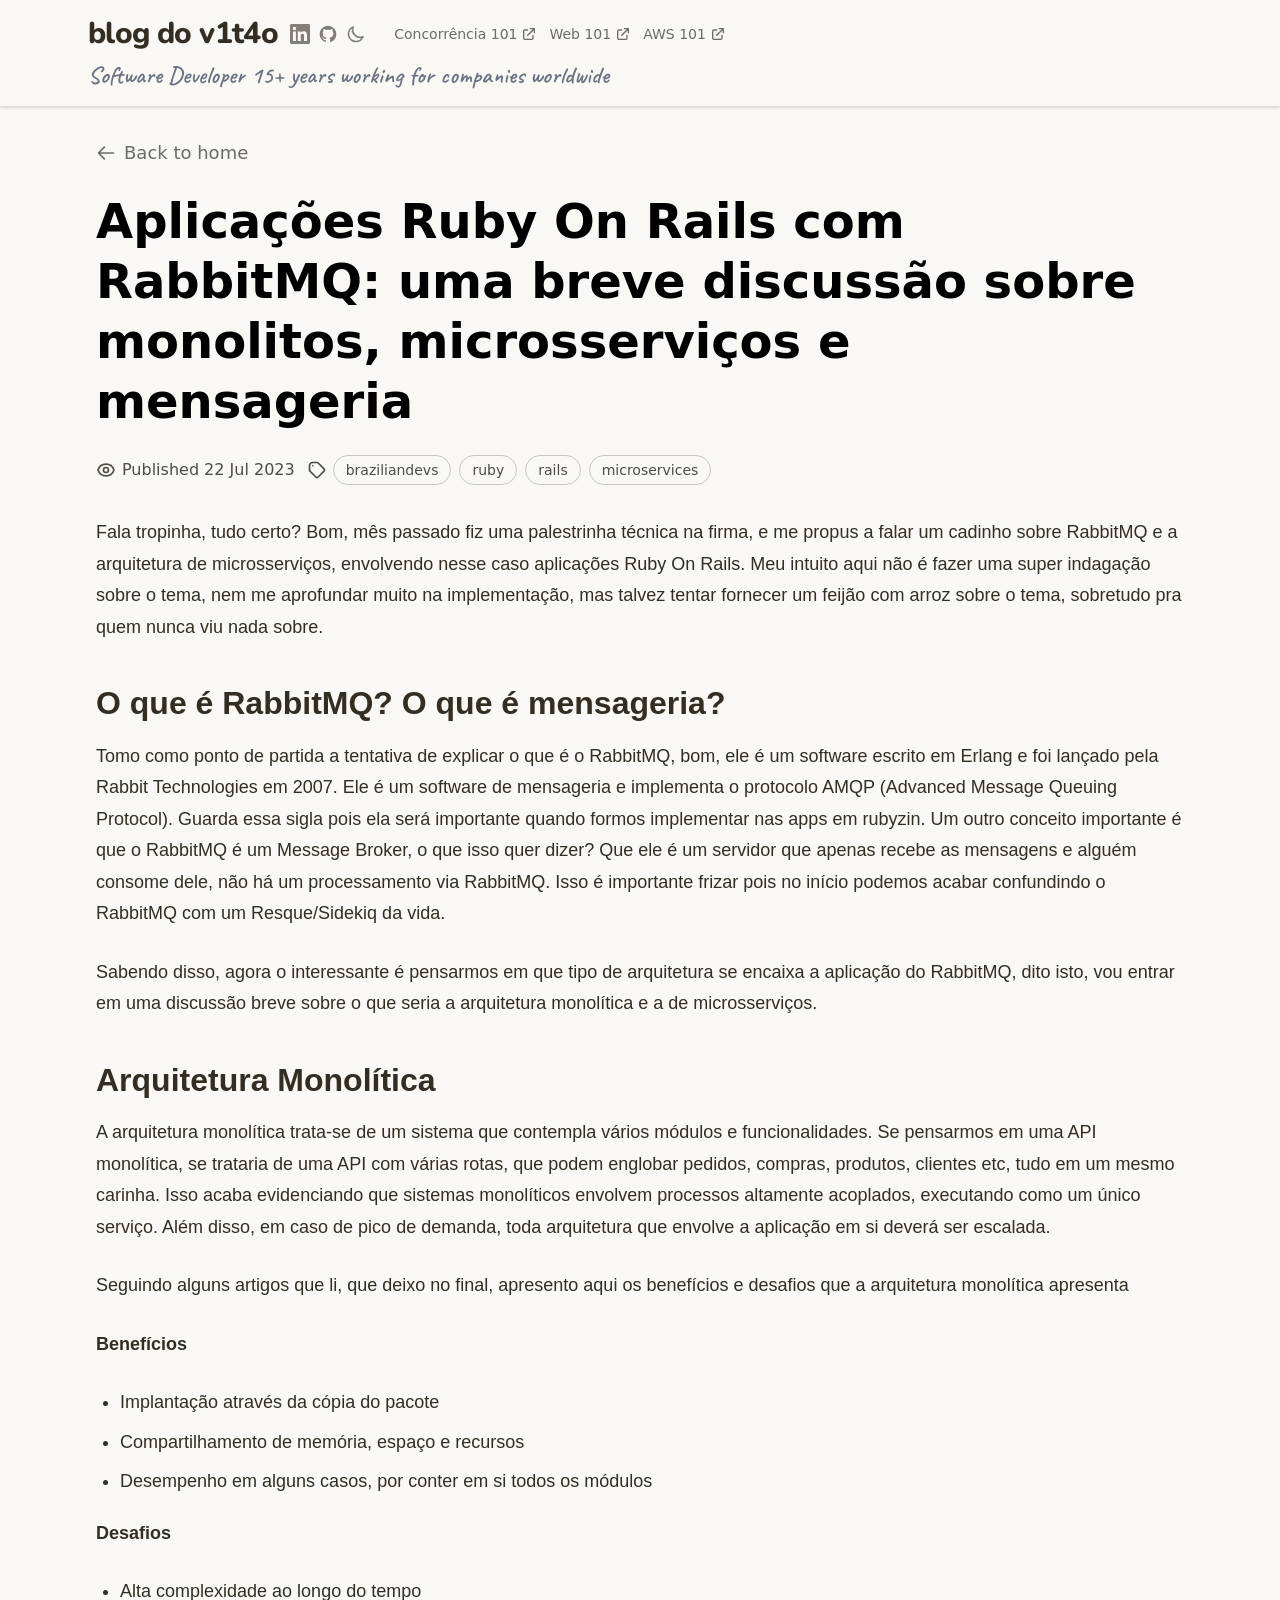
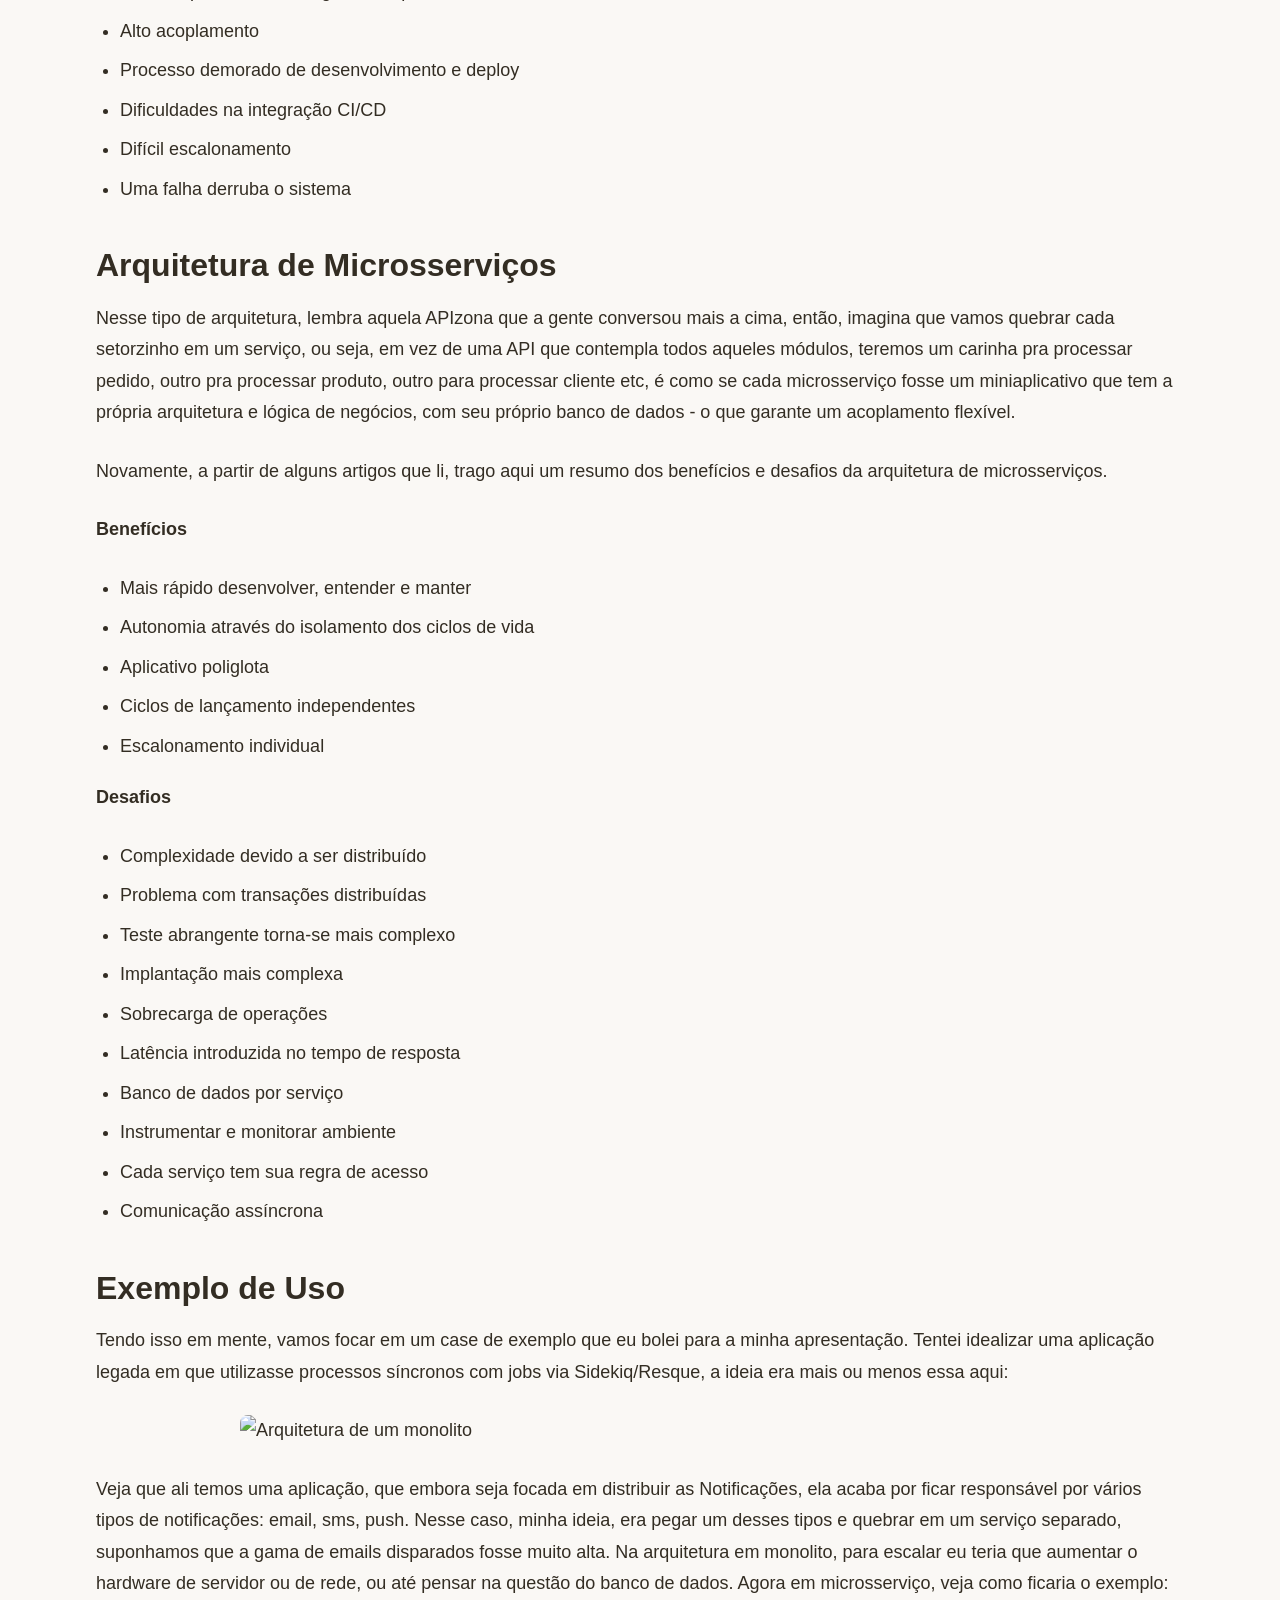
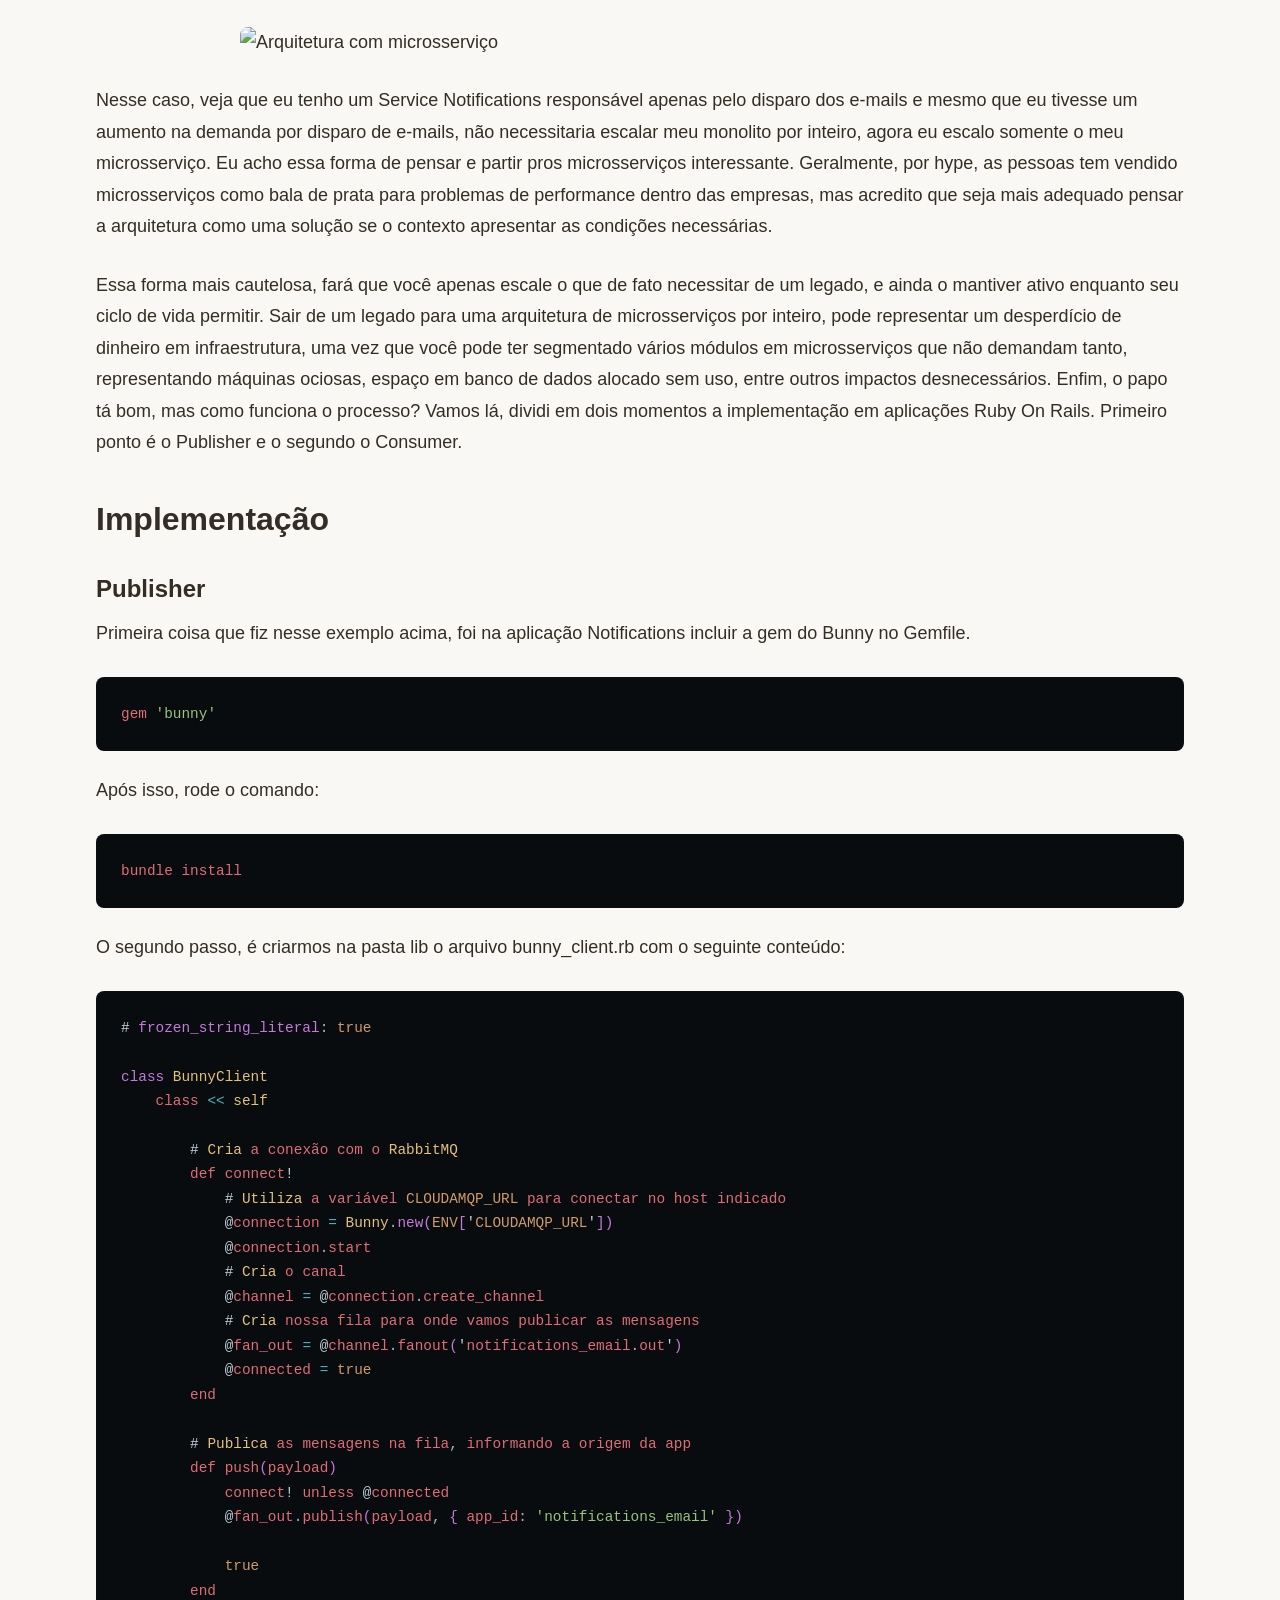
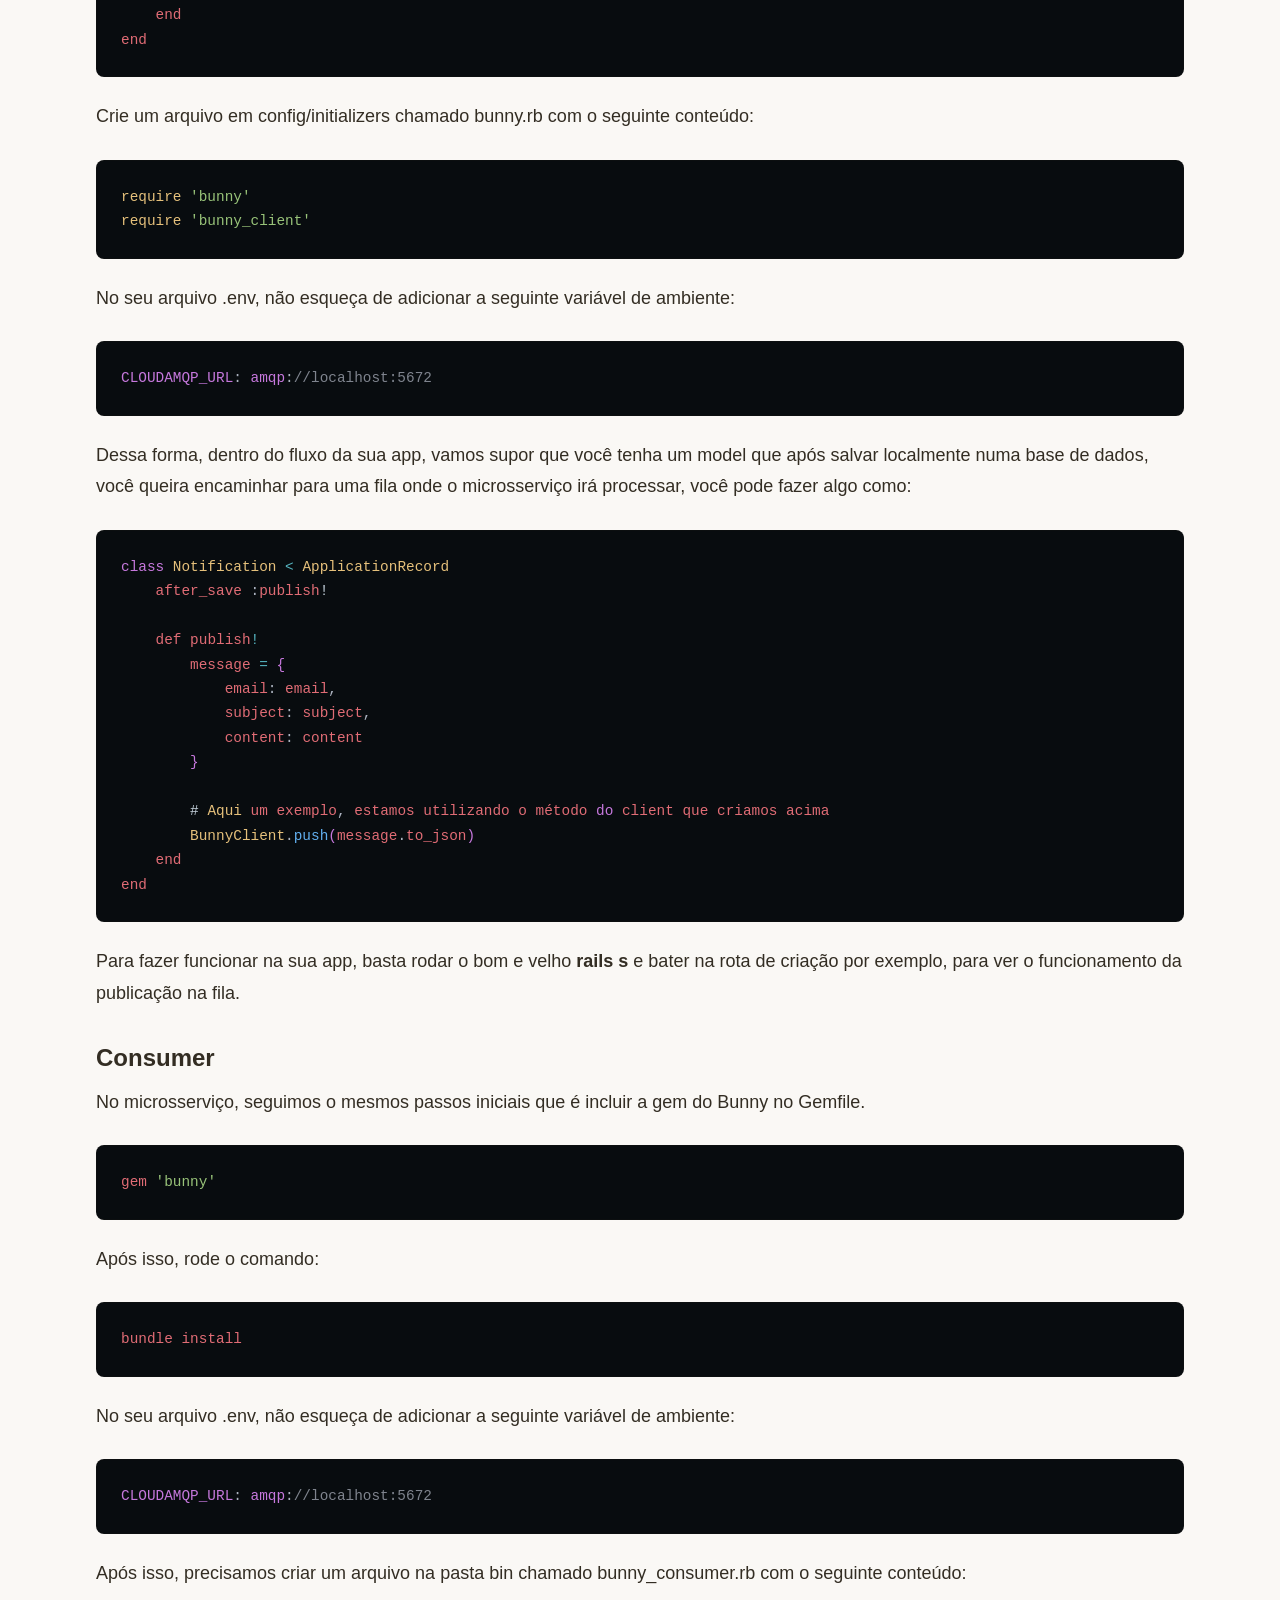
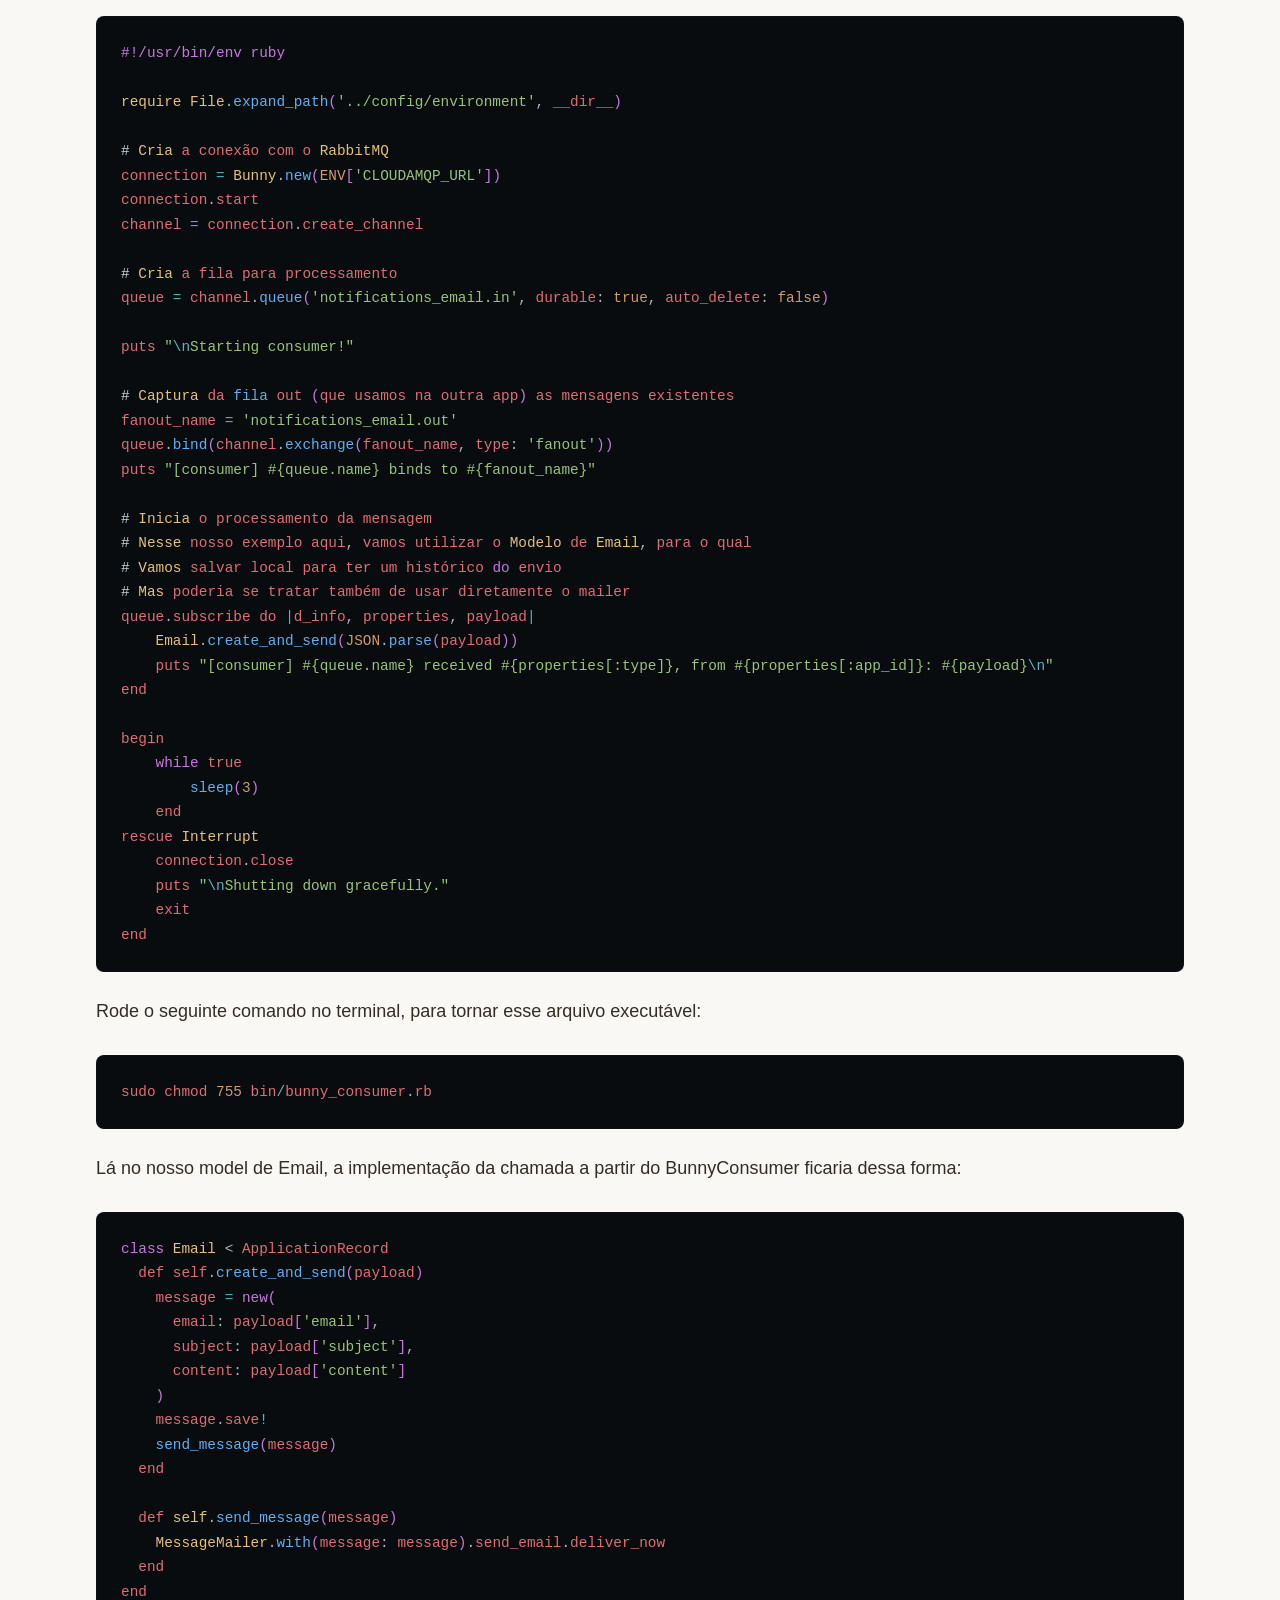
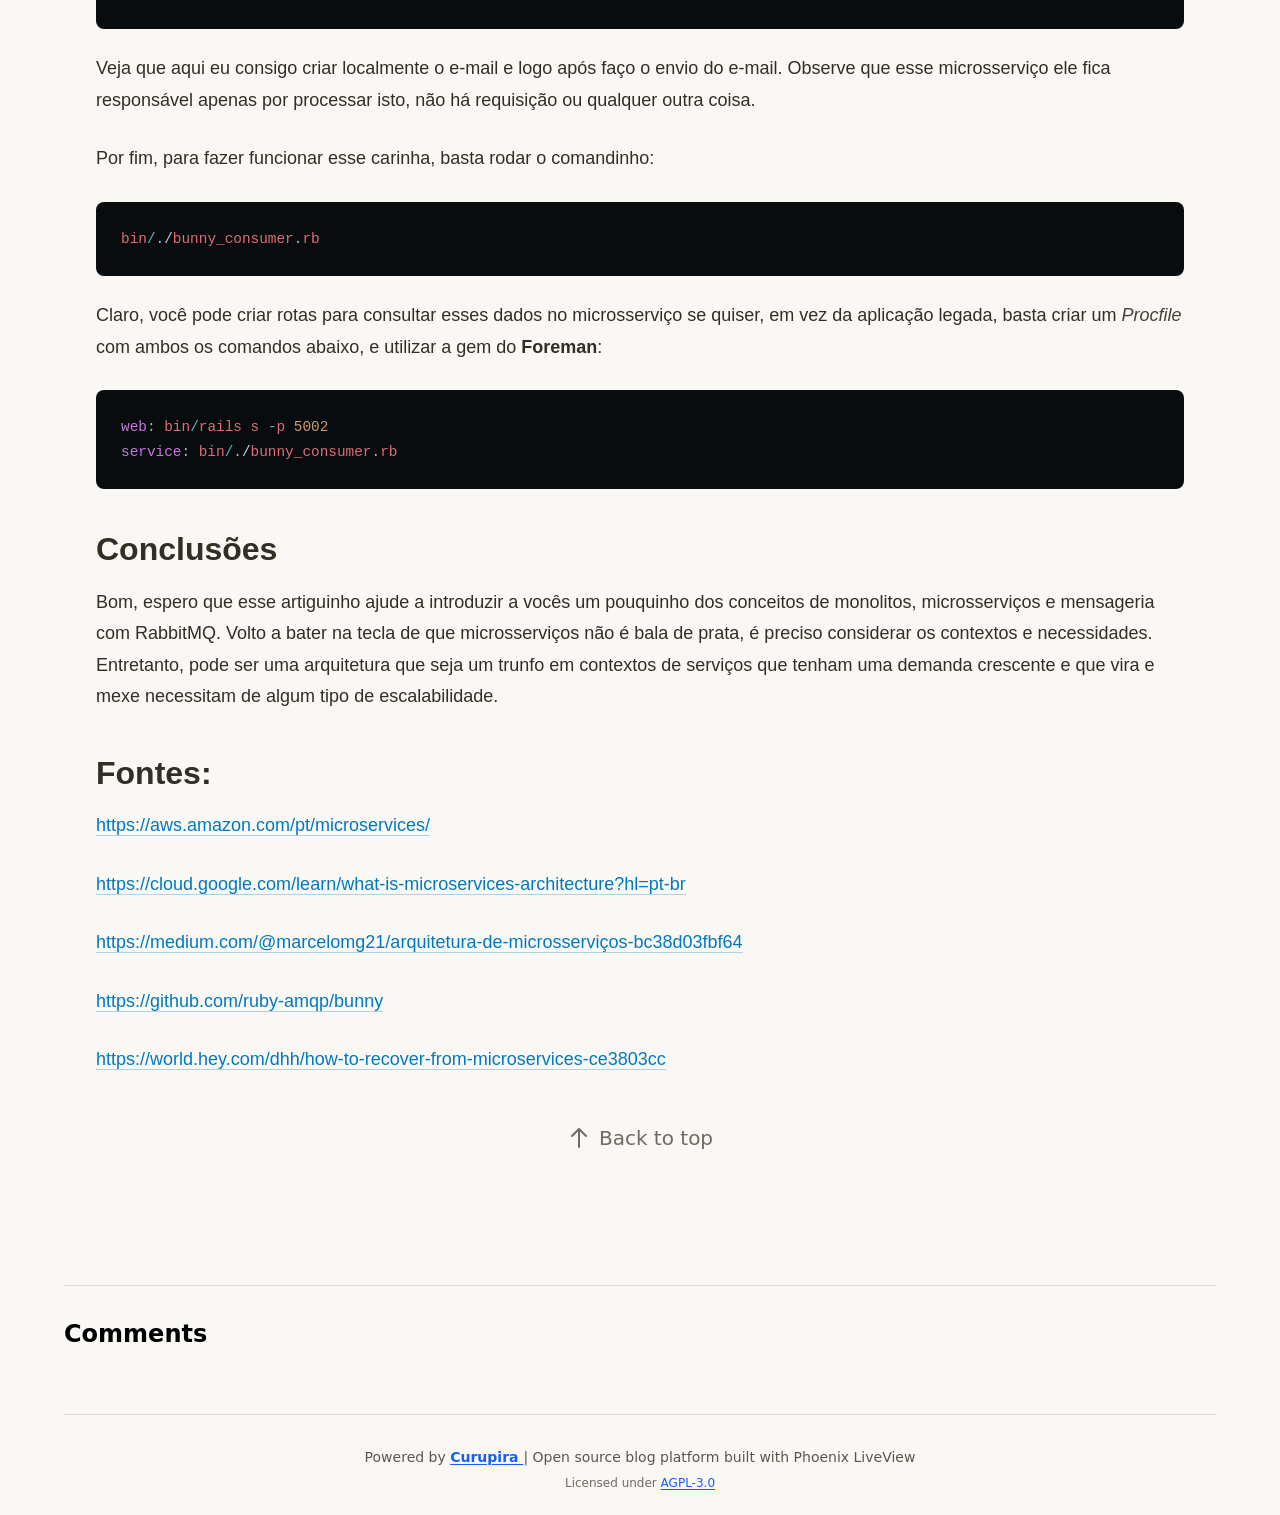
==== articles/aplicacoes-ruby-on-rails-com-rabbitmq-uma-breve-discussao-sobre-monolitos-microsservicos-e-mensageria.html @ 01a558ae "Initial setup" ====
<!DOCTYPE html>
<html lang="pt-BR" data-theme="light">
<head>
  <meta charset="UTF-8">
  <meta name="viewport" content="width=device-width, initial-scale=1.0">
  <title>Aplicações Ruby On Rails com RabbitMQ: uma breve discussão sobre monolitos, microsserviços e mensageria - blog do v1t4o</title>
  <link rel="icon" type="image/svg+xml" href="/images/favicon.svg">
  <link rel="alternate" type="application/rss+xml" title="RSS Feed" href="/rss.xml">

  <!-- SEO Meta Tags -->
  <meta name="description" content="Fala tropinha, tudo certo? Bom, mês passado fiz uma palestrinha técnica na firma, e me propus a falar um cadinho sobre RabbitMQ e a arquitetura de microsserviços">
  <meta name="author" content="blog do v1t4o">
  <link rel="canonical" href="https://v1t4o.github.io/articles/aplicacoes-ruby-on-rails-com-rabbitmq-uma-breve-discussao-sobre-monolitos-microsservicos-e-mensageria.html">

  <!-- Open Graph / Facebook -->
  <meta property="og:type" content="article">
  <meta property="og:url" content="https://v1t4o.github.io/articles/aplicacoes-ruby-on-rails-com-rabbitmq-uma-breve-discussao-sobre-monolitos-microsservicos-e-mensageria.html">
  <meta property="og:title" content="Aplicações Ruby On Rails com RabbitMQ: uma breve discussão sobre monolitos, microsserviços e mensageria">
  <meta property="og:description" content="Fala tropinha, tudo certo? Bom, mês passado fiz uma palestrinha técnica na firma, e me propus a falar um cadinho sobre RabbitMQ e a arquitetura de microsserviços">
  <meta property="og:site_name" content="blog do v1t4o">
  <meta property="article:published_time" content="2023-07-22T00:01:59Z">
  <meta property="article:tag" content="braziliandevs">
      <meta property="article:tag" content="ruby">
      <meta property="article:tag" content="rails">
      <meta property="article:tag" content="microservices">

  <!-- JSON-LD Schema -->
  <script type="application/ld+json">
  {
    "@context": "https://schema.org",
    "@type": "BlogPosting",
    "headline": "Aplicações Ruby On Rails com RabbitMQ: uma breve discussão sobre monolitos, microsserviços e mensageria",
    "datePublished": "2023-07-22T00:01:59Z",
    "author": {
      "@type": "Person",
      "name": "blog do v1t4o"
    },
    "description": "Fala tropinha, tudo certo? Bom, mês passado fiz uma palestrinha técnica na firma, e me propus a falar um cadinho sobre RabbitMQ e a arquitetura de microsserviços",
        "keywords": "braziliandevs, ruby, rails, microservices"
  }
  </script>

  <link rel="preload" href="/assets/css/app.cf141171.css" as="style">
  <script>
    // Prevent FOUC (Flash of Unstyled Content) by setting theme before CSS loads
    (function() {
      const theme = localStorage.getItem('theme') || 'light';
      document.documentElement.setAttribute('data-theme', theme);
    })();
  </script>
  <link rel="stylesheet" href="/assets/css/app.cf141171.css">
  <style>
    /* Force scrollbar to always be visible to prevent layout shift */
    html {
      overflow-y: scroll;
    }

    /* Softer dark theme colors */
    [data-theme="dark"] {
      --base-100: #2a2f3a;
      --base-200: #232831;
      --base-300: #1e222a;
      --base-content: #e8eaed;
    }
    [data-theme="dark"] .article-card {
      background-color: transparent;
    }
    /* Keep pinned article with background for prominence in dark theme - lighter pastel */
    [data-theme="dark"] .pinned-article {
      background-color: #3a4050 !important;
    }
    [data-theme="dark"] .prose {
      color: #e8eaed;
    }
    [data-theme="dark"] .prose h1,
    [data-theme="dark"] .prose h2,
    [data-theme="dark"] .prose h3,
    [data-theme="dark"] .prose h4 {
      color: #f0f2f5;
    }
    [data-theme="dark"] .prose a {
      color: #8fb4ff;
    }
    [data-theme="dark"] .prose code {
      background-color: #3d4454;
      color: #f0f2f5;
    }
    [data-theme="dark"] .prose pre {
      background-color: #1e222a;
      border: 1px solid #3d4454;
    }
    [data-theme="dark"] input {
      background-color: #2f3542;
      border-color: #3d4454;
      color: #e8eaed;
    }
    [data-theme="dark"] input::placeholder {
      color: #9ca3af;
    }
    /* Language switcher dark theme styling */
    [data-theme="dark"] .lang-switcher-bg {
      background-color: rgba(59, 130, 246, 0.15) !important;
      border-color: rgba(59, 130, 246, 0.3) !important;
    }
    /* Blog name styling - system font first, Google Font loads async */
    .blog-name {
      font-family: 'Nunito', -apple-system, BlinkMacSystemFont, 'Segoe UI', Arial, sans-serif;
      font-weight: 800;
      letter-spacing: -0.02em;
    }
    /* Intro text styling - system font first, Google Font loads async */
    .intro-text {
      font-family: 'Caveat', 'Bradley Hand', 'Comic Sans MS', cursive;
      font-weight: 600;
      color: #6b7280; /* Darker pastel gray for light theme */
    }
    [data-theme="dark"] .intro-text {
      color: #d4d4d8; /* Lighter pastel gray for dark theme */
    }
    /* Article card styling */
    article {
      background-color: transparent;
      border: none;
      border-radius: 0.5rem;
      padding: 2rem;
    }
    [data-theme="dark"] article {
      background-color: transparent;
    }
    /* Article images styling - consistent sizing */
    .prose img {
      max-width: 800px;
      width: 100%;
      height: auto;
      display: block;
      margin-left: auto;
      margin-right: auto;
      border-radius: 0.5rem;
    }
  </style>
</head>
<body class="min-h-screen bg-base-100">
  <!-- Fixed Header - Article page: focus on reading -->
  <header class="sticky top-0 z-50 bg-base-100 border-b border-base-300 shadow-sm">
    <div class="container mx-auto px-4 sm:px-6 py-4 max-w-6xl">
      <!-- Same structure as homepage, no search/language/tags -->
      <div class="flex flex-col gap-2">
        <!-- Name + Social Icons + Guide Links (all screens) -->
        <div class="flex items-center gap-3">
          <a href="/" class="blog-name text-2xl sm:text-3xl font-bold text-base-content flex-shrink-0 no-underline cursor-pointer hover:opacity-80 transition-opacity">blog do v1t4o</a>
          <div class="flex items-center gap-2">
            <a href="https://linkedin.com/in/leandronsp" target="_blank" rel="noopener noreferrer" class="text-base-content/60 hover:text-primary transition-colors" title="LinkedIn">
              <svg class="w-5 h-5" fill="currentColor" viewBox="0 0 24 24"><path d="M20.447 20.452h-3.554v-5.569c0-1.328-.027-3.037-1.852-3.037-1.853 0-2.136 1.445-2.136 2.939v5.667H9.351V9h3.414v1.561h.046c.477-.9 1.637-1.85 3.37-1.85 3.601 0 4.267 2.37 4.267 5.455v6.286zM5.337 7.433c-1.144 0-2.063-.926-2.063-2.065 0-1.138.92-2.063 2.063-2.063 1.14 0 2.064.925 2.064 2.063 0 1.139-.925 2.065-2.064 2.065zm1.782 13.019H3.555V9h3.564v11.452zM22.225 0H1.771C.792 0 0 .774 0 1.729v20.542C0 23.227.792 24 1.771 24h20.451C23.2 24 24 23.227 24 22.271V1.729C24 .774 23.2 0 22.222 0h.003z"/></svg>
            </a>
            <a href="https://github.com/leandronsp" target="_blank" rel="noopener noreferrer" class="text-base-content/60 hover:text-primary transition-colors" title="GitHub">
              <svg class="w-5 h-5" fill="currentColor" viewBox="0 0 24 24"><path fill-rule="evenodd" d="M12 2C6.477 2 2 6.484 2 12.017c0 4.425 2.865 8.18 6.839 9.504.5.092.682-.217.682-.483 0-.237-.008-.868-.013-1.703-2.782.605-3.369-1.343-3.369-1.343-.454-1.158-1.11-1.466-1.11-1.466-.908-.62.069-.608.069-.608 1.003.07 1.531 1.032 1.531 1.032.892 1.53 2.341 1.088 2.91.832.092-.647.35-1.088.636-1.338-2.22-.253-4.555-1.113-4.555-4.951 0-1.093.39-1.988 1.029-2.688-.103-.253-.446-1.272.098-2.65 0 0 .84-.27 2.75 1.026A9.564 9.564 0 0112 6.844c.85.004 1.705.115 2.504.337 1.909-1.296 2.747-1.027 2.747-1.027.546 1.379.202 2.398.1 2.651.64.7 1.028 1.595 1.028 2.688 0 3.848-2.339 4.695-4.566 4.943.359.309.678.92.678 1.855 0 1.338-.012 2.419-.012 2.747 0 .268.18.58.688.482A10.019 10.019 0 0022 12.017C22 6.484 17.522 2 12 2z" clip-rule="evenodd"/></svg>
            </a>
            <button id="theme-toggle" class="text-base-content/60 hover:text-primary transition-colors" title="Toggle theme">
              <svg xmlns="http://www.w3.org/2000/svg" class="sun-icon h-5 w-5 hidden" fill="none" viewBox="0 0 24 24" stroke="currentColor" stroke-width="2"><path stroke-linecap="round" stroke-linejoin="round" d="M12 3v1m0 16v1m9-9h-1M4 12H3m15.364 6.364l-.707-.707M6.343 6.343l-.707-.707m12.728 0l-.707.707M6.343 17.657l-.707.707M16 12a4 4 0 11-8 0 4 4 0 018 0z" /></svg>
              <svg xmlns="http://www.w3.org/2000/svg" class="moon-icon h-5 w-5" fill="none" viewBox="0 0 24 24" stroke="currentColor" stroke-width="2"><path stroke-linecap="round" stroke-linejoin="round" d="M20.354 15.354A9 9 0 018.646 3.646 9.003 9.003 0 0012 21a9.003 9.003 0 008.354-5.646z" /></svg>
            </button>
          </div>
          <!-- Guide Links (medium and up) -->
          <div class="hidden md:flex items-center gap-3 ml-4">
            <a href="https://concorrencia101.leandronsp.com" target="_blank" rel="noopener noreferrer" class="flex items-center gap-1 text-sm font-medium text-base-content/70 hover:text-primary transition-colors" title="Concorrência 101">
              <span>Concorrência 101</span>
              <svg xmlns="http://www.w3.org/2000/svg" class="h-4 w-4" fill="none" viewBox="0 0 24 24" stroke="currentColor" stroke-width="2">
                <path stroke-linecap="round" stroke-linejoin="round" d="M10 6H6a2 2 0 00-2 2v10a2 2 0 002 2h10a2 2 0 002-2v-4M14 4h6m0 0v6m0-6L10 14" />
              </svg>
            </a>
            <a href="https://web101.leandronsp.com" target="_blank" rel="noopener noreferrer" class="flex items-center gap-1 text-sm font-medium text-base-content/70 hover:text-primary transition-colors" title="Web 101">
              <span>Web 101</span>
              <svg xmlns="http://www.w3.org/2000/svg" class="h-4 w-4" fill="none" viewBox="0 0 24 24" stroke="currentColor" stroke-width="2">
                <path stroke-linecap="round" stroke-linejoin="round" d="M10 6H6a2 2 0 00-2 2v10a2 2 0 002 2h10a2 2 0 002-2v-4M14 4h6m0 0v6m0-6L10 14" />
              </svg>
            </a>
            <a href="https://aws101.leandronsp.com" target="_blank" rel="noopener noreferrer" class="flex items-center gap-1 text-sm font-medium text-base-content/70 hover:text-primary transition-colors" title="AWS 101">
              <span>AWS 101</span>
              <svg xmlns="http://www.w3.org/2000/svg" class="h-4 w-4" fill="none" viewBox="0 0 24 24" stroke="currentColor" stroke-width="2">
                <path stroke-linecap="round" stroke-linejoin="round" d="M10 6H6a2 2 0 00-2 2v10a2 2 0 002 2h10a2 2 0 002-2v-4M14 4h6m0 0v6m0-6L10 14" />
              </svg>
            </a>
          </div>
        </div>

        <!-- Bio -->
        <p class="intro-text text-xl sm:text-2xl leading-tight">
          Software Developer 15+ years working for companies worldwide
        </p>
      </div>

    </div>
  </header>

  <!-- Main Content -->
  <main class="container mx-auto max-w-6xl">
    <article class="bg-base-100">
      <!-- Back to home link -->
      <a href="/" class="inline-flex items-center gap-2 text-lg font-medium transition-colors text-base-content/70 hover:text-primary mb-6">
        <svg xmlns="http://www.w3.org/2000/svg" class="h-5 w-5" fill="none" viewBox="0 0 24 24" stroke="currentColor" stroke-width="2">
          <path stroke-linecap="round" stroke-linejoin="round" d="M10 19l-7-7m0 0l7-7m-7 7h18" />
        </svg>
        Back to home
      </a>

      <h1 class="text-3xl sm:text-4xl md:text-5xl font-bold leading-tight mb-6">Aplicações Ruby On Rails com RabbitMQ: uma breve discussão sobre monolitos, microsserviços e mensageria</h1>

      <div class="flex flex-wrap items-center gap-3 mb-8 text-base text-base-content/85">
        <div class="flex items-center gap-1.5">
          <svg xmlns="http://www.w3.org/2000/svg" class="h-5 w-5" fill="none" viewBox="0 0 24 24" stroke="currentColor">
            <path stroke-linecap="round" stroke-linejoin="round" stroke-width="2" d="M15 12a3 3 0 11-6 0 3 3 0 016 0z" />
            <path stroke-linecap="round" stroke-linejoin="round" stroke-width="2" d="M2.458 12C3.732 7.943 7.523 5 12 5c4.478 0 8.268 2.943 9.542 7-1.274 4.057-5.064 7-9.542 7-4.477 0-8.268-2.943-9.542-7z" />
          </svg>
          <span>Published 22 Jul 2023</span>
        </div>

        <div class="flex items-center gap-1.5">
  <svg xmlns="http://www.w3.org/2000/svg" class="h-5 w-5" fill="none" viewBox="0 0 24 24" stroke="currentColor">
    <path stroke-linecap="round" stroke-linejoin="round" stroke-width="2" d="M7 7h.01M7 3h5c.512 0 1.024.195 1.414.586l7 7a2 2 0 010 2.828l-7 7a2 2 0 01-2.828 0l-7-7A1.994 1.994 0 013 12V7a4 4 0 014-4z" />
  </svg>
  <div class="flex gap-2 flex-wrap">
    <span class="inline-flex items-center px-3 py-1 text-sm border border-base-content/25 rounded-full">braziliandevs</span><span class="inline-flex items-center px-3 py-1 text-sm border border-base-content/25 rounded-full">ruby</span><span class="inline-flex items-center px-3 py-1 text-sm border border-base-content/25 rounded-full">rails</span><span class="inline-flex items-center px-3 py-1 text-sm border border-base-content/25 rounded-full">microservices</span>
  </div>
</div>

      </div>

      <div class="prose prose-lg max-w-none">
        <p>Fala tropinha, tudo certo? Bom, mês passado fiz uma palestrinha técnica na firma, e me propus a falar um cadinho sobre RabbitMQ e a arquitetura de microsserviços, envolvendo nesse caso aplicações Ruby On Rails. Meu intuito aqui não é fazer uma super indagação sobre o tema, nem me aprofundar muito na implementação, mas talvez tentar fornecer um feijão com arroz sobre o tema, sobretudo pra quem nunca viu nada sobre.</p>
<h2><a href="#o-que-é-rabbitmq-o-que-é-mensageria" aria-hidden="true" class="anchor" id="o-que-é-rabbitmq-o-que-é-mensageria"></a><strong>O que é RabbitMQ? O que é mensageria?</strong></h2>
<p>Tomo como ponto de partida a tentativa de explicar o que é o RabbitMQ, bom, ele é um software escrito em Erlang e foi lançado pela Rabbit Technologies em 2007. Ele é um software de mensageria e implementa o protocolo AMQP (Advanced Message Queuing Protocol). Guarda essa sigla pois ela será importante quando formos implementar nas apps em rubyzin. Um outro conceito importante é que o RabbitMQ é um Message Broker, o que isso quer dizer? Que ele é um servidor que apenas recebe as mensagens e alguém consome dele, não há um processamento via RabbitMQ. Isso é importante frizar pois no início podemos acabar confundindo o RabbitMQ com um Resque/Sidekiq da vida.</p>
<p>Sabendo disso, agora o interessante é pensarmos em que tipo de arquitetura se encaixa a aplicação do RabbitMQ, dito isto, vou entrar em uma discussão breve sobre o que seria a arquitetura monolítica e a de microsserviços.</p>
<h2><a href="#arquitetura-monolítica" aria-hidden="true" class="anchor" id="arquitetura-monolítica"></a><strong>Arquitetura Monolítica</strong></h2>
<p>A arquitetura monolítica trata-se de um sistema que contempla vários módulos e funcionalidades. Se pensarmos em uma API monolítica, se trataria de uma API com várias rotas, que podem englobar pedidos, compras, produtos, clientes etc, tudo em um mesmo carinha. Isso acaba evidenciando que sistemas monolíticos envolvem processos altamente acoplados, executando como um único serviço. Além disso, em caso de pico de demanda, toda arquitetura que envolve a aplicação em si deverá ser escalada.</p>
<p>Seguindo alguns artigos que li, que deixo no final, apresento aqui os benefícios e desafios que a arquitetura monolítica apresenta</p>
<p><strong>Benefícios</strong></p>
<ul>
<li>Implantação através da cópia do pacote</li>
<li>Compartilhamento de memória, espaço e recursos</li>
<li>Desempenho em alguns casos, por conter em si todos os módulos</li>
</ul>
<p><strong>Desafios</strong></p>
<ul>
<li>Alta complexidade ao longo do tempo</li>
<li>Alto acoplamento</li>
<li>Processo demorado de desenvolvimento e deploy</li>
<li>Dificuldades na integração CI/CD</li>
<li>Difícil escalonamento</li>
<li>Uma falha derruba o sistema</li>
</ul>
<h2><a href="#arquitetura-de-microsserviços" aria-hidden="true" class="anchor" id="arquitetura-de-microsserviços"></a><strong>Arquitetura de Microsserviços</strong></h2>
<p>Nesse tipo de arquitetura, lembra aquela APIzona que a gente conversou mais a cima, então, imagina que vamos quebrar cada setorzinho em um serviço, ou seja, em vez de uma API que contempla todos aqueles módulos, teremos um carinha pra processar pedido, outro pra processar produto, outro para processar cliente etc, é como se cada microsserviço fosse um miniaplicativo que tem a própria arquitetura e lógica de negócios, com seu próprio banco de dados - o que garante um acoplamento flexível.</p>
<p>Novamente, a partir de alguns artigos que li, trago aqui um resumo dos benefícios e desafios da arquitetura de microsserviços.</p>
<p><strong>Benefícios</strong></p>
<ul>
<li>Mais rápido desenvolver, entender e manter</li>
<li>Autonomia através do isolamento dos ciclos de vida</li>
<li>Aplicativo poliglota</li>
<li>Ciclos de lançamento independentes</li>
<li>Escalonamento individual</li>
</ul>
<p><strong>Desafios</strong></p>
<ul>
<li>Complexidade devido a ser distribuído</li>
<li>Problema com transações distribuídas</li>
<li>Teste abrangente torna-se mais complexo</li>
<li>Implantação mais complexa</li>
<li>Sobrecarga de operações</li>
<li>Latência introduzida no tempo de resposta</li>
<li>Banco de dados por serviço</li>
<li>Instrumentar e monitorar ambiente</li>
<li>Cada serviço tem sua regra de acesso</li>
<li>Comunicação assíncrona</li>
</ul>
<h2><a href="#exemplo-de-uso" aria-hidden="true" class="anchor" id="exemplo-de-uso"></a><strong>Exemplo de Uso</strong></h2>
<p>Tendo isso em mente, vamos focar em um case de exemplo que eu bolei para a minha apresentação. Tentei idealizar uma aplicação legada em que utilizasse processos síncronos com jobs via Sidekiq/Resque, a ideia era mais ou menos essa aqui:</p>
<p><img src="https://dev-to-uploads.s3.amazonaws.com/uploads/articles/jhku7sy5mlrv43gjqj6u.png" alt="Arquitetura de um monolito" /></p>
<p>Veja que ali temos uma aplicação, que embora seja focada em distribuir as Notificações, ela acaba por ficar responsável por vários tipos de notificações: email, sms, push. Nesse caso, minha ideia, era pegar um desses tipos e quebrar em um serviço separado, suponhamos que a gama de emails disparados fosse muito alta. Na arquitetura em monolito, para escalar eu teria que aumentar o hardware de servidor ou de rede, ou até pensar na questão do banco de dados. Agora em microsserviço, veja como ficaria o exemplo:</p>
<p><img src="https://dev-to-uploads.s3.amazonaws.com/uploads/articles/epe34vxy73in7ffs1lhm.png" alt="Arquitetura com microsserviço" /></p>
<p>Nesse caso, veja que eu tenho um Service Notifications responsável apenas pelo disparo dos e-mails e mesmo que eu tivesse um aumento na demanda por disparo de e-mails, não necessitaria escalar meu monolito por inteiro, agora eu escalo somente o meu microsserviço. Eu acho essa forma de pensar e partir pros microsserviços interessante. Geralmente, por hype, as pessoas tem vendido microsserviços como bala de prata para problemas de performance dentro das empresas, mas acredito que seja mais adequado pensar a arquitetura como uma solução se o contexto apresentar as condições necessárias.</p>
<p>Essa forma mais cautelosa, fará que você apenas escale o que de fato necessitar de um legado, e ainda o mantiver ativo enquanto seu ciclo de vida permitir. Sair de um legado para uma arquitetura de microsserviços por inteiro, pode representar um desperdício de dinheiro em infraestrutura, uma vez que você pode ter segmentado vários módulos em microsserviços que não demandam tanto, representando máquinas ociosas, espaço em banco de dados alocado sem uso, entre outros impactos desnecessários. Enfim, o papo tá bom, mas como funciona o processo? Vamos lá, dividi em dois momentos a implementação em aplicações Ruby On Rails. Primeiro ponto é o Publisher e o segundo o Consumer.</p>
<h2><a href="#implementação" aria-hidden="true" class="anchor" id="implementação"></a><strong>Implementação</strong></h2>
<h3><a href="#publisher" aria-hidden="true" class="anchor" id="publisher"></a><strong>Publisher</strong></h3>
<p>Primeira coisa que fiz nesse exemplo acima, foi na aplicação Notifications incluir a gem do Bunny no Gemfile.</p>
<pre class="athl" style="color: #abb2bf; background-color: #282c34;"><code class="language-javascript" translate="no" tabindex="0"><div class="line" data-line="1"><span style="color: #e06c75;">gem</span> <span style="color: #98c379;">&#39;bunny&#39;</span>
</div></code></pre>
<p>Após isso, rode o comando:</p>
<pre class="athl" style="color: #abb2bf; background-color: #282c34;"><code class="language-javascript" translate="no" tabindex="0"><div class="line" data-line="1"><span style="color: #e06c75;">bundle</span> <span style="color: #e06c75;">install</span>
</div></code></pre>
<p>O segundo passo, é criarmos na pasta lib o arquivo bunny_client.rb com o seguinte conteúdo:</p>
<pre class="athl" style="color: #abb2bf; background-color: #282c34;"><code class="language-javascript" translate="no" tabindex="0"><div class="line" data-line="1"># <span style="color: #c678dd;">frozen_string_literal</span><span style="color: #abb2bf;">:</span> <span style="color: #d19a66;">true</span>
</div><div class="line" data-line="2">
</div><div class="line" data-line="3"><span style="color: #c678dd;">class</span> <span style="color: #e5c07b;">BunnyClient</span>
</div><div class="line" data-line="4">	<span style="color: #e06c75;">class</span> <span style="color: #56b6c2;">&lt;&lt;</span> <span style="color: #e5c07b;">self</span>
</div><div class="line" data-line="5">
</div><div class="line" data-line="6">		# <span style="color: #e5c07b;">Cria</span> <span style="color: #e06c75;">a</span> <span style="color: #e06c75;">conexão</span> <span style="color: #e06c75;">com</span> <span style="color: #e06c75;">o</span> <span style="color: #e5c07b;">RabbitMQ</span>
</div><div class="line" data-line="7">		<span style="color: #e06c75;">def</span> <span style="color: #e06c75;">connect</span>!
</div><div class="line" data-line="8">			# <span style="color: #e5c07b;">Utiliza</span> <span style="color: #e06c75;">a</span> <span style="color: #e06c75;">variável</span> <span style="color: #d19a66;">CLOUDAMQP_URL</span> <span style="color: #e06c75;">para</span> <span style="color: #e06c75;">conectar</span> <span style="color: #e06c75;">no</span> <span style="color: #e06c75;">host</span> <span style="color: #e06c75;">indicado</span>
</div><div class="line" data-line="9">			@<span style="color: #e06c75;">connection</span> <span style="color: #56b6c2;">=</span> <span style="color: #e5c07b;">Bunny</span><span style="color: #abb2bf;">.</span><span style="color: #c678dd;">new</span><span style="color: #c678dd;">(</span><span style="color: #d19a66;">ENV</span><span style="color: #c678dd;">[</span>&#39;<span style="color: #d19a66;">CLOUDAMQP_URL</span>&#39;<span style="color: #c678dd;">]</span><span style="color: #c678dd;">)</span>
</div><div class="line" data-line="10">			@<span style="color: #e06c75;">connection</span><span style="color: #abb2bf;">.</span><span style="color: #e06c75;">start</span>
</div><div class="line" data-line="11">			# <span style="color: #e5c07b;">Cria</span> <span style="color: #e06c75;">o</span> <span style="color: #e06c75;">canal</span>
</div><div class="line" data-line="12">			@<span style="color: #e06c75;">channel</span> <span style="color: #56b6c2;">=</span> @<span style="color: #e06c75;">connection</span><span style="color: #abb2bf;">.</span><span style="color: #e06c75;">create_channel</span>
</div><div class="line" data-line="13">			# <span style="color: #e5c07b;">Cria</span> <span style="color: #e06c75;">nossa</span> <span style="color: #e06c75;">fila</span> <span style="color: #e06c75;">para</span> <span style="color: #e06c75;">onde</span> <span style="color: #e06c75;">vamos</span> <span style="color: #e06c75;">publicar</span> <span style="color: #e06c75;">as</span> <span style="color: #e06c75;">mensagens</span>
</div><div class="line" data-line="14">			@<span style="color: #e06c75;">fan_out</span> <span style="color: #56b6c2;">=</span> @<span style="color: #e06c75;">channel</span><span style="color: #abb2bf;">.</span><span style="color: #e06c75;">fanout</span><span style="color: #c678dd;">(</span>&#39;<span style="color: #e06c75;">notifications_email</span><span style="color: #abb2bf;">.</span><span style="color: #e06c75;">out</span>&#39;<span style="color: #c678dd;">)</span>
</div><div class="line" data-line="15">			@<span style="color: #e06c75;">connected</span> <span style="color: #56b6c2;">=</span> <span style="color: #d19a66;">true</span>
</div><div class="line" data-line="16">		<span style="color: #e06c75;">end</span>
</div><div class="line" data-line="17">
</div><div class="line" data-line="18">		# <span style="color: #e5c07b;">Publica</span> <span style="color: #e06c75;">as</span> <span style="color: #e06c75;">mensagens</span> <span style="color: #e06c75;">na</span> <span style="color: #e06c75;">fila</span><span style="color: #abb2bf;">,</span> <span style="color: #e06c75;">informando</span> <span style="color: #e06c75;">a</span> <span style="color: #e06c75;">origem</span> <span style="color: #e06c75;">da</span> <span style="color: #e06c75;">app</span>
</div><div class="line" data-line="19">		<span style="color: #e06c75;">def</span> <span style="color: #e06c75;">push</span><span style="color: #c678dd;">(</span><span style="color: #e06c75;">payload</span><span style="color: #c678dd;">)</span>
</div><div class="line" data-line="20">			<span style="color: #e06c75;">connect</span>! <span style="color: #e06c75;">unless</span> @<span style="color: #e06c75;">connected</span>
</div><div class="line" data-line="21">			@<span style="color: #e06c75;">fan_out</span><span style="color: #abb2bf;">.</span><span style="color: #e06c75;">publish</span><span style="color: #c678dd;">(</span><span style="color: #e06c75;">payload</span><span style="color: #abb2bf;">,</span> <span style="color: #c678dd;">&lbrace;</span> <span style="color: #e06c75;">app_id</span><span style="color: #abb2bf;">:</span> <span style="color: #98c379;">&#39;notifications_email&#39;</span> <span style="color: #c678dd;">&rbrace;</span><span style="color: #c678dd;">)</span>
</div><div class="line" data-line="22">
</div><div class="line" data-line="23">			<span style="color: #d19a66;">true</span>
</div><div class="line" data-line="24">		<span style="color: #e06c75;">end</span>
</div><div class="line" data-line="25">	<span style="color: #e06c75;">end</span>
</div><div class="line" data-line="26"><span style="color: #e06c75;">end</span>
</div></code></pre>
<p>Crie um arquivo em config/initializers chamado bunny.rb com o seguinte conteúdo:</p>
<pre class="athl" style="color: #abb2bf; background-color: #282c34;"><code class="language-javascript" translate="no" tabindex="0"><div class="line" data-line="1"><span style="color: #e5c07b;">require</span> <span style="color: #98c379;">&#39;bunny&#39;</span>
</div><div class="line" data-line="2"><span style="color: #e5c07b;">require</span> <span style="color: #98c379;">&#39;bunny_client&#39;</span>
</div></code></pre>
<p>No seu arquivo .env, não esqueça de adicionar a seguinte variável de ambiente:</p>
<pre class="athl" style="color: #abb2bf; background-color: #282c34;"><code class="language-javascript" translate="no" tabindex="0"><div class="line" data-line="1"><span style="color: #c678dd;">CLOUDAMQP_URL</span><span style="color: #abb2bf;">:</span> <span style="color: #c678dd;">amqp</span><span style="color: #abb2bf;">:</span><span style="color: #7f848e;">//localhost:5672</span><span style="color: #abb2bf;"></span>
</div></code></pre>
<p>Dessa forma, dentro do fluxo da sua app, vamos supor que você tenha um model que após salvar localmente numa base de dados, você queira encaminhar para uma fila onde o microsserviço irá processar, você pode fazer algo como:</p>
<pre class="athl" style="color: #abb2bf; background-color: #282c34;"><code class="language-javascript" translate="no" tabindex="0"><div class="line" data-line="1"><span style="color: #c678dd;">class</span> <span style="color: #e5c07b;">Notification</span> <span style="color: #56b6c2;">&lt;</span> <span style="color: #e5c07b;">ApplicationRecord</span>
</div><div class="line" data-line="2">	<span style="color: #e06c75;">after_save</span> <span style="color: #abb2bf;">:</span><span style="color: #e06c75;">publish</span>!
</div><div class="line" data-line="3">	
</div><div class="line" data-line="4">	<span style="color: #e06c75;">def</span> <span style="color: #e06c75;">publish</span><span style="color: #56b6c2;">!</span>
</div><div class="line" data-line="5">		<span style="color: #e06c75;">message</span> <span style="color: #56b6c2;">=</span> <span style="color: #c678dd;">&lbrace;</span>
</div><div class="line" data-line="6">			<span style="color: #e06c75;">email</span><span style="color: #abb2bf;">:</span> <span style="color: #e06c75;">email</span><span style="color: #abb2bf;">,</span>
</div><div class="line" data-line="7">			<span style="color: #e06c75;">subject</span><span style="color: #abb2bf;">:</span> <span style="color: #e06c75;">subject</span><span style="color: #abb2bf;">,</span>
</div><div class="line" data-line="8">			<span style="color: #e06c75;">content</span><span style="color: #abb2bf;">:</span> <span style="color: #e06c75;">content</span>    
</div><div class="line" data-line="9">		<span style="color: #c678dd;">&rbrace;</span>
</div><div class="line" data-line="10">	
</div><div class="line" data-line="11">		# <span style="color: #e5c07b;">Aqui</span> <span style="color: #e06c75;">um</span> <span style="color: #e06c75;">exemplo</span><span style="color: #abb2bf;">,</span> <span style="color: #e06c75;">estamos</span> <span style="color: #e06c75;">utilizando</span> <span style="color: #e06c75;">o</span> <span style="color: #e06c75;">método</span> <span style="color: #c678dd;">do</span> <span style="color: #e06c75;">client</span> <span style="color: #e06c75;">que</span> <span style="color: #e06c75;">criamos</span> <span style="color: #e06c75;">acima</span>
</div><div class="line" data-line="12">		<span style="color: #e5c07b;">BunnyClient</span><span style="color: #abb2bf;">.</span><span style="color: #61afef;">push</span><span style="color: #c678dd;">(</span><span style="color: #e06c75;">message</span><span style="color: #abb2bf;">.</span><span style="color: #e06c75;">to_json</span><span style="color: #c678dd;">)</span>
</div><div class="line" data-line="13">	<span style="color: #e06c75;">end</span>
</div><div class="line" data-line="14"><span style="color: #e06c75;">end</span>
</div></code></pre>
<p>Para fazer funcionar na sua app, basta rodar o bom e velho <strong>rails s</strong> e bater na rota de criação por exemplo, para ver o funcionamento da publicação na fila.</p>
<h3><a href="#consumer" aria-hidden="true" class="anchor" id="consumer"></a><strong>Consumer</strong></h3>
<p>No microsserviço, seguimos o mesmos passos iniciais que é incluir a gem do Bunny no Gemfile.</p>
<pre class="athl" style="color: #abb2bf; background-color: #282c34;"><code class="language-javascript" translate="no" tabindex="0"><div class="line" data-line="1"><span style="color: #e06c75;">gem</span> <span style="color: #98c379;">&#39;bunny&#39;</span>
</div></code></pre>
<p>Após isso, rode o comando:</p>
<pre class="athl" style="color: #abb2bf; background-color: #282c34;"><code class="language-javascript" translate="no" tabindex="0"><div class="line" data-line="1"><span style="color: #e06c75;">bundle</span> <span style="color: #e06c75;">install</span>
</div></code></pre>
<p>No seu arquivo .env, não esqueça de adicionar a seguinte variável de ambiente:</p>
<pre class="athl" style="color: #abb2bf; background-color: #282c34;"><code class="language-javascript" translate="no" tabindex="0"><div class="line" data-line="1"><span style="color: #c678dd;">CLOUDAMQP_URL</span><span style="color: #abb2bf;">:</span> <span style="color: #c678dd;">amqp</span><span style="color: #abb2bf;">:</span><span style="color: #7f848e;">//localhost:5672</span><span style="color: #abb2bf;"></span>
</div></code></pre>
<p>Após isso, precisamos criar um arquivo na pasta bin chamado bunny_consumer.rb com o seguinte conteúdo:</p>
<pre class="athl" style="color: #abb2bf; background-color: #282c34;"><code class="language-javascript" translate="no" tabindex="0"><div class="line" data-line="1"><span style="color: #c678dd;">#!/usr/bin/env ruby</span>
</div><div class="line" data-line="2">
</div><div class="line" data-line="3"><span style="color: #e5c07b;">require</span> <span style="color: #e5c07b;">File</span><span style="color: #abb2bf;">.</span><span style="color: #61afef;">expand_path</span><span style="color: #c678dd;">(</span><span style="color: #98c379;">&#39;../config/environment&#39;</span><span style="color: #abb2bf;">,</span> <span style="color: #e06c75;">__dir__</span><span style="color: #c678dd;">)</span>
</div><div class="line" data-line="4">
</div><div class="line" data-line="5"># <span style="color: #e5c07b;">Cria</span> <span style="color: #e06c75;">a</span> <span style="color: #e06c75;">conexão</span> <span style="color: #e06c75;">com</span> <span style="color: #e06c75;">o</span> <span style="color: #e5c07b;">RabbitMQ</span>
</div><div class="line" data-line="6"><span style="color: #e06c75;">connection</span> <span style="color: #56b6c2;">=</span> <span style="color: #e5c07b;">Bunny</span><span style="color: #abb2bf;">.</span><span style="color: #61afef;">new</span><span style="color: #c678dd;">(</span><span style="color: #d19a66;">ENV</span><span style="color: #c678dd;">[</span><span style="color: #98c379;">&#39;CLOUDAMQP_URL&#39;</span><span style="color: #c678dd;">]</span><span style="color: #c678dd;">)</span>
</div><div class="line" data-line="7"><span style="color: #e06c75;">connection</span><span style="color: #abb2bf;">.</span><span style="color: #e06c75;">start</span>
</div><div class="line" data-line="8"><span style="color: #e06c75;">channel</span> <span style="color: #56b6c2;">=</span> <span style="color: #e06c75;">connection</span><span style="color: #abb2bf;">.</span><span style="color: #e06c75;">create_channel</span>
</div><div class="line" data-line="9">
</div><div class="line" data-line="10"># <span style="color: #e5c07b;">Cria</span> <span style="color: #e06c75;">a</span> <span style="color: #e06c75;">fila</span> <span style="color: #e06c75;">para</span> <span style="color: #e06c75;">processamento</span>
</div><div class="line" data-line="11"><span style="color: #e06c75;">queue</span> <span style="color: #56b6c2;">=</span> <span style="color: #e06c75;">channel</span><span style="color: #abb2bf;">.</span><span style="color: #61afef;">queue</span><span style="color: #c678dd;">(</span><span style="color: #98c379;">&#39;notifications_email.in&#39;</span><span style="color: #abb2bf;">,</span> <span style="color: #e06c75;">durable</span><span style="color: #abb2bf;">:</span> <span style="color: #d19a66;">true</span><span style="color: #abb2bf;">,</span> <span style="color: #e06c75;">auto_delete</span><span style="color: #abb2bf;">:</span> <span style="color: #d19a66;">false</span><span style="color: #c678dd;">)</span>
</div><div class="line" data-line="12">
</div><div class="line" data-line="13"><span style="color: #e06c75;">puts</span><span style="color: #abb2bf;"></span> <span style="color: #98c379;">&quot;<span style="color: #56b6c2;">\n</span>Starting consumer!&quot;</span>
</div><div class="line" data-line="14">
</div><div class="line" data-line="15"># <span style="color: #e5c07b;">Captura</span> <span style="color: #e06c75;">da</span> <span style="color: #61afef;">fila</span> <span style="color: #e06c75;">out</span> <span style="color: #c678dd;">(</span><span style="color: #e06c75;">que</span> <span style="color: #e06c75;">usamos</span> <span style="color: #e06c75;">na</span> <span style="color: #e06c75;">outra</span> <span style="color: #e06c75;">app</span><span style="color: #c678dd;">)</span> <span style="color: #e06c75;">as</span> <span style="color: #e06c75;">mensagens</span> <span style="color: #e06c75;">existentes</span>
</div><div class="line" data-line="16"><span style="color: #e06c75;">fanout_name</span> <span style="color: #56b6c2;">=</span> <span style="color: #98c379;">&#39;notifications_email.out&#39;</span>
</div><div class="line" data-line="17"><span style="color: #e06c75;">queue</span><span style="color: #abb2bf;">.</span><span style="color: #61afef;">bind</span><span style="color: #c678dd;">(</span><span style="color: #e06c75;">channel</span><span style="color: #abb2bf;">.</span><span style="color: #61afef;">exchange</span><span style="color: #c678dd;">(</span><span style="color: #e06c75;">fanout_name</span><span style="color: #abb2bf;">,</span> <span style="color: #e06c75;">type</span><span style="color: #abb2bf;">:</span> <span style="color: #98c379;">&#39;fanout&#39;</span><span style="color: #c678dd;">)</span><span style="color: #c678dd;">)</span>
</div><div class="line" data-line="18"><span style="color: #e06c75;">puts</span><span style="color: #abb2bf;"></span> <span style="color: #98c379;">&quot;[consumer] #&lbrace;queue.name&rbrace; binds to #&lbrace;fanout_name&rbrace;&quot;</span>
</div><div class="line" data-line="19">
</div><div class="line" data-line="20"># <span style="color: #e5c07b;">Inicia</span> <span style="color: #e06c75;">o</span> <span style="color: #e06c75;">processamento</span> <span style="color: #e06c75;">da</span> <span style="color: #e06c75;">mensagem</span>
</div><div class="line" data-line="21"># <span style="color: #e5c07b;">Nesse</span> <span style="color: #e06c75;">nosso</span> <span style="color: #e06c75;">exemplo</span> <span style="color: #e06c75;">aqui</span><span style="color: #abb2bf;">,</span> <span style="color: #e06c75;">vamos</span> <span style="color: #e06c75;">utilizar</span> <span style="color: #e06c75;">o</span> <span style="color: #e5c07b;">Modelo</span> <span style="color: #e06c75;">de</span> <span style="color: #e5c07b;">Email</span><span style="color: #abb2bf;">,</span> <span style="color: #e06c75;">para</span> <span style="color: #e06c75;">o</span> <span style="color: #e06c75;">qual</span>
</div><div class="line" data-line="22"># <span style="color: #e5c07b;">Vamos</span> <span style="color: #e06c75;">salvar</span> <span style="color: #e06c75;">local</span> <span style="color: #e06c75;">para</span> <span style="color: #e06c75;">ter</span> <span style="color: #e06c75;">um</span> <span style="color: #e06c75;">histórico</span><span style="color: #abb2bf;"></span> <span style="color: #c678dd;">do</span> <span style="color: #e06c75;">envio</span>
</div><div class="line" data-line="23"># <span style="color: #e5c07b;">Mas</span> <span style="color: #e06c75;">poderia</span> <span style="color: #e06c75;">se</span> <span style="color: #e06c75;">tratar</span> <span style="color: #e06c75;">também</span> <span style="color: #e06c75;">de</span> <span style="color: #e06c75;">usar</span> <span style="color: #e06c75;">diretamente</span> <span style="color: #e06c75;">o</span> <span style="color: #e06c75;">mailer</span>
</div><div class="line" data-line="24"><span style="color: #e06c75;">queue</span><span style="color: #abb2bf;">.</span><span style="color: #e06c75;">subscribe</span> <span style="color: #e06c75;">do</span> <span style="color: #56b6c2;">|</span><span style="color: #e06c75;">d_info</span><span style="color: #abb2bf;">,</span> <span style="color: #e06c75;">properties</span><span style="color: #abb2bf;">,</span> <span style="color: #e06c75;">payload</span><span style="color: #56b6c2;">|</span>
</div><div class="line" data-line="25">	<span style="color: #e5c07b;">Email</span><span style="color: #abb2bf;">.</span><span style="color: #61afef;">create_and_send</span><span style="color: #c678dd;">(</span><span style="color: #d19a66;">JSON</span><span style="color: #abb2bf;">.</span><span style="color: #61afef;">parse</span><span style="color: #c678dd;">(</span><span style="color: #e06c75;">payload</span><span style="color: #c678dd;">)</span><span style="color: #c678dd;">)</span>
</div><div class="line" data-line="26">	<span style="color: #e06c75;">puts</span> <span style="color: #98c379;">&quot;[consumer] #&lbrace;queue.name&rbrace; received #&lbrace;properties[:type]&rbrace;, from #&lbrace;properties[:app_id]&rbrace;: #&lbrace;payload&rbrace;<span style="color: #56b6c2;">\n</span>&quot;</span>
</div><div class="line" data-line="27"><span style="color: #e06c75;">end</span>
</div><div class="line" data-line="28">
</div><div class="line" data-line="29"><span style="color: #e06c75;">begin</span>
</div><div class="line" data-line="30">	<span style="color: #c678dd;">while</span> <span style="color: #e06c75;">true</span>
</div><div class="line" data-line="31">		<span style="color: #61afef;">sleep</span><span style="color: #c678dd;">(</span><span style="color: #d19a66;">3</span><span style="color: #c678dd;">)</span>
</div><div class="line" data-line="32">	<span style="color: #e06c75;">end</span>
</div><div class="line" data-line="33"><span style="color: #e06c75;">rescue</span> <span style="color: #e5c07b;">Interrupt</span>
</div><div class="line" data-line="34">	<span style="color: #e06c75;">connection</span><span style="color: #abb2bf;">.</span><span style="color: #e06c75;">close</span>
</div><div class="line" data-line="35">	<span style="color: #e06c75;">puts</span> <span style="color: #98c379;">&quot;<span style="color: #56b6c2;">\n</span>Shutting down gracefully.&quot;</span>
</div><div class="line" data-line="36">	<span style="color: #e06c75;">exit</span>
</div><div class="line" data-line="37"><span style="color: #e06c75;">end</span>
</div></code></pre>
<p>Rode o seguinte comando no terminal, para tornar esse arquivo executável:</p>
<pre class="athl" style="color: #abb2bf; background-color: #282c34;"><code class="language-javascript" translate="no" tabindex="0"><div class="line" data-line="1"><span style="color: #e06c75;">sudo</span> <span style="color: #e06c75;">chmod</span> <span style="color: #d19a66;">755</span> <span style="color: #e06c75;">bin</span><span style="color: #56b6c2;">/</span><span style="color: #e06c75;">bunny_consumer</span><span style="color: #abb2bf;">.</span><span style="color: #e06c75;">rb</span>
</div></code></pre>
<p>Lá no nosso model de Email, a implementação da chamada a partir do BunnyConsumer ficaria dessa forma:</p>
<pre class="athl" style="color: #abb2bf; background-color: #282c34;"><code class="language-javascript" translate="no" tabindex="0"><div class="line" data-line="1"><span style="color: #c678dd;">class</span> <span style="color: #e5c07b;">Email</span> <span style="color: #abb2bf;">&lt;</span> <span style="color: #e06c75;">ApplicationRecord</span>
</div><div class="line" data-line="2">  <span style="color: #e06c75;">def</span> <span style="color: #e06c75;">self</span><span style="color: #abb2bf;"></span><span style="color: #abb2bf;">.</span><span style="color: #61afef;">create_and_send</span><span style="color: #c678dd;">(</span><span style="color: #e06c75;">payload</span><span style="color: #c678dd;">)</span>
</div><div class="line" data-line="3">    <span style="color: #e06c75;">message</span> <span style="color: #56b6c2;">=</span> <span style="color: #c678dd;">new</span><span style="color: #c678dd;">(</span>
</div><div class="line" data-line="4">      <span style="color: #e06c75;">email</span><span style="color: #abb2bf;">:</span> <span style="color: #e06c75;">payload</span><span style="color: #c678dd;">[</span><span style="color: #98c379;">&#39;email&#39;</span><span style="color: #c678dd;">]</span><span style="color: #abb2bf;">,</span>
</div><div class="line" data-line="5">      <span style="color: #e06c75;">subject</span><span style="color: #abb2bf;">:</span> <span style="color: #e06c75;">payload</span><span style="color: #c678dd;">[</span><span style="color: #98c379;">&#39;subject&#39;</span><span style="color: #c678dd;">]</span><span style="color: #abb2bf;">,</span>
</div><div class="line" data-line="6">      <span style="color: #e06c75;">content</span><span style="color: #abb2bf;">:</span> <span style="color: #e06c75;">payload</span><span style="color: #c678dd;">[</span><span style="color: #98c379;">&#39;content&#39;</span><span style="color: #c678dd;">]</span>
</div><div class="line" data-line="7">    <span style="color: #c678dd;">)</span>
</div><div class="line" data-line="8">    <span style="color: #e06c75;">message</span><span style="color: #abb2bf;">.</span><span style="color: #e06c75;">save</span><span style="color: #abb2bf;"></span><span style="color: #56b6c2;">!</span>
</div><div class="line" data-line="9">    <span style="color: #61afef;">send_message</span><span style="color: #c678dd;">(</span><span style="color: #e06c75;">message</span><span style="color: #c678dd;">)</span> 
</div><div class="line" data-line="10">  <span style="color: #e06c75;">end</span>
</div><div class="line" data-line="11">
</div><div class="line" data-line="12">  <span style="color: #e06c75;">def</span> <span style="color: #e5c07b;">self</span><span style="color: #abb2bf;">.</span><span style="color: #61afef;">send_message</span><span style="color: #c678dd;">(</span><span style="color: #e06c75;">message</span><span style="color: #c678dd;">)</span>
</div><div class="line" data-line="13">    <span style="color: #e5c07b;">MessageMailer</span><span style="color: #abb2bf;">.</span><span style="color: #61afef;">with</span><span style="color: #c678dd;">(</span><span style="color: #e06c75;">message</span><span style="color: #abb2bf;">:</span> <span style="color: #e06c75;">message</span><span style="color: #c678dd;">)</span><span style="color: #abb2bf;">.</span><span style="color: #e06c75;">send_email</span><span style="color: #abb2bf;">.</span><span style="color: #e06c75;">deliver_now</span>
</div><div class="line" data-line="14">  <span style="color: #e06c75;">end</span>
</div><div class="line" data-line="15"><span style="color: #e06c75;">end</span>
</div></code></pre>
<p>Veja que aqui eu consigo criar localmente o e-mail e logo após faço o envio do e-mail. Observe que esse microsserviço ele fica responsável apenas por processar isto, não há requisição ou qualquer outra coisa.</p>
<p>Por fim, para fazer funcionar esse carinha, basta rodar o comandinho:</p>
<pre class="athl" style="color: #abb2bf; background-color: #282c34;"><code class="language-javascript" translate="no" tabindex="0"><div class="line" data-line="1"><span style="color: #e06c75;">bin</span><span style="color: #56b6c2;">/</span><span style="color: #abb2bf;">.</span>/<span style="color: #e06c75;">bunny_consumer</span><span style="color: #abb2bf;">.</span><span style="color: #e06c75;">rb</span>
</div></code></pre>
<p>Claro, você pode criar rotas para consultar esses dados no microsserviço se quiser, em vez da aplicação legada, basta criar um <em>Procfile</em> com ambos os comandos abaixo, e utilizar a gem do <strong>Foreman</strong>:</p>
<pre class="athl" style="color: #abb2bf; background-color: #282c34;"><code class="language-javascript" translate="no" tabindex="0"><div class="line" data-line="1"><span style="color: #c678dd;">web</span><span style="color: #abb2bf;">:</span> <span style="color: #e06c75;">bin</span><span style="color: #56b6c2;">/</span><span style="color: #e06c75;">rails</span> <span style="color: #e06c75;">s</span> <span style="color: #56b6c2;">-</span><span style="color: #e06c75;">p</span> <span style="color: #d19a66;">5002</span>
</div><div class="line" data-line="2"><span style="color: #c678dd;">service</span><span style="color: #abb2bf;">:</span> <span style="color: #e06c75;">bin</span><span style="color: #56b6c2;">/</span><span style="color: #abb2bf;">.</span>/<span style="color: #e06c75;">bunny_consumer</span><span style="color: #abb2bf;">.</span><span style="color: #e06c75;">rb</span>
</div></code></pre>
<h2><a href="#conclusões" aria-hidden="true" class="anchor" id="conclusões"></a><strong>Conclusões</strong></h2>
<p>Bom, espero que esse artiguinho ajude a introduzir a vocês um pouquinho dos conceitos de monolitos, microsserviços e mensageria com RabbitMQ. Volto a bater na tecla de que microsserviços não é bala de prata, é preciso considerar os contextos e necessidades. Entretanto, pode ser uma arquitetura que seja um trunfo em contextos de serviços que tenham uma demanda crescente e que vira e mexe necessitam de algum tipo de escalabilidade.</p>
<h2><a href="#fontes" aria-hidden="true" class="anchor" id="fontes"></a><strong>Fontes:</strong></h2>
<p><a href="https://aws.amazon.com/pt/microservices/">https://aws.amazon.com/pt/microservices/</a></p>
<p><a href="https://cloud.google.com/learn/what-is-microservices-architecture?hl=pt-br">https://cloud.google.com/learn/what-is-microservices-architecture?hl=pt-br</a></p>
<p><a href="https://medium.com/@marcelomg21/arquitetura-de-microsservi%C3%A7os-bc38d03fbf64">https://medium.com/@marcelomg21/arquitetura-de-microsserviços-bc38d03fbf64</a></p>
<p><a href="https://github.com/ruby-amqp/bunny">https://github.com/ruby-amqp/bunny</a></p>
<p><a href="https://world.hey.com/dhh/how-to-recover-from-microservices-ce3803cc">https://world.hey.com/dhh/how-to-recover-from-microservices-ce3803cc</a></p>
      </div>

      <!-- Back to top -->
      <div class="mt-12 mb-8 text-center">
        <a href="#" onclick="event.preventDefault(); window.scrollTo({ top: 0, behavior: 'smooth' });" class="inline-flex items-center gap-2 text-xl font-medium transition-colors text-base-content/70 hover:text-primary cursor-pointer">
          <svg xmlns="http://www.w3.org/2000/svg" class="h-6 w-6" fill="none" viewBox="0 0 24 24" stroke="currentColor" stroke-width="2">
            <path stroke-linecap="round" stroke-linejoin="round" d="M5 10l7-7m0 0l7 7m-7-7v18" />
          </svg>
          Back to top
        </a>
      </div>
    </article>

    <!-- Giscus Comments -->
    <div class="mt-16">
      <div class="border-t border-base-300 pt-8">
        <h2 class="text-2xl font-bold mb-6">Comments</h2>
        <script src="https://giscus.app/client.js"
                data-repo="leandronsp/leandronsp.com"
                data-repo-id="R_kgDOQGG-eQ"
                data-category="Announcements"
                data-category-id="DIC_kwDOQGG-ec4Cw4TN"
                data-mapping="pathname"
                data-strict="0"
                data-reactions-enabled="1"
                data-emit-metadata="0"
                data-input-position="bottom"
                data-theme="preferred_color_scheme"
                data-lang="en"
                crossorigin="anonymous"
                async>
        </script>
      </div>
    </div>

    <!-- Footer -->
    <footer class="mt-16 pt-8 pb-6 border-t border-base-300">
      <div class="text-center text-sm text-base-content/80">
        <p>
          Powered by
          <a
            href="https://github.com/leandronsp/curupira"
            target="_blank"
            rel="noopener noreferrer"
            class="font-semibold text-blue-600 hover:underline"
          >
            Curupira
          </a>
          | Open source blog platform built with Phoenix LiveView
        </p>
        <p class="mt-2 text-xs text-base-content/70">
          Licensed under
          <a
            href="https://github.com/leandronsp/curupira/blob/master/LICENSE"
            target="_blank"
            rel="noopener noreferrer"
            class="text-blue-600 hover:underline"
          >
            AGPL-3.0
          </a>
        </p>
      </div>
    </footer>
  </main>

  <script src="/static-theme.7c342999.js" defer></script>
  <script src="/static-filters.ff26a35d.js" defer></script>
  <script src="/static-search.f956387a.js" defer></script>
  <script src="/static-giscus.ff40d264.js" defer></script>

  <!-- Lazy load Google Analytics after page is fully interactive -->
  <script>
    (function() {
      function loadGTM() {
        window.dataLayer = window.dataLayer || [];
        function gtag(){dataLayer.push(arguments);}
        gtag('js', new Date());
        gtag('config', 'G-0Y5RNLZMKN');

        var script = document.createElement('script');
        script.async = true;
        script.src = 'https://www.googletagmanager.com/gtag/js?id=G-0Y5RNLZMKN';
        document.head.appendChild(script);
      }

      // Load after page is idle, or after 5 seconds as fallback
      if ('requestIdleCallback' in window) {
        requestIdleCallback(loadGTM, { timeout: 5000 });
      } else {
        setTimeout(loadGTM, 5000);
      }
    })();
  </script>
</body>
</html>
---- assets/css/app.cf141171.css ----
/*! tailwindcss v4.1.7 | MIT License | https://tailwindcss.com */
@layer properties{@supports (((-webkit-hyphens:none)) and (not (margin-trim:inline))) or ((-moz-orient:inline) and (not (color:rgb(from red r g b)))){*,:before,:after,::backdrop{--tw-translate-x:0;--tw-translate-y:0;--tw-translate-z:0;--tw-space-y-reverse:0;--tw-border-style:solid;--tw-leading:initial;--tw-font-weight:initial;--tw-shadow:0 0 #0000;--tw-shadow-color:initial;--tw-shadow-alpha:100%;--tw-inset-shadow:0 0 #0000;--tw-inset-shadow-color:initial;--tw-inset-shadow-alpha:100%;--tw-ring-color:initial;--tw-ring-shadow:0 0 #0000;--tw-inset-ring-color:initial;--tw-inset-ring-shadow:0 0 #0000;--tw-ring-inset:initial;--tw-ring-offset-width:0px;--tw-ring-offset-color:#fff;--tw-ring-offset-shadow:0 0 #0000;--tw-blur:initial;--tw-brightness:initial;--tw-contrast:initial;--tw-grayscale:initial;--tw-hue-rotate:initial;--tw-invert:initial;--tw-opacity:initial;--tw-saturate:initial;--tw-sepia:initial;--tw-drop-shadow:initial;--tw-drop-shadow-color:initial;--tw-drop-shadow-alpha:100%;--tw-drop-shadow-size:initial}}}@layer theme{:root,:host{--font-sans:ui-sans-serif,system-ui,sans-serif,"Apple Color Emoji","Segoe UI Emoji","Segoe UI Symbol","Noto Color Emoji";--font-mono:ui-monospace,SFMono-Regular,Menlo,Monaco,Consolas,"Liberation Mono","Courier New",monospace;--color-orange-100:oklch(95.4% .038 75.164);--color-amber-50:oklch(98.7% .022 95.277);--color-amber-200:oklch(92.4% .12 95.746);--color-amber-400:oklch(82.8% .189 84.429);--color-blue-50:oklch(97% .014 254.604);--color-blue-100:oklch(93.2% .032 255.585);--color-blue-300:oklch(80.9% .105 251.813);--color-blue-400:oklch(70.7% .165 254.624);--color-blue-600:oklch(54.6% .245 262.881);--color-blue-900:oklch(37.9% .146 265.522);--color-slate-800:oklch(27.9% .041 260.031);--color-white:#fff;--spacing:.25rem;--container-2xl:42rem;--container-6xl:72rem;--text-xs:.75rem;--text-xs--line-height:calc(1/.75);--text-sm:.875rem;--text-sm--line-height:calc(1.25/.875);--text-base:1rem;--text-base--line-height:calc(1.5/1);--text-lg:1.125rem;--text-lg--line-height:calc(1.75/1.125);--text-xl:1.25rem;--text-xl--line-height:calc(1.75/1.25);--text-2xl:1.5rem;--text-2xl--line-height:calc(2/1.5);--text-3xl:1.875rem;--text-3xl--line-height:calc(2.25/1.875);--text-4xl:2.25rem;--text-4xl--line-height:calc(2.5/2.25);--text-5xl:3rem;--text-5xl--line-height:1;--font-weight-medium:500;--font-weight-semibold:600;--font-weight-bold:700;--leading-tight:1.25;--leading-snug:1.375;--leading-relaxed:1.625;--radius-md:.375rem;--radius-xl:.75rem;--radius-2xl:1rem;--default-transition-duration:.15s;--default-transition-timing-function:cubic-bezier(.4,0,.2,1);--default-font-family:var(--font-sans);--default-mono-font-family:var(--font-mono);--color-base-100:var(--color-base-100);--color-base-200:var(--color-base-200);--color-base-300:var(--color-base-300);--color-base-content:var(--color-base-content);--color-primary:var(--color-primary)}}@layer base{*,:after,:before,::backdrop{box-sizing:border-box;border:0 solid;margin:0;padding:0}::file-selector-button{box-sizing:border-box;border:0 solid;margin:0;padding:0}html,:host{-webkit-text-size-adjust:100%;tab-size:4;line-height:1.5;font-family:var(--default-font-family,ui-sans-serif,system-ui,sans-serif,"Apple Color Emoji","Segoe UI Emoji","Segoe UI Symbol","Noto Color Emoji");font-feature-settings:var(--default-font-feature-settings,normal);font-variation-settings:var(--default-font-variation-settings,normal);-webkit-tap-highlight-color:transparent}hr{height:0;color:inherit;border-top-width:1px}abbr:where([title]){-webkit-text-decoration:underline dotted;text-decoration:underline dotted}h1,h2,h3,h4,h5,h6{font-size:inherit;font-weight:inherit}a{color:inherit;-webkit-text-decoration:inherit;-webkit-text-decoration:inherit;-webkit-text-decoration:inherit;text-decoration:inherit}b,strong{font-weight:bolder}code,kbd,samp,pre{font-family:var(--default-mono-font-family,ui-monospace,SFMono-Regular,Menlo,Monaco,Consolas,"Liberation Mono","Courier New",monospace);font-feature-settings:var(--default-mono-font-feature-settings,normal);font-variation-settings:var(--default-mono-font-variation-settings,normal);font-size:1em}small{font-size:80%}sub,sup{vertical-align:baseline;font-size:75%;line-height:0;position:relative}sub{bottom:-.25em}sup{top:-.5em}table{text-indent:0;border-color:inherit;border-collapse:collapse}:-moz-focusring{outline:auto}progress{vertical-align:baseline}summary{display:list-item}ol,ul,menu{list-style:none}img,svg,video,canvas,audio,iframe,embed,object{vertical-align:middle;display:block}img,video{max-width:100%;height:auto}button,input,select,optgroup,textarea{font:inherit;font-feature-settings:inherit;font-variation-settings:inherit;letter-spacing:inherit;color:inherit;opacity:1;background-color:#0000;border-radius:0}::file-selector-button{font:inherit;font-feature-settings:inherit;font-variation-settings:inherit;letter-spacing:inherit;color:inherit;opacity:1;background-color:#0000;border-radius:0}:where(select:is([multiple],[size])) optgroup{font-weight:bolder}:where(select:is([multiple],[size])) optgroup option{padding-inline-start:20px}::file-selector-button{margin-inline-end:4px}::placeholder{opacity:1}@supports (not ((-webkit-appearance:-apple-pay-button))) or (contain-intrinsic-size:1px){::placeholder{color:currentColor}@supports (color:color-mix(in lab, red, red)){::placeholder{color:color-mix(in oklab,currentcolor 50%,transparent)}}}textarea{resize:vertical}::-webkit-search-decoration{-webkit-appearance:none}::-webkit-date-and-time-value{min-height:1lh;text-align:inherit}::-webkit-datetime-edit{display:inline-flex}::-webkit-datetime-edit-fields-wrapper{padding:0}::-webkit-datetime-edit{padding-block:0}::-webkit-datetime-edit-year-field{padding-block:0}::-webkit-datetime-edit-month-field{padding-block:0}::-webkit-datetime-edit-day-field{padding-block:0}::-webkit-datetime-edit-hour-field{padding-block:0}::-webkit-datetime-edit-minute-field{padding-block:0}::-webkit-datetime-edit-second-field{padding-block:0}::-webkit-datetime-edit-millisecond-field{padding-block:0}::-webkit-datetime-edit-meridiem-field{padding-block:0}:-moz-ui-invalid{box-shadow:none}button,input:where([type=button],[type=reset],[type=submit]){appearance:button}::file-selector-button{appearance:button}::-webkit-inner-spin-button{height:auto}::-webkit-outer-spin-button{height:auto}[hidden]:where(:not([hidden=until-found])){display:none!important}@media (prefers-color-scheme:dark){:root{color-scheme:dark;--color-base-100:oklch(30% .015 252);--color-base-200:oklch(26% .013 252);--color-base-300:oklch(22% .011 252);--color-base-content:oklch(88% .025 252);--color-primary:oklch(72% .15 275);--color-primary-content:oklch(20% .05 275);--color-secondary:oklch(75% .13 330);--color-secondary-content:oklch(20% .05 330);--color-accent:oklch(78% .14 195);--color-accent-content:oklch(20% .05 195);--color-neutral:oklch(35% .03 252);--color-neutral-content:oklch(90% .02 252);--color-info:oklch(74% .12 230);--color-info-content:oklch(20% .04 230);--color-success:oklch(72% .11 155);--color-success-content:oklch(20% .04 155);--color-warning:oklch(78% .13 85);--color-warning-content:oklch(20% .05 85);--color-error:oklch(70% .16 25);--color-error-content:oklch(20% .04 25);--radius-selector:.5rem;--radius-field:.5rem;--radius-box:1rem;--size-selector:.21875rem;--size-field:.21875rem;--border:1.5px;--depth:1;--noise:0}}:root:has(input.theme-controller[value=dark]:checked),[data-theme=dark]{color-scheme:dark;--color-base-100:oklch(30% .015 252);--color-base-200:oklch(26% .013 252);--color-base-300:oklch(22% .011 252);--color-base-content:oklch(88% .025 252);--color-primary:oklch(72% .15 275);--color-primary-content:oklch(20% .05 275);--color-secondary:oklch(75% .13 330);--color-secondary-content:oklch(20% .05 330);--color-accent:oklch(78% .14 195);--color-accent-content:oklch(20% .05 195);--color-neutral:oklch(35% .03 252);--color-neutral-content:oklch(90% .02 252);--color-info:oklch(74% .12 230);--color-info-content:oklch(20% .04 230);--color-success:oklch(72% .11 155);--color-success-content:oklch(20% .04 155);--color-warning:oklch(78% .13 85);--color-warning-content:oklch(20% .05 85);--color-error:oklch(70% .16 25);--color-error-content:oklch(20% .04 25);--radius-selector:.5rem;--radius-field:.5rem;--radius-box:1rem;--size-selector:.21875rem;--size-field:.21875rem;--border:1.5px;--depth:1;--noise:0}:where(:root),:root:has(input.theme-controller[value=light]:checked),[data-theme=light]{color-scheme:light;--color-base-100:oklch(98% .005 80);--color-base-200:oklch(95% .008 80);--color-base-300:oklch(90% .012 80);--color-base-content:oklch(30% .02 80);--color-primary:oklch(70% .08 220);--color-primary-content:oklch(100% 0 0);--color-secondary:oklch(75% .06 340);--color-secondary-content:oklch(20% 0 0);--color-accent:oklch(80% .07 85);--color-accent-content:oklch(20% 0 0);--color-neutral:oklch(40% .02 80);--color-neutral-content:oklch(98% 0 0);--color-info:oklch(72% .07 230);--color-info-content:oklch(20% 0 0);--color-success:oklch(75% .08 150);--color-success-content:oklch(20% 0 0);--color-warning:oklch(78% .09 70);--color-warning-content:oklch(20% 0 0);--color-error:oklch(68% .12 20);--color-error-content:oklch(100% 0 0);--radius-selector:.5rem;--radius-field:.5rem;--radius-box:.75rem;--size-selector:.21875rem;--size-field:.21875rem;--border:1px;--depth:1;--noise:0}}@layer components;@layer utilities{.visible{visibility:visible}.absolute{position:absolute}.relative{position:relative}.static{position:static}.sticky{position:sticky}.top-0{top:calc(var(--spacing)*0)}.top-1\/2{top:50%}.top-4{top:calc(var(--spacing)*4)}.top-full{top:100%}.right-0{right:calc(var(--spacing)*0)}.right-4{right:calc(var(--spacing)*4)}.left-0{left:calc(var(--spacing)*0)}.left-4{left:calc(var(--spacing)*4)}.z-50{z-index:50}.container{width:100%}@media (min-width:40rem){.container{max-width:40rem}}@media (min-width:48rem){.container{max-width:48rem}}@media (min-width:64rem){.container{max-width:64rem}}@media (min-width:80rem){.container{max-width:80rem}}@media (min-width:96rem){.container{max-width:96rem}}.mx-auto{margin-inline:auto}.mt-2{margin-top:calc(var(--spacing)*2)}.mt-12{margin-top:calc(var(--spacing)*12)}.mt-16{margin-top:calc(var(--spacing)*16)}.mb-3{margin-bottom:calc(var(--spacing)*3)}.mb-4{margin-bottom:calc(var(--spacing)*4)}.mb-6{margin-bottom:calc(var(--spacing)*6)}.mb-8{margin-bottom:calc(var(--spacing)*8)}.ml-4{margin-left:calc(var(--spacing)*4)}.ml-auto{margin-left:auto}.line-clamp-2{-webkit-line-clamp:2;-webkit-box-orient:vertical;display:-webkit-box;overflow:hidden}.line-clamp-5{-webkit-line-clamp:5;-webkit-box-orient:vertical;display:-webkit-box;overflow:hidden}.block{display:block}.flex{display:flex}.grid{display:grid}.hidden{display:none}.inline{display:inline}.inline-flex{display:inline-flex}.h-3{height:calc(var(--spacing)*3)}.h-4{height:calc(var(--spacing)*4)}.h-5{height:calc(var(--spacing)*5)}.h-6{height:calc(var(--spacing)*6)}.h-12{height:calc(var(--spacing)*12)}.max-h-\[60vh\]{max-height:60vh}.min-h-\[3\.5rem\]{min-height:3.5rem}.min-h-screen{min-height:100vh}.w-3{width:calc(var(--spacing)*3)}.w-4{width:calc(var(--spacing)*4)}.w-5{width:calc(var(--spacing)*5)}.w-6{width:calc(var(--spacing)*6)}.w-12{width:calc(var(--spacing)*12)}.w-80{width:calc(var(--spacing)*80)}.w-\[calc\(100\%\+60px\)\]{width:calc(100% + 60px)}.w-full{width:100%}.max-w-6xl{max-width:var(--container-6xl)}.max-w-\[calc\(100vw-2rem\)\]{max-width:calc(100vw - 2rem)}.max-w-none{max-width:none}.flex-1{flex:1}.flex-shrink-0{flex-shrink:0}.-translate-y-1\/2{--tw-translate-y:calc(calc(1/2*100%)*-1);translate:var(--tw-translate-x)var(--tw-translate-y)}.cursor-pointer{cursor:pointer}.grid-cols-1{grid-template-columns:repeat(1,minmax(0,1fr))}.flex-col{flex-direction:column}.flex-wrap{flex-wrap:wrap}.items-center{align-items:center}.justify-between{justify-content:space-between}.justify-center{justify-content:center}.gap-0{gap:calc(var(--spacing)*0)}.gap-1{gap:calc(var(--spacing)*1)}.gap-1\.5{gap:calc(var(--spacing)*1.5)}.gap-2{gap:calc(var(--spacing)*2)}.gap-3{gap:calc(var(--spacing)*3)}.gap-6{gap:calc(var(--spacing)*6)}:where(.space-y-3>:not(:last-child)){--tw-space-y-reverse:0;margin-block-start:calc(calc(var(--spacing)*3)*var(--tw-space-y-reverse));margin-block-end:calc(calc(var(--spacing)*3)*calc(1 - var(--tw-space-y-reverse)))}.overflow-y-auto{overflow-y:auto}.rounded-2xl{border-radius:var(--radius-2xl)}.rounded-full{border-radius:3.40282e38px}.rounded-md{border-radius:var(--radius-md)}.rounded-xl{border-radius:var(--radius-xl)}.border{border-style:var(--tw-border-style);border-width:1px}.border-2{border-style:var(--tw-border-style);border-width:2px}.border-t{border-top-style:var(--tw-border-style);border-top-width:1px}.border-b{border-bottom-style:var(--tw-border-style);border-bottom-width:1px}.border-amber-200\/40{border-color:#fee68566}@supports (color:color-mix(in lab, red, red)){.border-amber-200\/40{border-color:color-mix(in oklab,var(--color-amber-200)40%,transparent)}}.border-base-300{border-color:var(--color-base-300)}.border-base-content\/25{border-color:var(--color-base-content)}@supports (color:color-mix(in lab, red, red)){.border-base-content\/25{border-color:color-mix(in oklab,var(--color-base-content)25%,transparent)}}.border-blue-100{border-color:var(--color-blue-100)}.border-transparent{border-color:#0000}.bg-amber-50\/50{background-color:#fffbeb80}@supports (color:color-mix(in lab, red, red)){.bg-amber-50\/50{background-color:color-mix(in oklab,var(--color-amber-50)50%,transparent)}}.bg-base-100{background-color:var(--color-base-100)}.bg-base-200,.bg-base-200\/50{background-color:var(--color-base-200)}@supports (color:color-mix(in lab, red, red)){.bg-base-200\/50{background-color:color-mix(in oklab,var(--color-base-200)50%,transparent)}}.bg-blue-50\/80{background-color:#eff6ffcc}@supports (color:color-mix(in lab, red, red)){.bg-blue-50\/80{background-color:color-mix(in oklab,var(--color-blue-50)80%,transparent)}}.bg-primary{background-color:var(--color-primary)}.bg-transparent{background-color:#0000}.p-1{padding:calc(var(--spacing)*1)}.p-3{padding:calc(var(--spacing)*3)}.p-4{padding:calc(var(--spacing)*4)}.p-6{padding:calc(var(--spacing)*6)}.p-8{padding:calc(var(--spacing)*8)}.px-2\.5{padding-inline:calc(var(--spacing)*2.5)}.px-3{padding-inline:calc(var(--spacing)*3)}.px-4{padding-inline:calc(var(--spacing)*4)}.py-1{padding-block:calc(var(--spacing)*1)}.py-1\.5{padding-block:calc(var(--spacing)*1.5)}.py-2{padding-block:calc(var(--spacing)*2)}.py-3{padding-block:calc(var(--spacing)*3)}.py-4{padding-block:calc(var(--spacing)*4)}.py-8{padding-block:calc(var(--spacing)*8)}.pt-8{padding-top:calc(var(--spacing)*8)}.pr-12{padding-right:calc(var(--spacing)*12)}.pb-6{padding-bottom:calc(var(--spacing)*6)}.pl-12{padding-left:calc(var(--spacing)*12)}.text-center{text-align:center}.text-2xl{font-size:var(--text-2xl);line-height:var(--tw-leading,var(--text-2xl--line-height))}.text-3xl{font-size:var(--text-3xl);line-height:var(--tw-leading,var(--text-3xl--line-height))}.text-base{font-size:var(--text-base);line-height:var(--tw-leading,var(--text-base--line-height))}.text-lg{font-size:var(--text-lg);line-height:var(--tw-leading,var(--text-lg--line-height))}.text-sm{font-size:var(--text-sm);line-height:var(--tw-leading,var(--text-sm--line-height))}.text-xl{font-size:var(--text-xl);line-height:var(--tw-leading,var(--text-xl--line-height))}.text-xs{font-size:var(--text-xs);line-height:var(--tw-leading,var(--text-xs--line-height))}.leading-relaxed{--tw-leading:var(--leading-relaxed);line-height:var(--leading-relaxed)}.leading-snug{--tw-leading:var(--leading-snug);line-height:var(--leading-snug)}.leading-tight{--tw-leading:var(--leading-tight);line-height:var(--leading-tight)}.font-bold{--tw-font-weight:var(--font-weight-bold);font-weight:var(--font-weight-bold)}.font-medium{--tw-font-weight:var(--font-weight-medium);font-weight:var(--font-weight-medium)}.font-semibold{--tw-font-weight:var(--font-weight-semibold);font-weight:var(--font-weight-semibold)}.whitespace-nowrap{white-space:nowrap}.text-base-content,.text-base-content\/40{color:var(--color-base-content)}@supports (color:color-mix(in lab, red, red)){.text-base-content\/40{color:color-mix(in oklab,var(--color-base-content)40%,transparent)}}.text-base-content\/60{color:var(--color-base-content)}@supports (color:color-mix(in lab, red, red)){.text-base-content\/60{color:color-mix(in oklab,var(--color-base-content)60%,transparent)}}.text-base-content\/70{color:var(--color-base-content)}@supports (color:color-mix(in lab, red, red)){.text-base-content\/70{color:color-mix(in oklab,var(--color-base-content)70%,transparent)}}.text-base-content\/75{color:var(--color-base-content)}@supports (color:color-mix(in lab, red, red)){.text-base-content\/75{color:color-mix(in oklab,var(--color-base-content)75%,transparent)}}.text-base-content\/80{color:var(--color-base-content)}@supports (color:color-mix(in lab, red, red)){.text-base-content\/80{color:color-mix(in oklab,var(--color-base-content)80%,transparent)}}.text-base-content\/85{color:var(--color-base-content)}@supports (color:color-mix(in lab, red, red)){.text-base-content\/85{color:color-mix(in oklab,var(--color-base-content)85%,transparent)}}.text-blue-600{color:var(--color-blue-600)}.text-primary{color:var(--color-primary)}.text-white{color:var(--color-white)}.no-underline{text-decoration-line:none}.shadow-2xl{--tw-shadow:0 25px 50px -12px var(--tw-shadow-color,#00000040);box-shadow:var(--tw-inset-shadow),var(--tw-inset-ring-shadow),var(--tw-ring-offset-shadow),var(--tw-ring-shadow),var(--tw-shadow)}.shadow-md{--tw-shadow:0 4px 6px -1px var(--tw-shadow-color,#0000001a),0 2px 4px -2px var(--tw-shadow-color,#0000001a);box-shadow:var(--tw-inset-shadow),var(--tw-inset-ring-shadow),var(--tw-ring-offset-shadow),var(--tw-ring-shadow),var(--tw-shadow)}.shadow-sm{--tw-shadow:0 1px 3px 0 var(--tw-shadow-color,#0000001a),0 1px 2px -1px var(--tw-shadow-color,#0000001a);box-shadow:var(--tw-inset-shadow),var(--tw-inset-ring-shadow),var(--tw-ring-offset-shadow),var(--tw-ring-shadow),var(--tw-shadow)}.shadow-orange-100\/30{--tw-shadow-color:#ffedd54d}@supports (color:color-mix(in lab, red, red)){.shadow-orange-100\/30{--tw-shadow-color:color-mix(in oklab,color-mix(in oklab,var(--color-orange-100)30%,transparent)var(--tw-shadow-alpha),transparent)}}.filter{filter:var(--tw-blur,)var(--tw-brightness,)var(--tw-contrast,)var(--tw-grayscale,)var(--tw-hue-rotate,)var(--tw-invert,)var(--tw-saturate,)var(--tw-sepia,)var(--tw-drop-shadow,)}.transition-all{transition-property:all;transition-timing-function:var(--tw-ease,var(--default-transition-timing-function));transition-duration:var(--tw-duration,var(--default-transition-duration))}.transition-colors{transition-property:color,background-color,border-color,outline-color,text-decoration-color,fill,stroke,--tw-gradient-from,--tw-gradient-via,--tw-gradient-to;transition-timing-function:var(--tw-ease,var(--default-transition-timing-function));transition-duration:var(--tw-duration,var(--default-transition-duration))}.transition-opacity{transition-property:opacity;transition-timing-function:var(--tw-ease,var(--default-transition-timing-function));transition-duration:var(--tw-duration,var(--default-transition-duration))}@media (hover:hover){.group-hover\:text-primary:is(:where(.group):hover *){color:var(--color-primary)}.hover\:border-amber-400\/70:hover{border-color:#fcbb00b3}@supports (color:color-mix(in lab, red, red)){.hover\:border-amber-400\/70:hover{border-color:color-mix(in oklab,var(--color-amber-400)70%,transparent)}}.hover\:border-primary:hover,.hover\:border-primary\/20:hover{border-color:var(--color-primary)}@supports (color:color-mix(in lab, red, red)){.hover\:border-primary\/20:hover{border-color:color-mix(in oklab,var(--color-primary)20%,transparent)}}.hover\:bg-base-200:hover{background-color:var(--color-base-200)}.hover\:bg-base-300:hover{background-color:var(--color-base-300)}.hover\:bg-primary\/10:hover{background-color:var(--color-primary)}@supports (color:color-mix(in lab, red, red)){.hover\:bg-primary\/10:hover{background-color:color-mix(in oklab,var(--color-primary)10%,transparent)}}.hover\:bg-white\/60:hover{background-color:#fff9}@supports (color:color-mix(in lab, red, red)){.hover\:bg-white\/60:hover{background-color:color-mix(in oklab,var(--color-white)60%,transparent)}}.hover\:text-base-content:hover{color:var(--color-base-content)}.hover\:text-primary:hover,.hover\:text-primary\/80:hover{color:var(--color-primary)}@supports (color:color-mix(in lab, red, red)){.hover\:text-primary\/80:hover{color:color-mix(in oklab,var(--color-primary)80%,transparent)}}.hover\:underline:hover{text-decoration-line:underline}.hover\:opacity-80:hover{opacity:.8}.hover\:shadow-lg:hover{--tw-shadow:0 10px 15px -3px var(--tw-shadow-color,#0000001a),0 4px 6px -4px var(--tw-shadow-color,#0000001a);box-shadow:var(--tw-inset-shadow),var(--tw-inset-ring-shadow),var(--tw-ring-offset-shadow),var(--tw-ring-shadow),var(--tw-shadow)}}.focus\:border-primary:focus{border-color:var(--color-primary)}.focus\:ring-2:focus{--tw-ring-shadow:var(--tw-ring-inset,)0 0 0 calc(2px + var(--tw-ring-offset-width))var(--tw-ring-color,currentcolor);box-shadow:var(--tw-inset-shadow),var(--tw-inset-ring-shadow),var(--tw-ring-offset-shadow),var(--tw-ring-shadow),var(--tw-shadow)}.focus\:ring-primary\/20:focus{--tw-ring-color:var(--color-primary)}@supports (color:color-mix(in lab, red, red)){.focus\:ring-primary\/20:focus{--tw-ring-color:color-mix(in oklab,var(--color-primary)20%,transparent)}}.focus\:outline-none:focus{--tw-outline-style:none;outline-style:none}@media (min-width:40rem){.sm\:px-6{padding-inline:calc(var(--spacing)*6)}.sm\:text-2xl{font-size:var(--text-2xl);line-height:var(--tw-leading,var(--text-2xl--line-height))}.sm\:text-3xl{font-size:var(--text-3xl);line-height:var(--tw-leading,var(--text-3xl--line-height))}.sm\:text-4xl{font-size:var(--text-4xl);line-height:var(--tw-leading,var(--text-4xl--line-height))}}@media (min-width:48rem){.md\:block{display:block}.md\:flex{display:flex}.md\:hidden{display:none}.md\:max-h-\[500px\]{max-height:500px}.md\:w-full{width:100%}.md\:max-w-2xl{max-width:var(--container-2xl)}.md\:grid-cols-2{grid-template-columns:repeat(2,minmax(0,1fr))}.md\:text-5xl{font-size:var(--text-5xl);line-height:var(--tw-leading,var(--text-5xl--line-height))}}.dark\:border-blue-400\/20:where([data-theme=dark],[data-theme=dark] *){border-color:#54a2ff33}@supports (color:color-mix(in lab, red, red)){.dark\:border-blue-400\/20:where([data-theme=dark],[data-theme=dark] *){border-color:color-mix(in oklab,var(--color-blue-400)20%,transparent)}}.dark\:bg-slate-800:where([data-theme=dark],[data-theme=dark] *){background-color:var(--color-slate-800)}.dark\:shadow-blue-900\/30:where([data-theme=dark],[data-theme=dark] *){--tw-shadow-color:#1c398e4d}@supports (color:color-mix(in lab, red, red)){.dark\:shadow-blue-900\/30:where([data-theme=dark],[data-theme=dark] *){--tw-shadow-color:color-mix(in oklab,color-mix(in oklab,var(--color-blue-900)30%,transparent)var(--tw-shadow-alpha),transparent)}}@media (hover:hover){.dark\:hover\:border-base-content\/10:where([data-theme=dark],[data-theme=dark] *):hover{border-color:var(--color-base-content)}@supports (color:color-mix(in lab, red, red)){.dark\:hover\:border-base-content\/10:where([data-theme=dark],[data-theme=dark] *):hover{border-color:color-mix(in oklab,var(--color-base-content)10%,transparent)}}.dark\:hover\:border-blue-300:where([data-theme=dark],[data-theme=dark] *):hover{border-color:var(--color-blue-300)}}}@font-face{font-family:Nunito;src:url(/fonts/nunito-latin.woff2)format("woff2");font-weight:700 800;font-style:normal;font-display:swap}@font-face{font-family:Caveat;src:url(/fonts/caveat-latin.woff2)format("woff2");font-weight:500 700;font-style:normal;font-display:swap}[data-phx-session],[data-phx-teleported-src]{display:contents}.prose{color:oklch(30% .02 80);word-wrap:break-word;overflow-wrap:break-word;word-break:break-word;font-family:-apple-system,BlinkMacSystemFont,Segoe UI,Roboto,Helvetica,Arial,sans-serif;line-height:1.75}.prose h1{margin-top:0;margin-bottom:1.5rem;font-size:3rem;font-weight:700;line-height:1.2}.prose h2{margin-top:2.5rem;margin-bottom:1rem;font-size:2rem;font-weight:700;line-height:1.3}.prose h3{margin-top:2rem;margin-bottom:.75rem;font-size:1.5rem;font-weight:700;line-height:1.4}.prose p{word-wrap:break-word;overflow-wrap:break-word;margin-top:0;margin-bottom:1.5em;font-size:1.125rem;line-height:1.75}.prose p:first-child{margin-top:0}.prose p:last-child{margin-bottom:0}.prose a{color:oklch(55% .15 240);border-bottom:1px solid oklch(55% .15 240/.3);text-decoration:none;transition:border-color .2s}.prose a:hover{border-bottom-color:oklch(55% .15 240)}.prose strong{color:oklch(30% .02 80);font-weight:700}.prose em{color:oklch(30% .02 80/.9);font-style:italic}.prose code{color:oklch(10% .02 270);background-color:oklch(30% .02 80/.05);border-radius:.25rem;padding:.125rem .375rem;font-family:SF Mono,Monaco,Cascadia Code,Roboto Mono,Consolas,Courier New,monospace;font-size:.875em;font-weight:400}.prose pre{border:1px solid oklch(30% .02 80/.1);border-radius:.5rem;margin-top:1.5rem;margin-bottom:1.5rem;padding:1.5rem;overflow-x:auto;background-color:oklch(15% .01 240)!important}.prose pre code{color:oklch(85% .02 240);background-color:#0000;border-radius:0;padding:0;font-size:.9rem;line-height:1.7}.prose ul,.prose ol{margin-top:1.25rem;margin-bottom:1.25rem;padding-left:1.5rem;list-style-position:outside}.prose ul{list-style-type:disc}.prose ol{list-style-type:decimal}.prose li{margin-top:.5rem;margin-bottom:.5rem;font-size:1.125rem;line-height:1.75}.prose ul ul,.prose ul ol,.prose ol ul,.prose ol ol{margin-top:.5rem;margin-bottom:.5rem}.prose ul ul{list-style-type:circle}.prose ul ul ul{list-style-type:square}.prose blockquote{color:oklch(30% .02 80/.7);border-left:3px solid oklch(30% .02 80/.3);margin-top:1.5rem;margin-bottom:1.5rem;padding-left:1.5rem;font-style:italic}.prose img{border-radius:.5rem;margin-top:1.5rem;margin-bottom:1.5rem}.prose hr{border:none;border-top:1px solid oklch(30% .02 80/.1);margin-top:2.5rem;margin-bottom:2.5rem}.prose del{color:oklch(30% .02 80/.6);text-decoration:line-through}.prose table{border-collapse:collapse;width:100%;margin-top:1.5rem;margin-bottom:1.5rem;font-size:1rem}.prose thead{border-bottom:2px solid oklch(30% .02 80/.2)}.prose th{text-align:left;background-color:oklch(30% .02 80/.03);padding:.75rem 1rem;font-weight:700}.prose td{border-bottom:1px solid oklch(30% .02 80/.1);padding:.75rem 1rem}.prose tbody tr:hover{background-color:oklch(30% .02 80/.02)}.prose input[type=checkbox]{cursor:pointer;margin-right:.5rem}.prose li:has(input[type=checkbox]){margin-left:-1.5rem;list-style-type:none}.prose .footnotes{border-top:1px solid oklch(30% .02 80/.1);margin-top:3rem;padding-top:1.5rem;font-size:.9rem}.prose sup{vertical-align:super;font-size:.75em}.prose sup a{border-bottom:none}.prose sub{vertical-align:sub;white-space:pre-line;font-size:.75em;line-height:1.4;display:block}.prose sub a{border-bottom:none;margin-bottom:.25rem;display:block}[data-theme=dark] .prose{color:oklch(88% .025 252)}[data-theme=dark] .prose h1,[data-theme=dark] .prose h2,[data-theme=dark] .prose h3,[data-theme=dark] .prose h4,[data-theme=dark] .prose h5,[data-theme=dark] .prose h6{color:oklch(92% .025 252)}[data-theme=dark] .prose strong{color:oklch(90% .025 252)}[data-theme=dark] .prose em{color:oklch(86% .025 252)}[data-theme=dark] .prose a{color:oklch(78% .14 240);border-bottom-color:oklch(78% .14 240/.3)}[data-theme=dark] .prose a:hover{border-bottom-color:oklch(78% .14 240)}[data-theme=dark] .prose code{color:oklch(82% .12 270);background-color:oklch(22% .011 252)}[data-theme=dark] .prose pre{border-color:oklch(35% .03 252/.3);background-color:oklch(22% .011 252)!important}[data-theme=dark] .prose pre code{color:oklch(85% .02 252)}[data-theme=dark] .prose blockquote{color:oklch(84% .025 252);border-left-color:oklch(88% .025 252/.3)}[data-theme=dark] .prose hr{border-top-color:oklch(35% .03 252/.3)}[data-theme=dark] .prose del{color:oklch(84% .025 252)}[data-theme=dark] .prose thead{border-bottom-color:oklch(35% .03 252/.4)}[data-theme=dark] .prose th{color:oklch(90% .025 252);background-color:oklch(26% .013 252)}[data-theme=dark] .prose td{color:oklch(86% .025 252);border-bottom-color:oklch(35% .03 252/.2)}[data-theme=dark] .prose tbody tr:hover{background-color:oklch(26% .013 252/.5)}[data-theme=dark] .prose .footnotes{color:oklch(84% .025 252);border-top-color:oklch(35% .03 252/.3)}article{border:none!important}.article-header{background-color:oklch(94% .01 80)!important}.lang-filter-btn.bg-primary,.tag-pill.bg-primary{color:oklch(100% 0 0)!important;background-color:oklch(50% .12 240)!important}[data-theme=dark] .lang-filter-btn.bg-primary,[data-theme=dark] .tag-pill.bg-primary{color:oklch(100% 0 0)!important;background-color:oklch(60% .15 240)!important}.bg-primary.text-white{color:oklch(100% 0 0)!important;background-color:oklch(50% .12 240)!important}[data-theme=dark] .bg-primary.text-white{color:oklch(100% 0 0)!important;background-color:oklch(60% .15 240)!important}.lang-filter-btn,.tag-pill,.article-card{will-change:background-color,border-color,box-shadow;transition-property:background-color,border-color,box-shadow,color;transition-duration:.2s;transition-timing-function:ease;transform:translateZ(0)}footer a:not(.no-underline){text-underline-offset:.15em;text-decoration:underline;text-decoration-thickness:1px}footer a:not(.no-underline):hover{text-decoration-thickness:2px}a[title=LinkedIn],a[title=GitHub],a[title^=Concorrência],a[title^=Web\ 101],a[title^=AWS\ 101]{outline-offset:2px}a[title=LinkedIn]:focus,a[title=GitHub]:focus,a[title^=Concorrência]:focus,a[title^=Web\ 101]:focus,a[title^=AWS\ 101]:focus{outline-offset:2px;outline:2px solid oklch(70% .08 220)}.js-hidden{display:none!important}@property --tw-translate-x{syntax:"*";inherits:false;initial-value:0}@property --tw-translate-y{syntax:"*";inherits:false;initial-value:0}@property --tw-translate-z{syntax:"*";inherits:false;initial-value:0}@property --tw-space-y-reverse{syntax:"*";inherits:false;initial-value:0}@property --tw-border-style{syntax:"*";inherits:false;initial-value:solid}@property --tw-leading{syntax:"*";inherits:false}@property --tw-font-weight{syntax:"*";inherits:false}@property --tw-shadow{syntax:"*";inherits:false;initial-value:0 0 #0000}@property --tw-shadow-color{syntax:"*";inherits:false}@property --tw-shadow-alpha{syntax:"<percentage>";inherits:false;initial-value:100%}@property --tw-inset-shadow{syntax:"*";inherits:false;initial-value:0 0 #0000}@property --tw-inset-shadow-color{syntax:"*";inherits:false}@property --tw-inset-shadow-alpha{syntax:"<percentage>";inherits:false;initial-value:100%}@property --tw-ring-color{syntax:"*";inherits:false}@property --tw-ring-shadow{syntax:"*";inherits:false;initial-value:0 0 #0000}@property --tw-inset-ring-color{syntax:"*";inherits:false}@property --tw-inset-ring-shadow{syntax:"*";inherits:false;initial-value:0 0 #0000}@property --tw-ring-inset{syntax:"*";inherits:false}@property --tw-ring-offset-width{syntax:"<length>";inherits:false;initial-value:0}@property --tw-ring-offset-color{syntax:"*";inherits:false;initial-value:#fff}@property --tw-ring-offset-shadow{syntax:"*";inherits:false;initial-value:0 0 #0000}@property --tw-blur{syntax:"*";inherits:false}@property --tw-brightness{syntax:"*";inherits:false}@property --tw-contrast{syntax:"*";inherits:false}@property --tw-grayscale{syntax:"*";inherits:false}@property --tw-hue-rotate{syntax:"*";inherits:false}@property --tw-invert{syntax:"*";inherits:false}@property --tw-opacity{syntax:"*";inherits:false}@property --tw-saturate{syntax:"*";inherits:false}@property --tw-sepia{syntax:"*";inherits:false}@property --tw-drop-shadow{syntax:"*";inherits:false}@property --tw-drop-shadow-color{syntax:"*";inherits:false}@property --tw-drop-shadow-alpha{syntax:"<percentage>";inherits:false;initial-value:100%}@property --tw-drop-shadow-size{syntax:"*";inherits:false}
---- assets/css/app.cf141171.css ----
/*! tailwindcss v4.1.7 | MIT License | https://tailwindcss.com */
@layer properties{@supports (((-webkit-hyphens:none)) and (not (margin-trim:inline))) or ((-moz-orient:inline) and (not (color:rgb(from red r g b)))){*,:before,:after,::backdrop{--tw-translate-x:0;--tw-translate-y:0;--tw-translate-z:0;--tw-space-y-reverse:0;--tw-border-style:solid;--tw-leading:initial;--tw-font-weight:initial;--tw-shadow:0 0 #0000;--tw-shadow-color:initial;--tw-shadow-alpha:100%;--tw-inset-shadow:0 0 #0000;--tw-inset-shadow-color:initial;--tw-inset-shadow-alpha:100%;--tw-ring-color:initial;--tw-ring-shadow:0 0 #0000;--tw-inset-ring-color:initial;--tw-inset-ring-shadow:0 0 #0000;--tw-ring-inset:initial;--tw-ring-offset-width:0px;--tw-ring-offset-color:#fff;--tw-ring-offset-shadow:0 0 #0000;--tw-blur:initial;--tw-brightness:initial;--tw-contrast:initial;--tw-grayscale:initial;--tw-hue-rotate:initial;--tw-invert:initial;--tw-opacity:initial;--tw-saturate:initial;--tw-sepia:initial;--tw-drop-shadow:initial;--tw-drop-shadow-color:initial;--tw-drop-shadow-alpha:100%;--tw-drop-shadow-size:initial}}}@layer theme{:root,:host{--font-sans:ui-sans-serif,system-ui,sans-serif,"Apple Color Emoji","Segoe UI Emoji","Segoe UI Symbol","Noto Color Emoji";--font-mono:ui-monospace,SFMono-Regular,Menlo,Monaco,Consolas,"Liberation Mono","Courier New",monospace;--color-orange-100:oklch(95.4% .038 75.164);--color-amber-50:oklch(98.7% .022 95.277);--color-amber-200:oklch(92.4% .12 95.746);--color-amber-400:oklch(82.8% .189 84.429);--color-blue-50:oklch(97% .014 254.604);--color-blue-100:oklch(93.2% .032 255.585);--color-blue-300:oklch(80.9% .105 251.813);--color-blue-400:oklch(70.7% .165 254.624);--color-blue-600:oklch(54.6% .245 262.881);--color-blue-900:oklch(37.9% .146 265.522);--color-slate-800:oklch(27.9% .041 260.031);--color-white:#fff;--spacing:.25rem;--container-2xl:42rem;--container-6xl:72rem;--text-xs:.75rem;--text-xs--line-height:calc(1/.75);--text-sm:.875rem;--text-sm--line-height:calc(1.25/.875);--text-base:1rem;--text-base--line-height:calc(1.5/1);--text-lg:1.125rem;--text-lg--line-height:calc(1.75/1.125);--text-xl:1.25rem;--text-xl--line-height:calc(1.75/1.25);--text-2xl:1.5rem;--text-2xl--line-height:calc(2/1.5);--text-3xl:1.875rem;--text-3xl--line-height:calc(2.25/1.875);--text-4xl:2.25rem;--text-4xl--line-height:calc(2.5/2.25);--text-5xl:3rem;--text-5xl--line-height:1;--font-weight-medium:500;--font-weight-semibold:600;--font-weight-bold:700;--leading-tight:1.25;--leading-snug:1.375;--leading-relaxed:1.625;--radius-md:.375rem;--radius-xl:.75rem;--radius-2xl:1rem;--default-transition-duration:.15s;--default-transition-timing-function:cubic-bezier(.4,0,.2,1);--default-font-family:var(--font-sans);--default-mono-font-family:var(--font-mono);--color-base-100:var(--color-base-100);--color-base-200:var(--color-base-200);--color-base-300:var(--color-base-300);--color-base-content:var(--color-base-content);--color-primary:var(--color-primary)}}@layer base{*,:after,:before,::backdrop{box-sizing:border-box;border:0 solid;margin:0;padding:0}::file-selector-button{box-sizing:border-box;border:0 solid;margin:0;padding:0}html,:host{-webkit-text-size-adjust:100%;tab-size:4;line-height:1.5;font-family:var(--default-font-family,ui-sans-serif,system-ui,sans-serif,"Apple Color Emoji","Segoe UI Emoji","Segoe UI Symbol","Noto Color Emoji");font-feature-settings:var(--default-font-feature-settings,normal);font-variation-settings:var(--default-font-variation-settings,normal);-webkit-tap-highlight-color:transparent}hr{height:0;color:inherit;border-top-width:1px}abbr:where([title]){-webkit-text-decoration:underline dotted;text-decoration:underline dotted}h1,h2,h3,h4,h5,h6{font-size:inherit;font-weight:inherit}a{color:inherit;-webkit-text-decoration:inherit;-webkit-text-decoration:inherit;-webkit-text-decoration:inherit;text-decoration:inherit}b,strong{font-weight:bolder}code,kbd,samp,pre{font-family:var(--default-mono-font-family,ui-monospace,SFMono-Regular,Menlo,Monaco,Consolas,"Liberation Mono","Courier New",monospace);font-feature-settings:var(--default-mono-font-feature-settings,normal);font-variation-settings:var(--default-mono-font-variation-settings,normal);font-size:1em}small{font-size:80%}sub,sup{vertical-align:baseline;font-size:75%;line-height:0;position:relative}sub{bottom:-.25em}sup{top:-.5em}table{text-indent:0;border-color:inherit;border-collapse:collapse}:-moz-focusring{outline:auto}progress{vertical-align:baseline}summary{display:list-item}ol,ul,menu{list-style:none}img,svg,video,canvas,audio,iframe,embed,object{vertical-align:middle;display:block}img,video{max-width:100%;height:auto}button,input,select,optgroup,textarea{font:inherit;font-feature-settings:inherit;font-variation-settings:inherit;letter-spacing:inherit;color:inherit;opacity:1;background-color:#0000;border-radius:0}::file-selector-button{font:inherit;font-feature-settings:inherit;font-variation-settings:inherit;letter-spacing:inherit;color:inherit;opacity:1;background-color:#0000;border-radius:0}:where(select:is([multiple],[size])) optgroup{font-weight:bolder}:where(select:is([multiple],[size])) optgroup option{padding-inline-start:20px}::file-selector-button{margin-inline-end:4px}::placeholder{opacity:1}@supports (not ((-webkit-appearance:-apple-pay-button))) or (contain-intrinsic-size:1px){::placeholder{color:currentColor}@supports (color:color-mix(in lab, red, red)){::placeholder{color:color-mix(in oklab,currentcolor 50%,transparent)}}}textarea{resize:vertical}::-webkit-search-decoration{-webkit-appearance:none}::-webkit-date-and-time-value{min-height:1lh;text-align:inherit}::-webkit-datetime-edit{display:inline-flex}::-webkit-datetime-edit-fields-wrapper{padding:0}::-webkit-datetime-edit{padding-block:0}::-webkit-datetime-edit-year-field{padding-block:0}::-webkit-datetime-edit-month-field{padding-block:0}::-webkit-datetime-edit-day-field{padding-block:0}::-webkit-datetime-edit-hour-field{padding-block:0}::-webkit-datetime-edit-minute-field{padding-block:0}::-webkit-datetime-edit-second-field{padding-block:0}::-webkit-datetime-edit-millisecond-field{padding-block:0}::-webkit-datetime-edit-meridiem-field{padding-block:0}:-moz-ui-invalid{box-shadow:none}button,input:where([type=button],[type=reset],[type=submit]){appearance:button}::file-selector-button{appearance:button}::-webkit-inner-spin-button{height:auto}::-webkit-outer-spin-button{height:auto}[hidden]:where(:not([hidden=until-found])){display:none!important}@media (prefers-color-scheme:dark){:root{color-scheme:dark;--color-base-100:oklch(30% .015 252);--color-base-200:oklch(26% .013 252);--color-base-300:oklch(22% .011 252);--color-base-content:oklch(88% .025 252);--color-primary:oklch(72% .15 275);--color-primary-content:oklch(20% .05 275);--color-secondary:oklch(75% .13 330);--color-secondary-content:oklch(20% .05 330);--color-accent:oklch(78% .14 195);--color-accent-content:oklch(20% .05 195);--color-neutral:oklch(35% .03 252);--color-neutral-content:oklch(90% .02 252);--color-info:oklch(74% .12 230);--color-info-content:oklch(20% .04 230);--color-success:oklch(72% .11 155);--color-success-content:oklch(20% .04 155);--color-warning:oklch(78% .13 85);--color-warning-content:oklch(20% .05 85);--color-error:oklch(70% .16 25);--color-error-content:oklch(20% .04 25);--radius-selector:.5rem;--radius-field:.5rem;--radius-box:1rem;--size-selector:.21875rem;--size-field:.21875rem;--border:1.5px;--depth:1;--noise:0}}:root:has(input.theme-controller[value=dark]:checked),[data-theme=dark]{color-scheme:dark;--color-base-100:oklch(30% .015 252);--color-base-200:oklch(26% .013 252);--color-base-300:oklch(22% .011 252);--color-base-content:oklch(88% .025 252);--color-primary:oklch(72% .15 275);--color-primary-content:oklch(20% .05 275);--color-secondary:oklch(75% .13 330);--color-secondary-content:oklch(20% .05 330);--color-accent:oklch(78% .14 195);--color-accent-content:oklch(20% .05 195);--color-neutral:oklch(35% .03 252);--color-neutral-content:oklch(90% .02 252);--color-info:oklch(74% .12 230);--color-info-content:oklch(20% .04 230);--color-success:oklch(72% .11 155);--color-success-content:oklch(20% .04 155);--color-warning:oklch(78% .13 85);--color-warning-content:oklch(20% .05 85);--color-error:oklch(70% .16 25);--color-error-content:oklch(20% .04 25);--radius-selector:.5rem;--radius-field:.5rem;--radius-box:1rem;--size-selector:.21875rem;--size-field:.21875rem;--border:1.5px;--depth:1;--noise:0}:where(:root),:root:has(input.theme-controller[value=light]:checked),[data-theme=light]{color-scheme:light;--color-base-100:oklch(98% .005 80);--color-base-200:oklch(95% .008 80);--color-base-300:oklch(90% .012 80);--color-base-content:oklch(30% .02 80);--color-primary:oklch(70% .08 220);--color-primary-content:oklch(100% 0 0);--color-secondary:oklch(75% .06 340);--color-secondary-content:oklch(20% 0 0);--color-accent:oklch(80% .07 85);--color-accent-content:oklch(20% 0 0);--color-neutral:oklch(40% .02 80);--color-neutral-content:oklch(98% 0 0);--color-info:oklch(72% .07 230);--color-info-content:oklch(20% 0 0);--color-success:oklch(75% .08 150);--color-success-content:oklch(20% 0 0);--color-warning:oklch(78% .09 70);--color-warning-content:oklch(20% 0 0);--color-error:oklch(68% .12 20);--color-error-content:oklch(100% 0 0);--radius-selector:.5rem;--radius-field:.5rem;--radius-box:.75rem;--size-selector:.21875rem;--size-field:.21875rem;--border:1px;--depth:1;--noise:0}}@layer components;@layer utilities{.visible{visibility:visible}.absolute{position:absolute}.relative{position:relative}.static{position:static}.sticky{position:sticky}.top-0{top:calc(var(--spacing)*0)}.top-1\/2{top:50%}.top-4{top:calc(var(--spacing)*4)}.top-full{top:100%}.right-0{right:calc(var(--spacing)*0)}.right-4{right:calc(var(--spacing)*4)}.left-0{left:calc(var(--spacing)*0)}.left-4{left:calc(var(--spacing)*4)}.z-50{z-index:50}.container{width:100%}@media (min-width:40rem){.container{max-width:40rem}}@media (min-width:48rem){.container{max-width:48rem}}@media (min-width:64rem){.container{max-width:64rem}}@media (min-width:80rem){.container{max-width:80rem}}@media (min-width:96rem){.container{max-width:96rem}}.mx-auto{margin-inline:auto}.mt-2{margin-top:calc(var(--spacing)*2)}.mt-12{margin-top:calc(var(--spacing)*12)}.mt-16{margin-top:calc(var(--spacing)*16)}.mb-3{margin-bottom:calc(var(--spacing)*3)}.mb-4{margin-bottom:calc(var(--spacing)*4)}.mb-6{margin-bottom:calc(var(--spacing)*6)}.mb-8{margin-bottom:calc(var(--spacing)*8)}.ml-4{margin-left:calc(var(--spacing)*4)}.ml-auto{margin-left:auto}.line-clamp-2{-webkit-line-clamp:2;-webkit-box-orient:vertical;display:-webkit-box;overflow:hidden}.line-clamp-5{-webkit-line-clamp:5;-webkit-box-orient:vertical;display:-webkit-box;overflow:hidden}.block{display:block}.flex{display:flex}.grid{display:grid}.hidden{display:none}.inline{display:inline}.inline-flex{display:inline-flex}.h-3{height:calc(var(--spacing)*3)}.h-4{height:calc(var(--spacing)*4)}.h-5{height:calc(var(--spacing)*5)}.h-6{height:calc(var(--spacing)*6)}.h-12{height:calc(var(--spacing)*12)}.max-h-\[60vh\]{max-height:60vh}.min-h-\[3\.5rem\]{min-height:3.5rem}.min-h-screen{min-height:100vh}.w-3{width:calc(var(--spacing)*3)}.w-4{width:calc(var(--spacing)*4)}.w-5{width:calc(var(--spacing)*5)}.w-6{width:calc(var(--spacing)*6)}.w-12{width:calc(var(--spacing)*12)}.w-80{width:calc(var(--spacing)*80)}.w-\[calc\(100\%\+60px\)\]{width:calc(100% + 60px)}.w-full{width:100%}.max-w-6xl{max-width:var(--container-6xl)}.max-w-\[calc\(100vw-2rem\)\]{max-width:calc(100vw - 2rem)}.max-w-none{max-width:none}.flex-1{flex:1}.flex-shrink-0{flex-shrink:0}.-translate-y-1\/2{--tw-translate-y:calc(calc(1/2*100%)*-1);translate:var(--tw-translate-x)var(--tw-translate-y)}.cursor-pointer{cursor:pointer}.grid-cols-1{grid-template-columns:repeat(1,minmax(0,1fr))}.flex-col{flex-direction:column}.flex-wrap{flex-wrap:wrap}.items-center{align-items:center}.justify-between{justify-content:space-between}.justify-center{justify-content:center}.gap-0{gap:calc(var(--spacing)*0)}.gap-1{gap:calc(var(--spacing)*1)}.gap-1\.5{gap:calc(var(--spacing)*1.5)}.gap-2{gap:calc(var(--spacing)*2)}.gap-3{gap:calc(var(--spacing)*3)}.gap-6{gap:calc(var(--spacing)*6)}:where(.space-y-3>:not(:last-child)){--tw-space-y-reverse:0;margin-block-start:calc(calc(var(--spacing)*3)*var(--tw-space-y-reverse));margin-block-end:calc(calc(var(--spacing)*3)*calc(1 - var(--tw-space-y-reverse)))}.overflow-y-auto{overflow-y:auto}.rounded-2xl{border-radius:var(--radius-2xl)}.rounded-full{border-radius:3.40282e38px}.rounded-md{border-radius:var(--radius-md)}.rounded-xl{border-radius:var(--radius-xl)}.border{border-style:var(--tw-border-style);border-width:1px}.border-2{border-style:var(--tw-border-style);border-width:2px}.border-t{border-top-style:var(--tw-border-style);border-top-width:1px}.border-b{border-bottom-style:var(--tw-border-style);border-bottom-width:1px}.border-amber-200\/40{border-color:#fee68566}@supports (color:color-mix(in lab, red, red)){.border-amber-200\/40{border-color:color-mix(in oklab,var(--color-amber-200)40%,transparent)}}.border-base-300{border-color:var(--color-base-300)}.border-base-content\/25{border-color:var(--color-base-content)}@supports (color:color-mix(in lab, red, red)){.border-base-content\/25{border-color:color-mix(in oklab,var(--color-base-content)25%,transparent)}}.border-blue-100{border-color:var(--color-blue-100)}.border-transparent{border-color:#0000}.bg-amber-50\/50{background-color:#fffbeb80}@supports (color:color-mix(in lab, red, red)){.bg-amber-50\/50{background-color:color-mix(in oklab,var(--color-amber-50)50%,transparent)}}.bg-base-100{background-color:var(--color-base-100)}.bg-base-200,.bg-base-200\/50{background-color:var(--color-base-200)}@supports (color:color-mix(in lab, red, red)){.bg-base-200\/50{background-color:color-mix(in oklab,var(--color-base-200)50%,transparent)}}.bg-blue-50\/80{background-color:#eff6ffcc}@supports (color:color-mix(in lab, red, red)){.bg-blue-50\/80{background-color:color-mix(in oklab,var(--color-blue-50)80%,transparent)}}.bg-primary{background-color:var(--color-primary)}.bg-transparent{background-color:#0000}.p-1{padding:calc(var(--spacing)*1)}.p-3{padding:calc(var(--spacing)*3)}.p-4{padding:calc(var(--spacing)*4)}.p-6{padding:calc(var(--spacing)*6)}.p-8{padding:calc(var(--spacing)*8)}.px-2\.5{padding-inline:calc(var(--spacing)*2.5)}.px-3{padding-inline:calc(var(--spacing)*3)}.px-4{padding-inline:calc(var(--spacing)*4)}.py-1{padding-block:calc(var(--spacing)*1)}.py-1\.5{padding-block:calc(var(--spacing)*1.5)}.py-2{padding-block:calc(var(--spacing)*2)}.py-3{padding-block:calc(var(--spacing)*3)}.py-4{padding-block:calc(var(--spacing)*4)}.py-8{padding-block:calc(var(--spacing)*8)}.pt-8{padding-top:calc(var(--spacing)*8)}.pr-12{padding-right:calc(var(--spacing)*12)}.pb-6{padding-bottom:calc(var(--spacing)*6)}.pl-12{padding-left:calc(var(--spacing)*12)}.text-center{text-align:center}.text-2xl{font-size:var(--text-2xl);line-height:var(--tw-leading,var(--text-2xl--line-height))}.text-3xl{font-size:var(--text-3xl);line-height:var(--tw-leading,var(--text-3xl--line-height))}.text-base{font-size:var(--text-base);line-height:var(--tw-leading,var(--text-base--line-height))}.text-lg{font-size:var(--text-lg);line-height:var(--tw-leading,var(--text-lg--line-height))}.text-sm{font-size:var(--text-sm);line-height:var(--tw-leading,var(--text-sm--line-height))}.text-xl{font-size:var(--text-xl);line-height:var(--tw-leading,var(--text-xl--line-height))}.text-xs{font-size:var(--text-xs);line-height:var(--tw-leading,var(--text-xs--line-height))}.leading-relaxed{--tw-leading:var(--leading-relaxed);line-height:var(--leading-relaxed)}.leading-snug{--tw-leading:var(--leading-snug);line-height:var(--leading-snug)}.leading-tight{--tw-leading:var(--leading-tight);line-height:var(--leading-tight)}.font-bold{--tw-font-weight:var(--font-weight-bold);font-weight:var(--font-weight-bold)}.font-medium{--tw-font-weight:var(--font-weight-medium);font-weight:var(--font-weight-medium)}.font-semibold{--tw-font-weight:var(--font-weight-semibold);font-weight:var(--font-weight-semibold)}.whitespace-nowrap{white-space:nowrap}.text-base-content,.text-base-content\/40{color:var(--color-base-content)}@supports (color:color-mix(in lab, red, red)){.text-base-content\/40{color:color-mix(in oklab,var(--color-base-content)40%,transparent)}}.text-base-content\/60{color:var(--color-base-content)}@supports (color:color-mix(in lab, red, red)){.text-base-content\/60{color:color-mix(in oklab,var(--color-base-content)60%,transparent)}}.text-base-content\/70{color:var(--color-base-content)}@supports (color:color-mix(in lab, red, red)){.text-base-content\/70{color:color-mix(in oklab,var(--color-base-content)70%,transparent)}}.text-base-content\/75{color:var(--color-base-content)}@supports (color:color-mix(in lab, red, red)){.text-base-content\/75{color:color-mix(in oklab,var(--color-base-content)75%,transparent)}}.text-base-content\/80{color:var(--color-base-content)}@supports (color:color-mix(in lab, red, red)){.text-base-content\/80{color:color-mix(in oklab,var(--color-base-content)80%,transparent)}}.text-base-content\/85{color:var(--color-base-content)}@supports (color:color-mix(in lab, red, red)){.text-base-content\/85{color:color-mix(in oklab,var(--color-base-content)85%,transparent)}}.text-blue-600{color:var(--color-blue-600)}.text-primary{color:var(--color-primary)}.text-white{color:var(--color-white)}.no-underline{text-decoration-line:none}.shadow-2xl{--tw-shadow:0 25px 50px -12px var(--tw-shadow-color,#00000040);box-shadow:var(--tw-inset-shadow),var(--tw-inset-ring-shadow),var(--tw-ring-offset-shadow),var(--tw-ring-shadow),var(--tw-shadow)}.shadow-md{--tw-shadow:0 4px 6px -1px var(--tw-shadow-color,#0000001a),0 2px 4px -2px var(--tw-shadow-color,#0000001a);box-shadow:var(--tw-inset-shadow),var(--tw-inset-ring-shadow),var(--tw-ring-offset-shadow),var(--tw-ring-shadow),var(--tw-shadow)}.shadow-sm{--tw-shadow:0 1px 3px 0 var(--tw-shadow-color,#0000001a),0 1px 2px -1px var(--tw-shadow-color,#0000001a);box-shadow:var(--tw-inset-shadow),var(--tw-inset-ring-shadow),var(--tw-ring-offset-shadow),var(--tw-ring-shadow),var(--tw-shadow)}.shadow-orange-100\/30{--tw-shadow-color:#ffedd54d}@supports (color:color-mix(in lab, red, red)){.shadow-orange-100\/30{--tw-shadow-color:color-mix(in oklab,color-mix(in oklab,var(--color-orange-100)30%,transparent)var(--tw-shadow-alpha),transparent)}}.filter{filter:var(--tw-blur,)var(--tw-brightness,)var(--tw-contrast,)var(--tw-grayscale,)var(--tw-hue-rotate,)var(--tw-invert,)var(--tw-saturate,)var(--tw-sepia,)var(--tw-drop-shadow,)}.transition-all{transition-property:all;transition-timing-function:var(--tw-ease,var(--default-transition-timing-function));transition-duration:var(--tw-duration,var(--default-transition-duration))}.transition-colors{transition-property:color,background-color,border-color,outline-color,text-decoration-color,fill,stroke,--tw-gradient-from,--tw-gradient-via,--tw-gradient-to;transition-timing-function:var(--tw-ease,var(--default-transition-timing-function));transition-duration:var(--tw-duration,var(--default-transition-duration))}.transition-opacity{transition-property:opacity;transition-timing-function:var(--tw-ease,var(--default-transition-timing-function));transition-duration:var(--tw-duration,var(--default-transition-duration))}@media (hover:hover){.group-hover\:text-primary:is(:where(.group):hover *){color:var(--color-primary)}.hover\:border-amber-400\/70:hover{border-color:#fcbb00b3}@supports (color:color-mix(in lab, red, red)){.hover\:border-amber-400\/70:hover{border-color:color-mix(in oklab,var(--color-amber-400)70%,transparent)}}.hover\:border-primary:hover,.hover\:border-primary\/20:hover{border-color:var(--color-primary)}@supports (color:color-mix(in lab, red, red)){.hover\:border-primary\/20:hover{border-color:color-mix(in oklab,var(--color-primary)20%,transparent)}}.hover\:bg-base-200:hover{background-color:var(--color-base-200)}.hover\:bg-base-300:hover{background-color:var(--color-base-300)}.hover\:bg-primary\/10:hover{background-color:var(--color-primary)}@supports (color:color-mix(in lab, red, red)){.hover\:bg-primary\/10:hover{background-color:color-mix(in oklab,var(--color-primary)10%,transparent)}}.hover\:bg-white\/60:hover{background-color:#fff9}@supports (color:color-mix(in lab, red, red)){.hover\:bg-white\/60:hover{background-color:color-mix(in oklab,var(--color-white)60%,transparent)}}.hover\:text-base-content:hover{color:var(--color-base-content)}.hover\:text-primary:hover,.hover\:text-primary\/80:hover{color:var(--color-primary)}@supports (color:color-mix(in lab, red, red)){.hover\:text-primary\/80:hover{color:color-mix(in oklab,var(--color-primary)80%,transparent)}}.hover\:underline:hover{text-decoration-line:underline}.hover\:opacity-80:hover{opacity:.8}.hover\:shadow-lg:hover{--tw-shadow:0 10px 15px -3px var(--tw-shadow-color,#0000001a),0 4px 6px -4px var(--tw-shadow-color,#0000001a);box-shadow:var(--tw-inset-shadow),var(--tw-inset-ring-shadow),var(--tw-ring-offset-shadow),var(--tw-ring-shadow),var(--tw-shadow)}}.focus\:border-primary:focus{border-color:var(--color-primary)}.focus\:ring-2:focus{--tw-ring-shadow:var(--tw-ring-inset,)0 0 0 calc(2px + var(--tw-ring-offset-width))var(--tw-ring-color,currentcolor);box-shadow:var(--tw-inset-shadow),var(--tw-inset-ring-shadow),var(--tw-ring-offset-shadow),var(--tw-ring-shadow),var(--tw-shadow)}.focus\:ring-primary\/20:focus{--tw-ring-color:var(--color-primary)}@supports (color:color-mix(in lab, red, red)){.focus\:ring-primary\/20:focus{--tw-ring-color:color-mix(in oklab,var(--color-primary)20%,transparent)}}.focus\:outline-none:focus{--tw-outline-style:none;outline-style:none}@media (min-width:40rem){.sm\:px-6{padding-inline:calc(var(--spacing)*6)}.sm\:text-2xl{font-size:var(--text-2xl);line-height:var(--tw-leading,var(--text-2xl--line-height))}.sm\:text-3xl{font-size:var(--text-3xl);line-height:var(--tw-leading,var(--text-3xl--line-height))}.sm\:text-4xl{font-size:var(--text-4xl);line-height:var(--tw-leading,var(--text-4xl--line-height))}}@media (min-width:48rem){.md\:block{display:block}.md\:flex{display:flex}.md\:hidden{display:none}.md\:max-h-\[500px\]{max-height:500px}.md\:w-full{width:100%}.md\:max-w-2xl{max-width:var(--container-2xl)}.md\:grid-cols-2{grid-template-columns:repeat(2,minmax(0,1fr))}.md\:text-5xl{font-size:var(--text-5xl);line-height:var(--tw-leading,var(--text-5xl--line-height))}}.dark\:border-blue-400\/20:where([data-theme=dark],[data-theme=dark] *){border-color:#54a2ff33}@supports (color:color-mix(in lab, red, red)){.dark\:border-blue-400\/20:where([data-theme=dark],[data-theme=dark] *){border-color:color-mix(in oklab,var(--color-blue-400)20%,transparent)}}.dark\:bg-slate-800:where([data-theme=dark],[data-theme=dark] *){background-color:var(--color-slate-800)}.dark\:shadow-blue-900\/30:where([data-theme=dark],[data-theme=dark] *){--tw-shadow-color:#1c398e4d}@supports (color:color-mix(in lab, red, red)){.dark\:shadow-blue-900\/30:where([data-theme=dark],[data-theme=dark] *){--tw-shadow-color:color-mix(in oklab,color-mix(in oklab,var(--color-blue-900)30%,transparent)var(--tw-shadow-alpha),transparent)}}@media (hover:hover){.dark\:hover\:border-base-content\/10:where([data-theme=dark],[data-theme=dark] *):hover{border-color:var(--color-base-content)}@supports (color:color-mix(in lab, red, red)){.dark\:hover\:border-base-content\/10:where([data-theme=dark],[data-theme=dark] *):hover{border-color:color-mix(in oklab,var(--color-base-content)10%,transparent)}}.dark\:hover\:border-blue-300:where([data-theme=dark],[data-theme=dark] *):hover{border-color:var(--color-blue-300)}}}@font-face{font-family:Nunito;src:url(/fonts/nunito-latin.woff2)format("woff2");font-weight:700 800;font-style:normal;font-display:swap}@font-face{font-family:Caveat;src:url(/fonts/caveat-latin.woff2)format("woff2");font-weight:500 700;font-style:normal;font-display:swap}[data-phx-session],[data-phx-teleported-src]{display:contents}.prose{color:oklch(30% .02 80);word-wrap:break-word;overflow-wrap:break-word;word-break:break-word;font-family:-apple-system,BlinkMacSystemFont,Segoe UI,Roboto,Helvetica,Arial,sans-serif;line-height:1.75}.prose h1{margin-top:0;margin-bottom:1.5rem;font-size:3rem;font-weight:700;line-height:1.2}.prose h2{margin-top:2.5rem;margin-bottom:1rem;font-size:2rem;font-weight:700;line-height:1.3}.prose h3{margin-top:2rem;margin-bottom:.75rem;font-size:1.5rem;font-weight:700;line-height:1.4}.prose p{word-wrap:break-word;overflow-wrap:break-word;margin-top:0;margin-bottom:1.5em;font-size:1.125rem;line-height:1.75}.prose p:first-child{margin-top:0}.prose p:last-child{margin-bottom:0}.prose a{color:oklch(55% .15 240);border-bottom:1px solid oklch(55% .15 240/.3);text-decoration:none;transition:border-color .2s}.prose a:hover{border-bottom-color:oklch(55% .15 240)}.prose strong{color:oklch(30% .02 80);font-weight:700}.prose em{color:oklch(30% .02 80/.9);font-style:italic}.prose code{color:oklch(10% .02 270);background-color:oklch(30% .02 80/.05);border-radius:.25rem;padding:.125rem .375rem;font-family:SF Mono,Monaco,Cascadia Code,Roboto Mono,Consolas,Courier New,monospace;font-size:.875em;font-weight:400}.prose pre{border:1px solid oklch(30% .02 80/.1);border-radius:.5rem;margin-top:1.5rem;margin-bottom:1.5rem;padding:1.5rem;overflow-x:auto;background-color:oklch(15% .01 240)!important}.prose pre code{color:oklch(85% .02 240);background-color:#0000;border-radius:0;padding:0;font-size:.9rem;line-height:1.7}.prose ul,.prose ol{margin-top:1.25rem;margin-bottom:1.25rem;padding-left:1.5rem;list-style-position:outside}.prose ul{list-style-type:disc}.prose ol{list-style-type:decimal}.prose li{margin-top:.5rem;margin-bottom:.5rem;font-size:1.125rem;line-height:1.75}.prose ul ul,.prose ul ol,.prose ol ul,.prose ol ol{margin-top:.5rem;margin-bottom:.5rem}.prose ul ul{list-style-type:circle}.prose ul ul ul{list-style-type:square}.prose blockquote{color:oklch(30% .02 80/.7);border-left:3px solid oklch(30% .02 80/.3);margin-top:1.5rem;margin-bottom:1.5rem;padding-left:1.5rem;font-style:italic}.prose img{border-radius:.5rem;margin-top:1.5rem;margin-bottom:1.5rem}.prose hr{border:none;border-top:1px solid oklch(30% .02 80/.1);margin-top:2.5rem;margin-bottom:2.5rem}.prose del{color:oklch(30% .02 80/.6);text-decoration:line-through}.prose table{border-collapse:collapse;width:100%;margin-top:1.5rem;margin-bottom:1.5rem;font-size:1rem}.prose thead{border-bottom:2px solid oklch(30% .02 80/.2)}.prose th{text-align:left;background-color:oklch(30% .02 80/.03);padding:.75rem 1rem;font-weight:700}.prose td{border-bottom:1px solid oklch(30% .02 80/.1);padding:.75rem 1rem}.prose tbody tr:hover{background-color:oklch(30% .02 80/.02)}.prose input[type=checkbox]{cursor:pointer;margin-right:.5rem}.prose li:has(input[type=checkbox]){margin-left:-1.5rem;list-style-type:none}.prose .footnotes{border-top:1px solid oklch(30% .02 80/.1);margin-top:3rem;padding-top:1.5rem;font-size:.9rem}.prose sup{vertical-align:super;font-size:.75em}.prose sup a{border-bottom:none}.prose sub{vertical-align:sub;white-space:pre-line;font-size:.75em;line-height:1.4;display:block}.prose sub a{border-bottom:none;margin-bottom:.25rem;display:block}[data-theme=dark] .prose{color:oklch(88% .025 252)}[data-theme=dark] .prose h1,[data-theme=dark] .prose h2,[data-theme=dark] .prose h3,[data-theme=dark] .prose h4,[data-theme=dark] .prose h5,[data-theme=dark] .prose h6{color:oklch(92% .025 252)}[data-theme=dark] .prose strong{color:oklch(90% .025 252)}[data-theme=dark] .prose em{color:oklch(86% .025 252)}[data-theme=dark] .prose a{color:oklch(78% .14 240);border-bottom-color:oklch(78% .14 240/.3)}[data-theme=dark] .prose a:hover{border-bottom-color:oklch(78% .14 240)}[data-theme=dark] .prose code{color:oklch(82% .12 270);background-color:oklch(22% .011 252)}[data-theme=dark] .prose pre{border-color:oklch(35% .03 252/.3);background-color:oklch(22% .011 252)!important}[data-theme=dark] .prose pre code{color:oklch(85% .02 252)}[data-theme=dark] .prose blockquote{color:oklch(84% .025 252);border-left-color:oklch(88% .025 252/.3)}[data-theme=dark] .prose hr{border-top-color:oklch(35% .03 252/.3)}[data-theme=dark] .prose del{color:oklch(84% .025 252)}[data-theme=dark] .prose thead{border-bottom-color:oklch(35% .03 252/.4)}[data-theme=dark] .prose th{color:oklch(90% .025 252);background-color:oklch(26% .013 252)}[data-theme=dark] .prose td{color:oklch(86% .025 252);border-bottom-color:oklch(35% .03 252/.2)}[data-theme=dark] .prose tbody tr:hover{background-color:oklch(26% .013 252/.5)}[data-theme=dark] .prose .footnotes{color:oklch(84% .025 252);border-top-color:oklch(35% .03 252/.3)}article{border:none!important}.article-header{background-color:oklch(94% .01 80)!important}.lang-filter-btn.bg-primary,.tag-pill.bg-primary{color:oklch(100% 0 0)!important;background-color:oklch(50% .12 240)!important}[data-theme=dark] .lang-filter-btn.bg-primary,[data-theme=dark] .tag-pill.bg-primary{color:oklch(100% 0 0)!important;background-color:oklch(60% .15 240)!important}.bg-primary.text-white{color:oklch(100% 0 0)!important;background-color:oklch(50% .12 240)!important}[data-theme=dark] .bg-primary.text-white{color:oklch(100% 0 0)!important;background-color:oklch(60% .15 240)!important}.lang-filter-btn,.tag-pill,.article-card{will-change:background-color,border-color,box-shadow;transition-property:background-color,border-color,box-shadow,color;transition-duration:.2s;transition-timing-function:ease;transform:translateZ(0)}footer a:not(.no-underline){text-underline-offset:.15em;text-decoration:underline;text-decoration-thickness:1px}footer a:not(.no-underline):hover{text-decoration-thickness:2px}a[title=LinkedIn],a[title=GitHub],a[title^=Concorrência],a[title^=Web\ 101],a[title^=AWS\ 101]{outline-offset:2px}a[title=LinkedIn]:focus,a[title=GitHub]:focus,a[title^=Concorrência]:focus,a[title^=Web\ 101]:focus,a[title^=AWS\ 101]:focus{outline-offset:2px;outline:2px solid oklch(70% .08 220)}.js-hidden{display:none!important}@property --tw-translate-x{syntax:"*";inherits:false;initial-value:0}@property --tw-translate-y{syntax:"*";inherits:false;initial-value:0}@property --tw-translate-z{syntax:"*";inherits:false;initial-value:0}@property --tw-space-y-reverse{syntax:"*";inherits:false;initial-value:0}@property --tw-border-style{syntax:"*";inherits:false;initial-value:solid}@property --tw-leading{syntax:"*";inherits:false}@property --tw-font-weight{syntax:"*";inherits:false}@property --tw-shadow{syntax:"*";inherits:false;initial-value:0 0 #0000}@property --tw-shadow-color{syntax:"*";inherits:false}@property --tw-shadow-alpha{syntax:"<percentage>";inherits:false;initial-value:100%}@property --tw-inset-shadow{syntax:"*";inherits:false;initial-value:0 0 #0000}@property --tw-inset-shadow-color{syntax:"*";inherits:false}@property --tw-inset-shadow-alpha{syntax:"<percentage>";inherits:false;initial-value:100%}@property --tw-ring-color{syntax:"*";inherits:false}@property --tw-ring-shadow{syntax:"*";inherits:false;initial-value:0 0 #0000}@property --tw-inset-ring-color{syntax:"*";inherits:false}@property --tw-inset-ring-shadow{syntax:"*";inherits:false;initial-value:0 0 #0000}@property --tw-ring-inset{syntax:"*";inherits:false}@property --tw-ring-offset-width{syntax:"<length>";inherits:false;initial-value:0}@property --tw-ring-offset-color{syntax:"*";inherits:false;initial-value:#fff}@property --tw-ring-offset-shadow{syntax:"*";inherits:false;initial-value:0 0 #0000}@property --tw-blur{syntax:"*";inherits:false}@property --tw-brightness{syntax:"*";inherits:false}@property --tw-contrast{syntax:"*";inherits:false}@property --tw-grayscale{syntax:"*";inherits:false}@property --tw-hue-rotate{syntax:"*";inherits:false}@property --tw-invert{syntax:"*";inherits:false}@property --tw-opacity{syntax:"*";inherits:false}@property --tw-saturate{syntax:"*";inherits:false}@property --tw-sepia{syntax:"*";inherits:false}@property --tw-drop-shadow{syntax:"*";inherits:false}@property --tw-drop-shadow-color{syntax:"*";inherits:false}@property --tw-drop-shadow-alpha{syntax:"<percentage>";inherits:false;initial-value:100%}@property --tw-drop-shadow-size{syntax:"*";inherits:false}
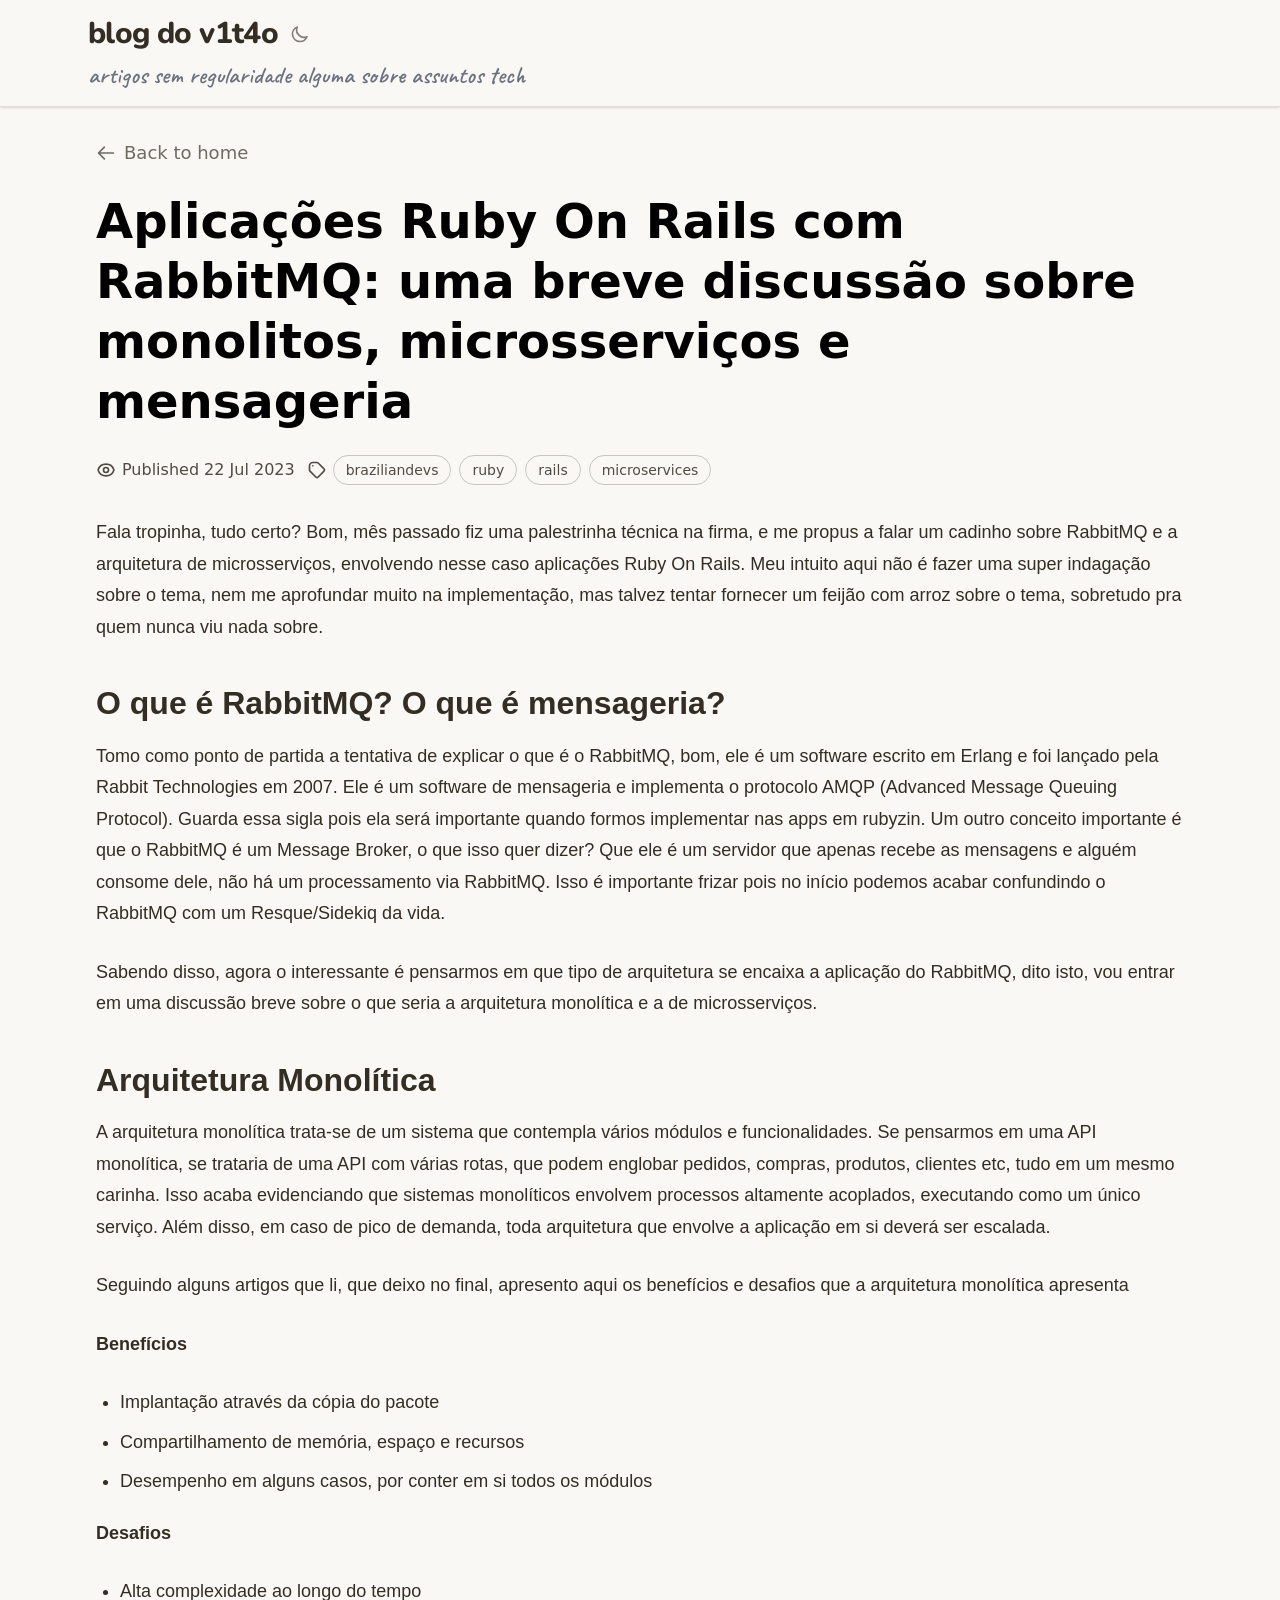
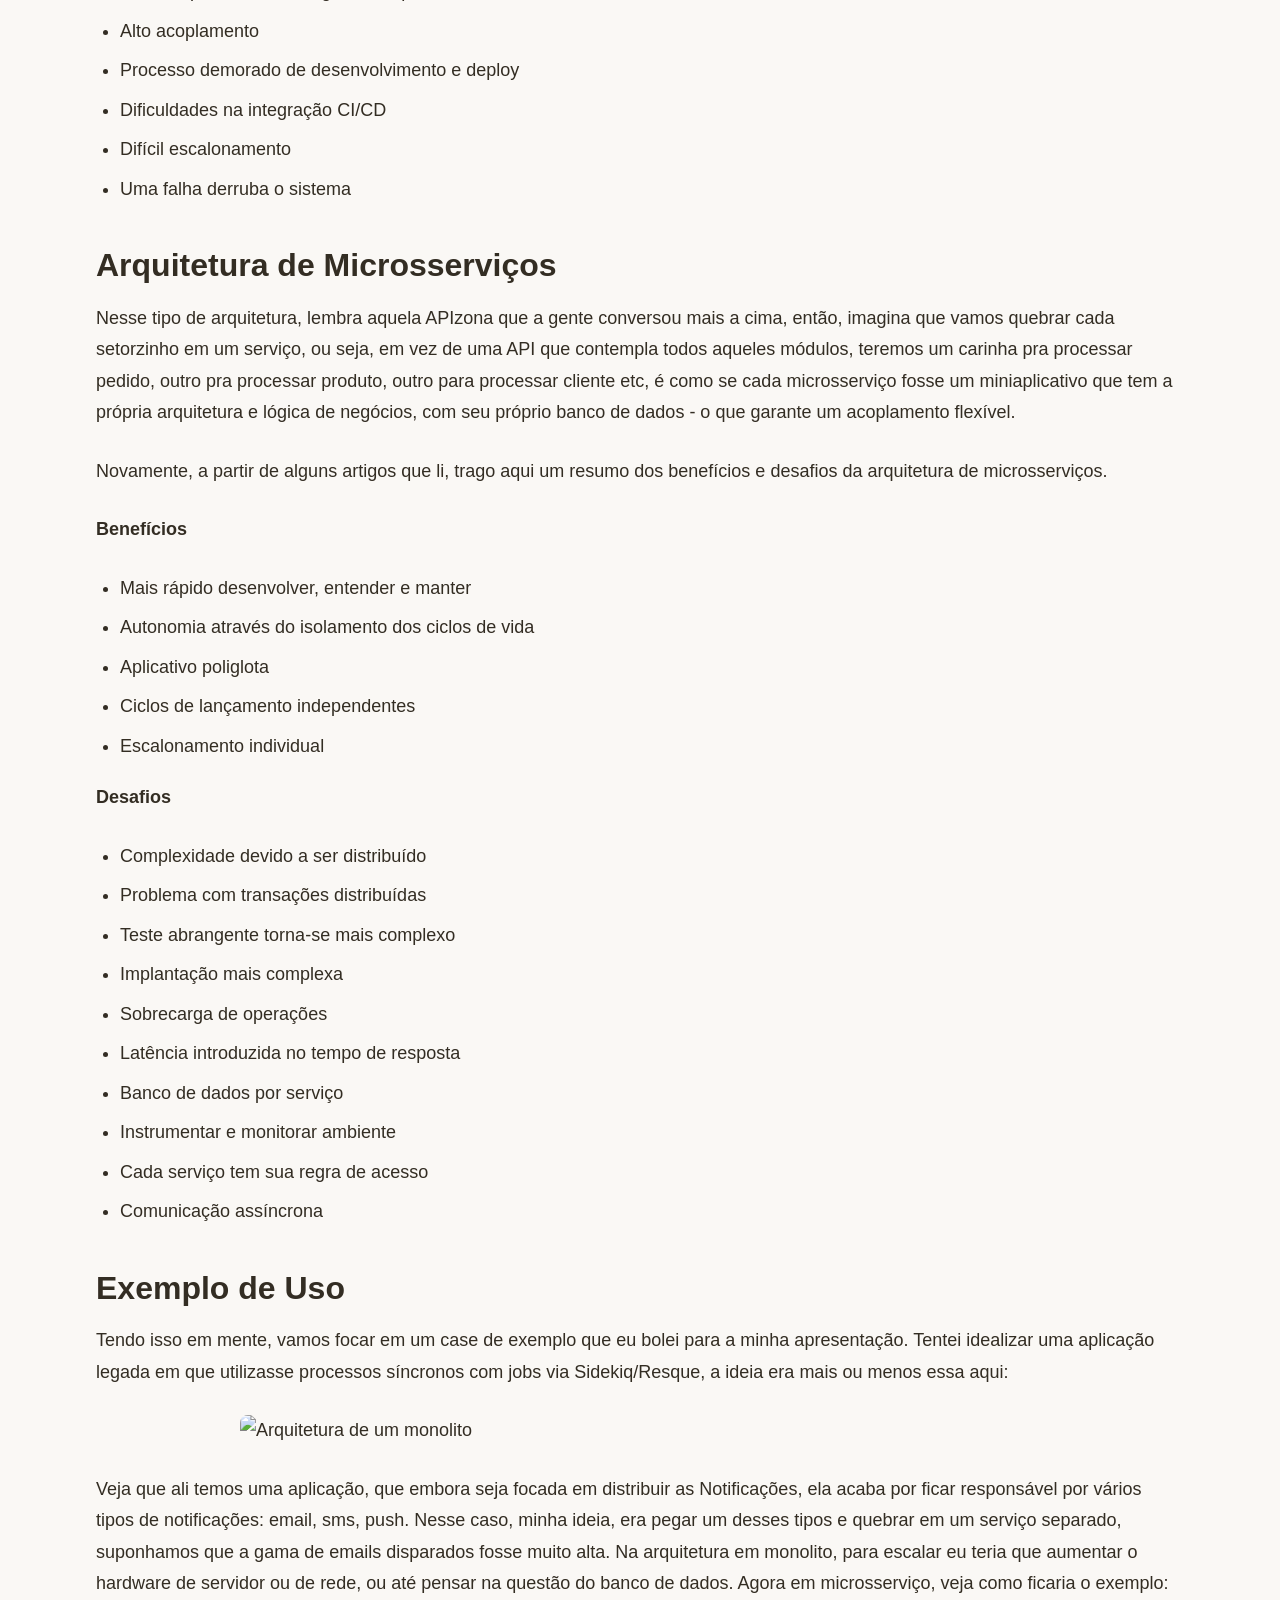
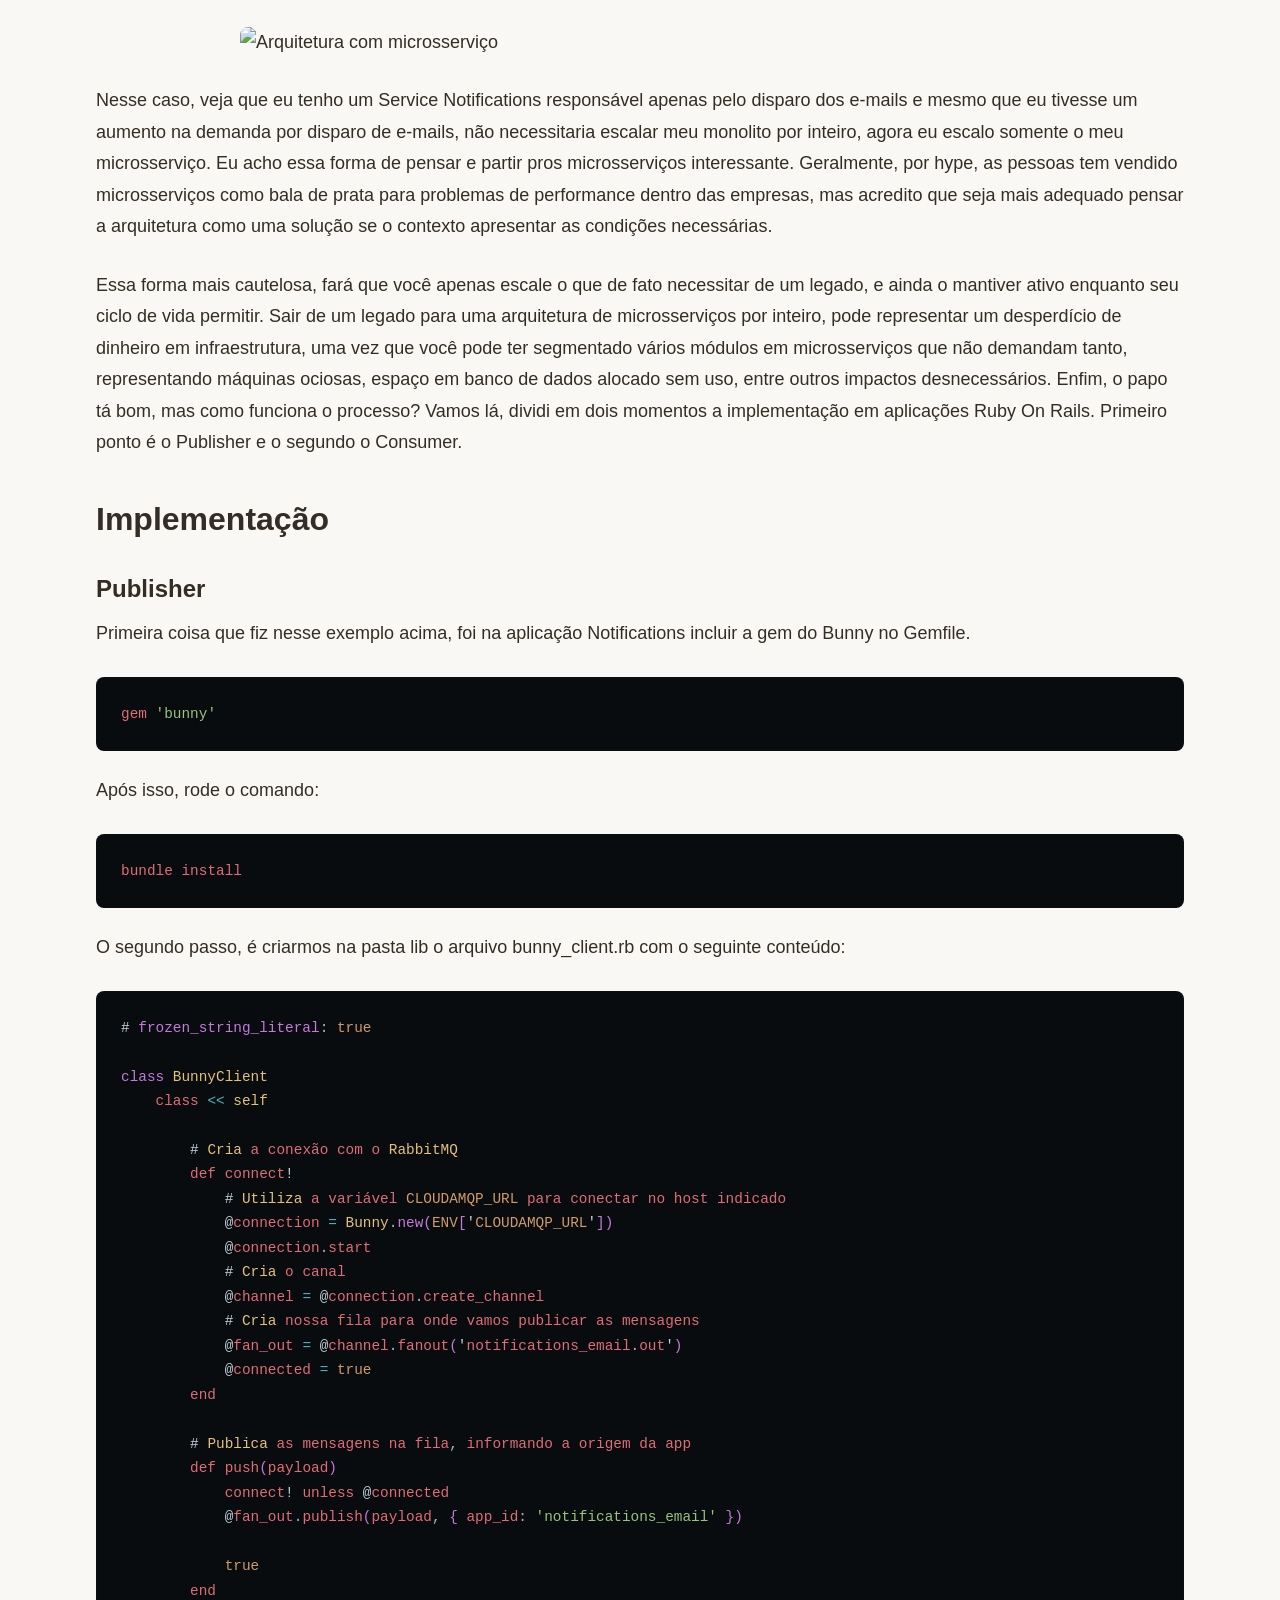
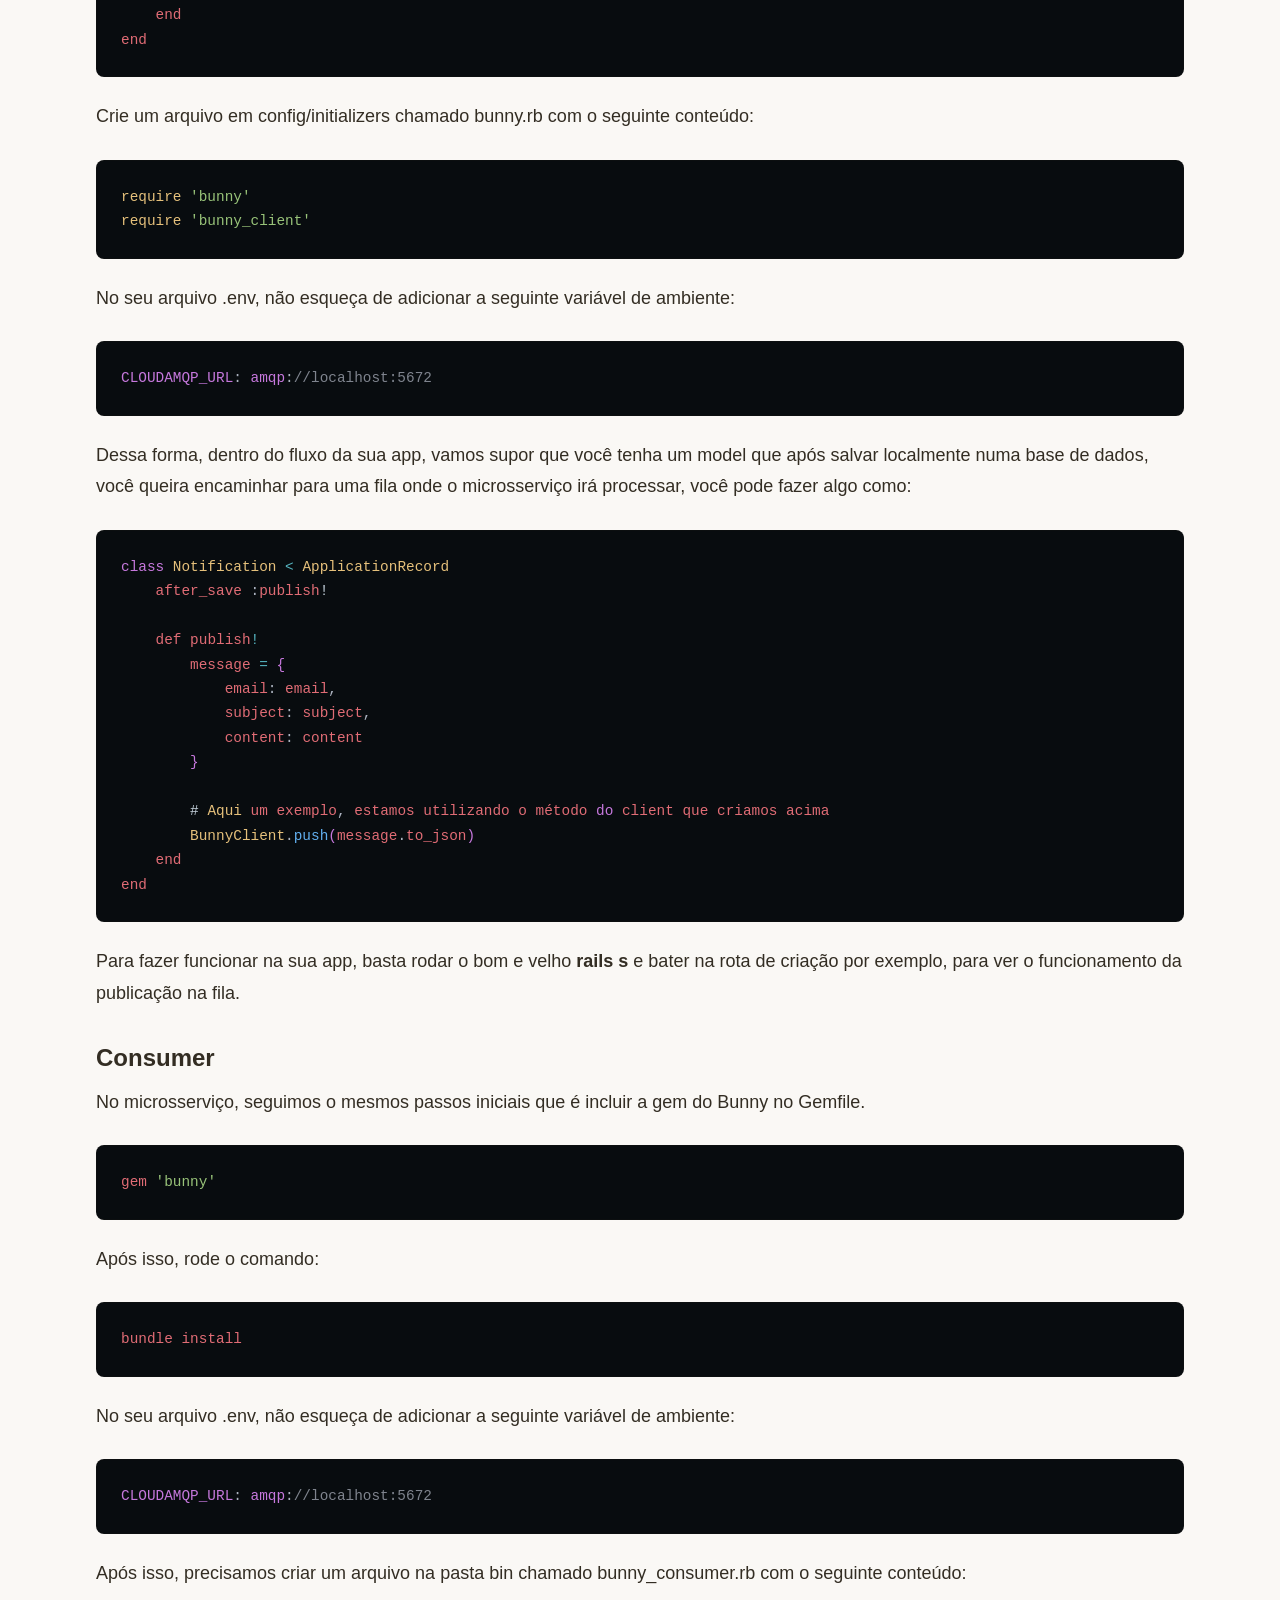
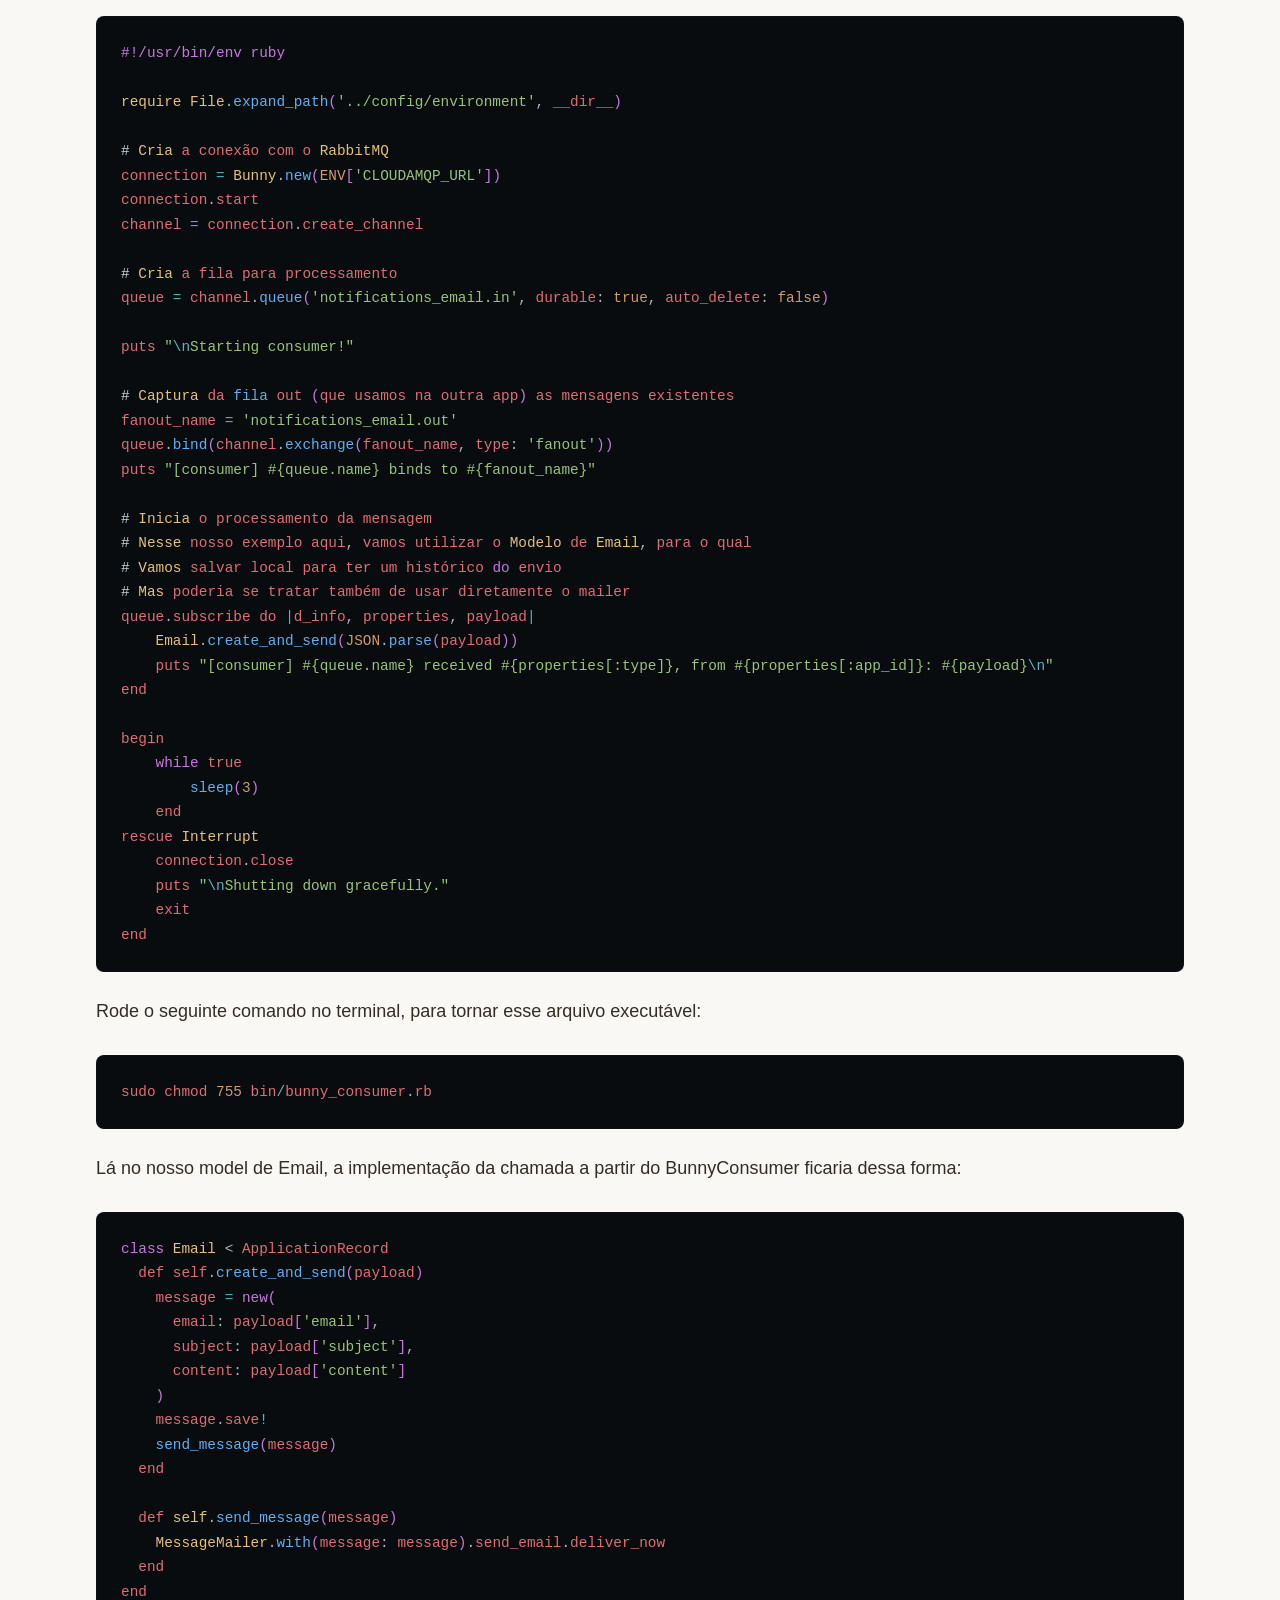
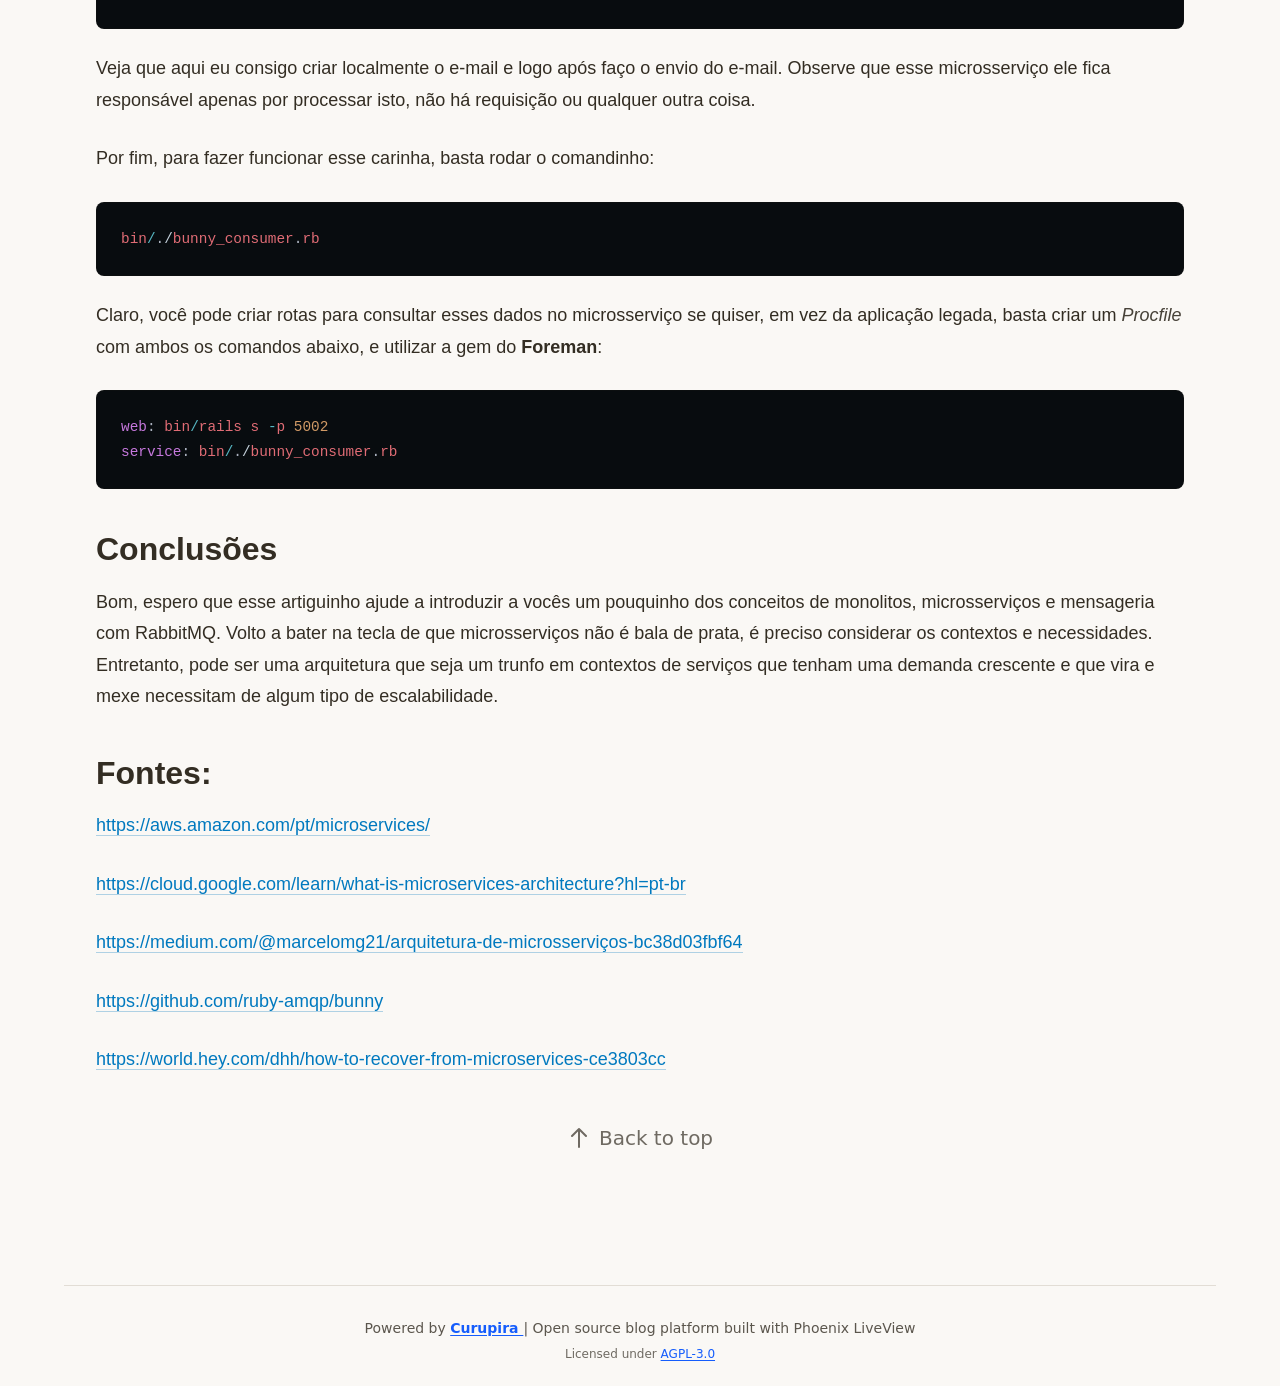
==== commit fb28f630: "update site" ====
--- a/articles/aplicacoes-ruby-on-rails-com-rabbitmq-uma-breve-discussao-sobre-monolitos-microsservicos-e-mensageria.html
+++ b/articles/aplicacoes-ruby-on-rails-com-rabbitmq-uma-breve-discussao-sobre-monolitos-microsservicos-e-mensageria.html
@@ -40,7 +40,7 @@
   }
   </script>
 
-  <link rel="preload" href="/assets/css/app.cf141171.css" as="style">
+  <link rel="preload" href="/assets/css/app.be508869.css" as="style">
   <script>
     // Prevent FOUC (Flash of Unstyled Content) by setting theme before CSS loads
     (function() {
@@ -48,7 +48,7 @@
       document.documentElement.setAttribute('data-theme', theme);
     })();
   </script>
-  <link rel="stylesheet" href="/assets/css/app.cf141171.css">
+  <link rel="stylesheet" href="/assets/css/app.be508869.css">
   <style>
     /* Force scrollbar to always be visible to prevent layout shift */
     html {
@@ -145,48 +145,19 @@
     <div class="container mx-auto px-4 sm:px-6 py-4 max-w-6xl">
       <!-- Same structure as homepage, no search/language/tags -->
       <div class="flex flex-col gap-2">
-        <!-- Name + Social Icons + Guide Links (all screens) -->
+        <!-- Name + Theme Toggle -->
         <div class="flex items-center gap-3">
           <a href="/" class="blog-name text-2xl sm:text-3xl font-bold text-base-content flex-shrink-0 no-underline cursor-pointer hover:opacity-80 transition-opacity">blog do v1t4o</a>
           <div class="flex items-center gap-2">
-            <a href="https://linkedin.com/in/leandronsp" target="_blank" rel="noopener noreferrer" class="text-base-content/60 hover:text-primary transition-colors" title="LinkedIn">
-              <svg class="w-5 h-5" fill="currentColor" viewBox="0 0 24 24"><path d="M20.447 20.452h-3.554v-5.569c0-1.328-.027-3.037-1.852-3.037-1.853 0-2.136 1.445-2.136 2.939v5.667H9.351V9h3.414v1.561h.046c.477-.9 1.637-1.85 3.37-1.85 3.601 0 4.267 2.37 4.267 5.455v6.286zM5.337 7.433c-1.144 0-2.063-.926-2.063-2.065 0-1.138.92-2.063 2.063-2.063 1.14 0 2.064.925 2.064 2.063 0 1.139-.925 2.065-2.064 2.065zm1.782 13.019H3.555V9h3.564v11.452zM22.225 0H1.771C.792 0 0 .774 0 1.729v20.542C0 23.227.792 24 1.771 24h20.451C23.2 24 24 23.227 24 22.271V1.729C24 .774 23.2 0 22.222 0h.003z"/></svg>
-            </a>
-            <a href="https://github.com/leandronsp" target="_blank" rel="noopener noreferrer" class="text-base-content/60 hover:text-primary transition-colors" title="GitHub">
-              <svg class="w-5 h-5" fill="currentColor" viewBox="0 0 24 24"><path fill-rule="evenodd" d="M12 2C6.477 2 2 6.484 2 12.017c0 4.425 2.865 8.18 6.839 9.504.5.092.682-.217.682-.483 0-.237-.008-.868-.013-1.703-2.782.605-3.369-1.343-3.369-1.343-.454-1.158-1.11-1.466-1.11-1.466-.908-.62.069-.608.069-.608 1.003.07 1.531 1.032 1.531 1.032.892 1.53 2.341 1.088 2.91.832.092-.647.35-1.088.636-1.338-2.22-.253-4.555-1.113-4.555-4.951 0-1.093.39-1.988 1.029-2.688-.103-.253-.446-1.272.098-2.65 0 0 .84-.27 2.75 1.026A9.564 9.564 0 0112 6.844c.85.004 1.705.115 2.504.337 1.909-1.296 2.747-1.027 2.747-1.027.546 1.379.202 2.398.1 2.651.64.7 1.028 1.595 1.028 2.688 0 3.848-2.339 4.695-4.566 4.943.359.309.678.92.678 1.855 0 1.338-.012 2.419-.012 2.747 0 .268.18.58.688.482A10.019 10.019 0 0022 12.017C22 6.484 17.522 2 12 2z" clip-rule="evenodd"/></svg>
-            </a>
             <button id="theme-toggle" class="text-base-content/60 hover:text-primary transition-colors" title="Toggle theme">
               <svg xmlns="http://www.w3.org/2000/svg" class="sun-icon h-5 w-5 hidden" fill="none" viewBox="0 0 24 24" stroke="currentColor" stroke-width="2"><path stroke-linecap="round" stroke-linejoin="round" d="M12 3v1m0 16v1m9-9h-1M4 12H3m15.364 6.364l-.707-.707M6.343 6.343l-.707-.707m12.728 0l-.707.707M6.343 17.657l-.707.707M16 12a4 4 0 11-8 0 4 4 0 018 0z" /></svg>
               <svg xmlns="http://www.w3.org/2000/svg" class="moon-icon h-5 w-5" fill="none" viewBox="0 0 24 24" stroke="currentColor" stroke-width="2"><path stroke-linecap="round" stroke-linejoin="round" d="M20.354 15.354A9 9 0 018.646 3.646 9.003 9.003 0 0012 21a9.003 9.003 0 008.354-5.646z" /></svg>
             </button>
           </div>
-          <!-- Guide Links (medium and up) -->
-          <div class="hidden md:flex items-center gap-3 ml-4">
-            <a href="https://concorrencia101.leandronsp.com" target="_blank" rel="noopener noreferrer" class="flex items-center gap-1 text-sm font-medium text-base-content/70 hover:text-primary transition-colors" title="Concorrência 101">
-              <span>Concorrência 101</span>
-              <svg xmlns="http://www.w3.org/2000/svg" class="h-4 w-4" fill="none" viewBox="0 0 24 24" stroke="currentColor" stroke-width="2">
-                <path stroke-linecap="round" stroke-linejoin="round" d="M10 6H6a2 2 0 00-2 2v10a2 2 0 002 2h10a2 2 0 002-2v-4M14 4h6m0 0v6m0-6L10 14" />
-              </svg>
-            </a>
-            <a href="https://web101.leandronsp.com" target="_blank" rel="noopener noreferrer" class="flex items-center gap-1 text-sm font-medium text-base-content/70 hover:text-primary transition-colors" title="Web 101">
-              <span>Web 101</span>
-              <svg xmlns="http://www.w3.org/2000/svg" class="h-4 w-4" fill="none" viewBox="0 0 24 24" stroke="currentColor" stroke-width="2">
-                <path stroke-linecap="round" stroke-linejoin="round" d="M10 6H6a2 2 0 00-2 2v10a2 2 0 002 2h10a2 2 0 002-2v-4M14 4h6m0 0v6m0-6L10 14" />
-              </svg>
-            </a>
-            <a href="https://aws101.leandronsp.com" target="_blank" rel="noopener noreferrer" class="flex items-center gap-1 text-sm font-medium text-base-content/70 hover:text-primary transition-colors" title="AWS 101">
-              <span>AWS 101</span>
-              <svg xmlns="http://www.w3.org/2000/svg" class="h-4 w-4" fill="none" viewBox="0 0 24 24" stroke="currentColor" stroke-width="2">
-                <path stroke-linecap="round" stroke-linejoin="round" d="M10 6H6a2 2 0 00-2 2v10a2 2 0 002 2h10a2 2 0 002-2v-4M14 4h6m0 0v6m0-6L10 14" />
-              </svg>
-            </a>
-          </div>
         </div>
 
         <!-- Bio -->
-        <p class="intro-text text-xl sm:text-2xl leading-tight">
-          Software Developer 15+ years working for companies worldwide
-        </p>
+        <p class="intro-text text-xl sm:text-2xl leading-tight">artigos sem regularidade alguma sobre assuntos tech</p>
       </div>
 
     </div>
@@ -437,28 +408,6 @@
       </div>
     </article>
 
-    <!-- Giscus Comments -->
-    <div class="mt-16">
-      <div class="border-t border-base-300 pt-8">
-        <h2 class="text-2xl font-bold mb-6">Comments</h2>
-        <script src="https://giscus.app/client.js"
-                data-repo="leandronsp/leandronsp.com"
-                data-repo-id="R_kgDOQGG-eQ"
-                data-category="Announcements"
-                data-category-id="DIC_kwDOQGG-ec4Cw4TN"
-                data-mapping="pathname"
-                data-strict="0"
-                data-reactions-enabled="1"
-                data-emit-metadata="0"
-                data-input-position="bottom"
-                data-theme="preferred_color_scheme"
-                data-lang="en"
-                crossorigin="anonymous"
-                async>
-        </script>
-      </div>
-    </div>
-
     <!-- Footer -->
     <footer class="mt-16 pt-8 pb-6 border-t border-base-300">
       <div class="text-center text-sm text-base-content/80">
--- a/assets/css/app.be508869.css
+++ b/assets/css/app.be508869.css
@@ -0,0 +1,2 @@
+/*! tailwindcss v4.1.7 | MIT License | https://tailwindcss.com */
+@layer properties{@supports (((-webkit-hyphens:none)) and (not (margin-trim:inline))) or ((-moz-orient:inline) and (not (color:rgb(from red r g b)))){*,:before,:after,::backdrop{--tw-translate-x:0;--tw-translate-y:0;--tw-translate-z:0;--tw-space-y-reverse:0;--tw-border-style:solid;--tw-leading:initial;--tw-font-weight:initial;--tw-shadow:0 0 #0000;--tw-shadow-color:initial;--tw-shadow-alpha:100%;--tw-inset-shadow:0 0 #0000;--tw-inset-shadow-color:initial;--tw-inset-shadow-alpha:100%;--tw-ring-color:initial;--tw-ring-shadow:0 0 #0000;--tw-inset-ring-color:initial;--tw-inset-ring-shadow:0 0 #0000;--tw-ring-inset:initial;--tw-ring-offset-width:0px;--tw-ring-offset-color:#fff;--tw-ring-offset-shadow:0 0 #0000;--tw-blur:initial;--tw-brightness:initial;--tw-contrast:initial;--tw-grayscale:initial;--tw-hue-rotate:initial;--tw-invert:initial;--tw-opacity:initial;--tw-saturate:initial;--tw-sepia:initial;--tw-drop-shadow:initial;--tw-drop-shadow-color:initial;--tw-drop-shadow-alpha:100%;--tw-drop-shadow-size:initial}}}@layer theme{:root,:host{--font-sans:ui-sans-serif,system-ui,sans-serif,"Apple Color Emoji","Segoe UI Emoji","Segoe UI Symbol","Noto Color Emoji";--font-mono:ui-monospace,SFMono-Regular,Menlo,Monaco,Consolas,"Liberation Mono","Courier New",monospace;--color-orange-100:oklch(95.4% .038 75.164);--color-amber-50:oklch(98.7% .022 95.277);--color-amber-200:oklch(92.4% .12 95.746);--color-amber-400:oklch(82.8% .189 84.429);--color-blue-50:oklch(97% .014 254.604);--color-blue-100:oklch(93.2% .032 255.585);--color-blue-300:oklch(80.9% .105 251.813);--color-blue-400:oklch(70.7% .165 254.624);--color-blue-600:oklch(54.6% .245 262.881);--color-blue-900:oklch(37.9% .146 265.522);--color-slate-800:oklch(27.9% .041 260.031);--color-white:#fff;--spacing:.25rem;--container-2xl:42rem;--container-6xl:72rem;--text-xs:.75rem;--text-xs--line-height:calc(1/.75);--text-sm:.875rem;--text-sm--line-height:calc(1.25/.875);--text-base:1rem;--text-base--line-height:calc(1.5/1);--text-lg:1.125rem;--text-lg--line-height:calc(1.75/1.125);--text-xl:1.25rem;--text-xl--line-height:calc(1.75/1.25);--text-2xl:1.5rem;--text-2xl--line-height:calc(2/1.5);--text-3xl:1.875rem;--text-3xl--line-height:calc(2.25/1.875);--text-4xl:2.25rem;--text-4xl--line-height:calc(2.5/2.25);--text-5xl:3rem;--text-5xl--line-height:1;--font-weight-medium:500;--font-weight-semibold:600;--font-weight-bold:700;--leading-tight:1.25;--leading-snug:1.375;--leading-relaxed:1.625;--radius-md:.375rem;--radius-xl:.75rem;--radius-2xl:1rem;--default-transition-duration:.15s;--default-transition-timing-function:cubic-bezier(.4,0,.2,1);--default-font-family:var(--font-sans);--default-mono-font-family:var(--font-mono);--color-base-100:var(--color-base-100);--color-base-200:var(--color-base-200);--color-base-300:var(--color-base-300);--color-base-content:var(--color-base-content);--color-primary:var(--color-primary)}}@layer base{*,:after,:before,::backdrop{box-sizing:border-box;border:0 solid;margin:0;padding:0}::file-selector-button{box-sizing:border-box;border:0 solid;margin:0;padding:0}html,:host{-webkit-text-size-adjust:100%;tab-size:4;line-height:1.5;font-family:var(--default-font-family,ui-sans-serif,system-ui,sans-serif,"Apple Color Emoji","Segoe UI Emoji","Segoe UI Symbol","Noto Color Emoji");font-feature-settings:var(--default-font-feature-settings,normal);font-variation-settings:var(--default-font-variation-settings,normal);-webkit-tap-highlight-color:transparent}hr{height:0;color:inherit;border-top-width:1px}abbr:where([title]){-webkit-text-decoration:underline dotted;text-decoration:underline dotted}h1,h2,h3,h4,h5,h6{font-size:inherit;font-weight:inherit}a{color:inherit;-webkit-text-decoration:inherit;-webkit-text-decoration:inherit;-webkit-text-decoration:inherit;text-decoration:inherit}b,strong{font-weight:bolder}code,kbd,samp,pre{font-family:var(--default-mono-font-family,ui-monospace,SFMono-Regular,Menlo,Monaco,Consolas,"Liberation Mono","Courier New",monospace);font-feature-settings:var(--default-mono-font-feature-settings,normal);font-variation-settings:var(--default-mono-font-variation-settings,normal);font-size:1em}small{font-size:80%}sub,sup{vertical-align:baseline;font-size:75%;line-height:0;position:relative}sub{bottom:-.25em}sup{top:-.5em}table{text-indent:0;border-color:inherit;border-collapse:collapse}:-moz-focusring{outline:auto}progress{vertical-align:baseline}summary{display:list-item}ol,ul,menu{list-style:none}img,svg,video,canvas,audio,iframe,embed,object{vertical-align:middle;display:block}img,video{max-width:100%;height:auto}button,input,select,optgroup,textarea{font:inherit;font-feature-settings:inherit;font-variation-settings:inherit;letter-spacing:inherit;color:inherit;opacity:1;background-color:#0000;border-radius:0}::file-selector-button{font:inherit;font-feature-settings:inherit;font-variation-settings:inherit;letter-spacing:inherit;color:inherit;opacity:1;background-color:#0000;border-radius:0}:where(select:is([multiple],[size])) optgroup{font-weight:bolder}:where(select:is([multiple],[size])) optgroup option{padding-inline-start:20px}::file-selector-button{margin-inline-end:4px}::placeholder{opacity:1}@supports (not ((-webkit-appearance:-apple-pay-button))) or (contain-intrinsic-size:1px){::placeholder{color:currentColor}@supports (color:color-mix(in lab, red, red)){::placeholder{color:color-mix(in oklab,currentcolor 50%,transparent)}}}textarea{resize:vertical}::-webkit-search-decoration{-webkit-appearance:none}::-webkit-date-and-time-value{min-height:1lh;text-align:inherit}::-webkit-datetime-edit{display:inline-flex}::-webkit-datetime-edit-fields-wrapper{padding:0}::-webkit-datetime-edit{padding-block:0}::-webkit-datetime-edit-year-field{padding-block:0}::-webkit-datetime-edit-month-field{padding-block:0}::-webkit-datetime-edit-day-field{padding-block:0}::-webkit-datetime-edit-hour-field{padding-block:0}::-webkit-datetime-edit-minute-field{padding-block:0}::-webkit-datetime-edit-second-field{padding-block:0}::-webkit-datetime-edit-millisecond-field{padding-block:0}::-webkit-datetime-edit-meridiem-field{padding-block:0}:-moz-ui-invalid{box-shadow:none}button,input:where([type=button],[type=reset],[type=submit]){appearance:button}::file-selector-button{appearance:button}::-webkit-inner-spin-button{height:auto}::-webkit-outer-spin-button{height:auto}[hidden]:where(:not([hidden=until-found])){display:none!important}@media (prefers-color-scheme:dark){:root{color-scheme:dark;--color-base-100:oklch(30% .015 252);--color-base-200:oklch(26% .013 252);--color-base-300:oklch(22% .011 252);--color-base-content:oklch(88% .025 252);--color-primary:oklch(72% .15 275);--color-primary-content:oklch(20% .05 275);--color-secondary:oklch(75% .13 330);--color-secondary-content:oklch(20% .05 330);--color-accent:oklch(78% .14 195);--color-accent-content:oklch(20% .05 195);--color-neutral:oklch(35% .03 252);--color-neutral-content:oklch(90% .02 252);--color-info:oklch(74% .12 230);--color-info-content:oklch(20% .04 230);--color-success:oklch(72% .11 155);--color-success-content:oklch(20% .04 155);--color-warning:oklch(78% .13 85);--color-warning-content:oklch(20% .05 85);--color-error:oklch(70% .16 25);--color-error-content:oklch(20% .04 25);--radius-selector:.5rem;--radius-field:.5rem;--radius-box:1rem;--size-selector:.21875rem;--size-field:.21875rem;--border:1.5px;--depth:1;--noise:0}}:root:has(input.theme-controller[value=dark]:checked),[data-theme=dark]{color-scheme:dark;--color-base-100:oklch(30% .015 252);--color-base-200:oklch(26% .013 252);--color-base-300:oklch(22% .011 252);--color-base-content:oklch(88% .025 252);--color-primary:oklch(72% .15 275);--color-primary-content:oklch(20% .05 275);--color-secondary:oklch(75% .13 330);--color-secondary-content:oklch(20% .05 330);--color-accent:oklch(78% .14 195);--color-accent-content:oklch(20% .05 195);--color-neutral:oklch(35% .03 252);--color-neutral-content:oklch(90% .02 252);--color-info:oklch(74% .12 230);--color-info-content:oklch(20% .04 230);--color-success:oklch(72% .11 155);--color-success-content:oklch(20% .04 155);--color-warning:oklch(78% .13 85);--color-warning-content:oklch(20% .05 85);--color-error:oklch(70% .16 25);--color-error-content:oklch(20% .04 25);--radius-selector:.5rem;--radius-field:.5rem;--radius-box:1rem;--size-selector:.21875rem;--size-field:.21875rem;--border:1.5px;--depth:1;--noise:0}:where(:root),:root:has(input.theme-controller[value=light]:checked),[data-theme=light]{color-scheme:light;--color-base-100:oklch(98% .005 80);--color-base-200:oklch(95% .008 80);--color-base-300:oklch(90% .012 80);--color-base-content:oklch(30% .02 80);--color-primary:oklch(70% .08 220);--color-primary-content:oklch(100% 0 0);--color-secondary:oklch(75% .06 340);--color-secondary-content:oklch(20% 0 0);--color-accent:oklch(80% .07 85);--color-accent-content:oklch(20% 0 0);--color-neutral:oklch(40% .02 80);--color-neutral-content:oklch(98% 0 0);--color-info:oklch(72% .07 230);--color-info-content:oklch(20% 0 0);--color-success:oklch(75% .08 150);--color-success-content:oklch(20% 0 0);--color-warning:oklch(78% .09 70);--color-warning-content:oklch(20% 0 0);--color-error:oklch(68% .12 20);--color-error-content:oklch(100% 0 0);--radius-selector:.5rem;--radius-field:.5rem;--radius-box:.75rem;--size-selector:.21875rem;--size-field:.21875rem;--border:1px;--depth:1;--noise:0}}@layer components;@layer utilities{.visible{visibility:visible}.absolute{position:absolute}.relative{position:relative}.static{position:static}.sticky{position:sticky}.top-0{top:calc(var(--spacing)*0)}.top-1\/2{top:50%}.top-4{top:calc(var(--spacing)*4)}.top-full{top:100%}.right-0{right:calc(var(--spacing)*0)}.right-4{right:calc(var(--spacing)*4)}.left-0{left:calc(var(--spacing)*0)}.left-4{left:calc(var(--spacing)*4)}.z-50{z-index:50}.container{width:100%}@media (min-width:40rem){.container{max-width:40rem}}@media (min-width:48rem){.container{max-width:48rem}}@media (min-width:64rem){.container{max-width:64rem}}@media (min-width:80rem){.container{max-width:80rem}}@media (min-width:96rem){.container{max-width:96rem}}.mx-auto{margin-inline:auto}.mt-2{margin-top:calc(var(--spacing)*2)}.mt-12{margin-top:calc(var(--spacing)*12)}.mt-16{margin-top:calc(var(--spacing)*16)}.mb-3{margin-bottom:calc(var(--spacing)*3)}.mb-4{margin-bottom:calc(var(--spacing)*4)}.mb-6{margin-bottom:calc(var(--spacing)*6)}.mb-8{margin-bottom:calc(var(--spacing)*8)}.ml-auto{margin-left:auto}.line-clamp-2{-webkit-line-clamp:2;-webkit-box-orient:vertical;display:-webkit-box;overflow:hidden}.line-clamp-5{-webkit-line-clamp:5;-webkit-box-orient:vertical;display:-webkit-box;overflow:hidden}.block{display:block}.flex{display:flex}.grid{display:grid}.hidden{display:none}.inline{display:inline}.inline-flex{display:inline-flex}.h-3{height:calc(var(--spacing)*3)}.h-5{height:calc(var(--spacing)*5)}.h-6{height:calc(var(--spacing)*6)}.h-12{height:calc(var(--spacing)*12)}.max-h-\[60vh\]{max-height:60vh}.min-h-\[3\.5rem\]{min-height:3.5rem}.min-h-screen{min-height:100vh}.w-3{width:calc(var(--spacing)*3)}.w-5{width:calc(var(--spacing)*5)}.w-6{width:calc(var(--spacing)*6)}.w-12{width:calc(var(--spacing)*12)}.w-80{width:calc(var(--spacing)*80)}.w-\[calc\(100\%\+60px\)\]{width:calc(100% + 60px)}.w-full{width:100%}.max-w-6xl{max-width:var(--container-6xl)}.max-w-\[calc\(100vw-2rem\)\]{max-width:calc(100vw - 2rem)}.max-w-none{max-width:none}.flex-1{flex:1}.flex-shrink-0{flex-shrink:0}.-translate-y-1\/2{--tw-translate-y:calc(calc(1/2*100%)*-1);translate:var(--tw-translate-x)var(--tw-translate-y)}.cursor-pointer{cursor:pointer}.grid-cols-1{grid-template-columns:repeat(1,minmax(0,1fr))}.flex-col{flex-direction:column}.flex-wrap{flex-wrap:wrap}.items-center{align-items:center}.justify-between{justify-content:space-between}.justify-center{justify-content:center}.gap-0{gap:calc(var(--spacing)*0)}.gap-1\.5{gap:calc(var(--spacing)*1.5)}.gap-2{gap:calc(var(--spacing)*2)}.gap-3{gap:calc(var(--spacing)*3)}.gap-6{gap:calc(var(--spacing)*6)}:where(.space-y-3>:not(:last-child)){--tw-space-y-reverse:0;margin-block-start:calc(calc(var(--spacing)*3)*var(--tw-space-y-reverse));margin-block-end:calc(calc(var(--spacing)*3)*calc(1 - var(--tw-space-y-reverse)))}.overflow-y-auto{overflow-y:auto}.rounded-2xl{border-radius:var(--radius-2xl)}.rounded-full{border-radius:3.40282e38px}.rounded-md{border-radius:var(--radius-md)}.rounded-xl{border-radius:var(--radius-xl)}.border{border-style:var(--tw-border-style);border-width:1px}.border-2{border-style:var(--tw-border-style);border-width:2px}.border-t{border-top-style:var(--tw-border-style);border-top-width:1px}.border-b{border-bottom-style:var(--tw-border-style);border-bottom-width:1px}.border-amber-200\/40{border-color:#fee68566}@supports (color:color-mix(in lab, red, red)){.border-amber-200\/40{border-color:color-mix(in oklab,var(--color-amber-200)40%,transparent)}}.border-base-300{border-color:var(--color-base-300)}.border-base-content\/25{border-color:var(--color-base-content)}@supports (color:color-mix(in lab, red, red)){.border-base-content\/25{border-color:color-mix(in oklab,var(--color-base-content)25%,transparent)}}.border-blue-100{border-color:var(--color-blue-100)}.border-transparent{border-color:#0000}.bg-amber-50\/50{background-color:#fffbeb80}@supports (color:color-mix(in lab, red, red)){.bg-amber-50\/50{background-color:color-mix(in oklab,var(--color-amber-50)50%,transparent)}}.bg-base-100{background-color:var(--color-base-100)}.bg-base-200,.bg-base-200\/50{background-color:var(--color-base-200)}@supports (color:color-mix(in lab, red, red)){.bg-base-200\/50{background-color:color-mix(in oklab,var(--color-base-200)50%,transparent)}}.bg-blue-50\/80{background-color:#eff6ffcc}@supports (color:color-mix(in lab, red, red)){.bg-blue-50\/80{background-color:color-mix(in oklab,var(--color-blue-50)80%,transparent)}}.bg-primary{background-color:var(--color-primary)}.bg-transparent{background-color:#0000}.p-1{padding:calc(var(--spacing)*1)}.p-3{padding:calc(var(--spacing)*3)}.p-4{padding:calc(var(--spacing)*4)}.p-6{padding:calc(var(--spacing)*6)}.p-8{padding:calc(var(--spacing)*8)}.px-2\.5{padding-inline:calc(var(--spacing)*2.5)}.px-3{padding-inline:calc(var(--spacing)*3)}.px-4{padding-inline:calc(var(--spacing)*4)}.py-1{padding-block:calc(var(--spacing)*1)}.py-1\.5{padding-block:calc(var(--spacing)*1.5)}.py-2{padding-block:calc(var(--spacing)*2)}.py-3{padding-block:calc(var(--spacing)*3)}.py-4{padding-block:calc(var(--spacing)*4)}.py-8{padding-block:calc(var(--spacing)*8)}.pt-8{padding-top:calc(var(--spacing)*8)}.pr-12{padding-right:calc(var(--spacing)*12)}.pb-6{padding-bottom:calc(var(--spacing)*6)}.pl-12{padding-left:calc(var(--spacing)*12)}.text-center{text-align:center}.text-2xl{font-size:var(--text-2xl);line-height:var(--tw-leading,var(--text-2xl--line-height))}.text-3xl{font-size:var(--text-3xl);line-height:var(--tw-leading,var(--text-3xl--line-height))}.text-base{font-size:var(--text-base);line-height:var(--tw-leading,var(--text-base--line-height))}.text-lg{font-size:var(--text-lg);line-height:var(--tw-leading,var(--text-lg--line-height))}.text-sm{font-size:var(--text-sm);line-height:var(--tw-leading,var(--text-sm--line-height))}.text-xl{font-size:var(--text-xl);line-height:var(--tw-leading,var(--text-xl--line-height))}.text-xs{font-size:var(--text-xs);line-height:var(--tw-leading,var(--text-xs--line-height))}.leading-relaxed{--tw-leading:var(--leading-relaxed);line-height:var(--leading-relaxed)}.leading-snug{--tw-leading:var(--leading-snug);line-height:var(--leading-snug)}.leading-tight{--tw-leading:var(--leading-tight);line-height:var(--leading-tight)}.font-bold{--tw-font-weight:var(--font-weight-bold);font-weight:var(--font-weight-bold)}.font-medium{--tw-font-weight:var(--font-weight-medium);font-weight:var(--font-weight-medium)}.font-semibold{--tw-font-weight:var(--font-weight-semibold);font-weight:var(--font-weight-semibold)}.whitespace-nowrap{white-space:nowrap}.text-base-content,.text-base-content\/40{color:var(--color-base-content)}@supports (color:color-mix(in lab, red, red)){.text-base-content\/40{color:color-mix(in oklab,var(--color-base-content)40%,transparent)}}.text-base-content\/60{color:var(--color-base-content)}@supports (color:color-mix(in lab, red, red)){.text-base-content\/60{color:color-mix(in oklab,var(--color-base-content)60%,transparent)}}.text-base-content\/70{color:var(--color-base-content)}@supports (color:color-mix(in lab, red, red)){.text-base-content\/70{color:color-mix(in oklab,var(--color-base-content)70%,transparent)}}.text-base-content\/75{color:var(--color-base-content)}@supports (color:color-mix(in lab, red, red)){.text-base-content\/75{color:color-mix(in oklab,var(--color-base-content)75%,transparent)}}.text-base-content\/80{color:var(--color-base-content)}@supports (color:color-mix(in lab, red, red)){.text-base-content\/80{color:color-mix(in oklab,var(--color-base-content)80%,transparent)}}.text-base-content\/85{color:var(--color-base-content)}@supports (color:color-mix(in lab, red, red)){.text-base-content\/85{color:color-mix(in oklab,var(--color-base-content)85%,transparent)}}.text-blue-600{color:var(--color-blue-600)}.text-primary{color:var(--color-primary)}.text-white{color:var(--color-white)}.no-underline{text-decoration-line:none}.shadow-2xl{--tw-shadow:0 25px 50px -12px var(--tw-shadow-color,#00000040);box-shadow:var(--tw-inset-shadow),var(--tw-inset-ring-shadow),var(--tw-ring-offset-shadow),var(--tw-ring-shadow),var(--tw-shadow)}.shadow-md{--tw-shadow:0 4px 6px -1px var(--tw-shadow-color,#0000001a),0 2px 4px -2px var(--tw-shadow-color,#0000001a);box-shadow:var(--tw-inset-shadow),var(--tw-inset-ring-shadow),var(--tw-ring-offset-shadow),var(--tw-ring-shadow),var(--tw-shadow)}.shadow-sm{--tw-shadow:0 1px 3px 0 var(--tw-shadow-color,#0000001a),0 1px 2px -1px var(--tw-shadow-color,#0000001a);box-shadow:var(--tw-inset-shadow),var(--tw-inset-ring-shadow),var(--tw-ring-offset-shadow),var(--tw-ring-shadow),var(--tw-shadow)}.shadow-orange-100\/30{--tw-shadow-color:#ffedd54d}@supports (color:color-mix(in lab, red, red)){.shadow-orange-100\/30{--tw-shadow-color:color-mix(in oklab,color-mix(in oklab,var(--color-orange-100)30%,transparent)var(--tw-shadow-alpha),transparent)}}.filter{filter:var(--tw-blur,)var(--tw-brightness,)var(--tw-contrast,)var(--tw-grayscale,)var(--tw-hue-rotate,)var(--tw-invert,)var(--tw-saturate,)var(--tw-sepia,)var(--tw-drop-shadow,)}.transition-all{transition-property:all;transition-timing-function:var(--tw-ease,var(--default-transition-timing-function));transition-duration:var(--tw-duration,var(--default-transition-duration))}.transition-colors{transition-property:color,background-color,border-color,outline-color,text-decoration-color,fill,stroke,--tw-gradient-from,--tw-gradient-via,--tw-gradient-to;transition-timing-function:var(--tw-ease,var(--default-transition-timing-function));transition-duration:var(--tw-duration,var(--default-transition-duration))}.transition-opacity{transition-property:opacity;transition-timing-function:var(--tw-ease,var(--default-transition-timing-function));transition-duration:var(--tw-duration,var(--default-transition-duration))}@media (hover:hover){.group-hover\:text-primary:is(:where(.group):hover *){color:var(--color-primary)}.hover\:border-amber-400\/70:hover{border-color:#fcbb00b3}@supports (color:color-mix(in lab, red, red)){.hover\:border-amber-400\/70:hover{border-color:color-mix(in oklab,var(--color-amber-400)70%,transparent)}}.hover\:border-primary:hover,.hover\:border-primary\/20:hover{border-color:var(--color-primary)}@supports (color:color-mix(in lab, red, red)){.hover\:border-primary\/20:hover{border-color:color-mix(in oklab,var(--color-primary)20%,transparent)}}.hover\:bg-base-200:hover{background-color:var(--color-base-200)}.hover\:bg-base-300:hover{background-color:var(--color-base-300)}.hover\:bg-primary\/10:hover{background-color:var(--color-primary)}@supports (color:color-mix(in lab, red, red)){.hover\:bg-primary\/10:hover{background-color:color-mix(in oklab,var(--color-primary)10%,transparent)}}.hover\:bg-white\/60:hover{background-color:#fff9}@supports (color:color-mix(in lab, red, red)){.hover\:bg-white\/60:hover{background-color:color-mix(in oklab,var(--color-white)60%,transparent)}}.hover\:text-base-content:hover{color:var(--color-base-content)}.hover\:text-primary:hover,.hover\:text-primary\/80:hover{color:var(--color-primary)}@supports (color:color-mix(in lab, red, red)){.hover\:text-primary\/80:hover{color:color-mix(in oklab,var(--color-primary)80%,transparent)}}.hover\:underline:hover{text-decoration-line:underline}.hover\:opacity-80:hover{opacity:.8}.hover\:shadow-lg:hover{--tw-shadow:0 10px 15px -3px var(--tw-shadow-color,#0000001a),0 4px 6px -4px var(--tw-shadow-color,#0000001a);box-shadow:var(--tw-inset-shadow),var(--tw-inset-ring-shadow),var(--tw-ring-offset-shadow),var(--tw-ring-shadow),var(--tw-shadow)}}.focus\:border-primary:focus{border-color:var(--color-primary)}.focus\:ring-2:focus{--tw-ring-shadow:var(--tw-ring-inset,)0 0 0 calc(2px + var(--tw-ring-offset-width))var(--tw-ring-color,currentcolor);box-shadow:var(--tw-inset-shadow),var(--tw-inset-ring-shadow),var(--tw-ring-offset-shadow),var(--tw-ring-shadow),var(--tw-shadow)}.focus\:ring-primary\/20:focus{--tw-ring-color:var(--color-primary)}@supports (color:color-mix(in lab, red, red)){.focus\:ring-primary\/20:focus{--tw-ring-color:color-mix(in oklab,var(--color-primary)20%,transparent)}}.focus\:outline-none:focus{--tw-outline-style:none;outline-style:none}@media (min-width:40rem){.sm\:px-6{padding-inline:calc(var(--spacing)*6)}.sm\:text-2xl{font-size:var(--text-2xl);line-height:var(--tw-leading,var(--text-2xl--line-height))}.sm\:text-3xl{font-size:var(--text-3xl);line-height:var(--tw-leading,var(--text-3xl--line-height))}.sm\:text-4xl{font-size:var(--text-4xl);line-height:var(--tw-leading,var(--text-4xl--line-height))}}@media (min-width:48rem){.md\:block{display:block}.md\:flex{display:flex}.md\:hidden{display:none}.md\:max-h-\[500px\]{max-height:500px}.md\:w-full{width:100%}.md\:max-w-2xl{max-width:var(--container-2xl)}.md\:grid-cols-2{grid-template-columns:repeat(2,minmax(0,1fr))}.md\:text-5xl{font-size:var(--text-5xl);line-height:var(--tw-leading,var(--text-5xl--line-height))}}.dark\:border-blue-400\/20:where([data-theme=dark],[data-theme=dark] *){border-color:#54a2ff33}@supports (color:color-mix(in lab, red, red)){.dark\:border-blue-400\/20:where([data-theme=dark],[data-theme=dark] *){border-color:color-mix(in oklab,var(--color-blue-400)20%,transparent)}}.dark\:bg-slate-800:where([data-theme=dark],[data-theme=dark] *){background-color:var(--color-slate-800)}.dark\:shadow-blue-900\/30:where([data-theme=dark],[data-theme=dark] *){--tw-shadow-color:#1c398e4d}@supports (color:color-mix(in lab, red, red)){.dark\:shadow-blue-900\/30:where([data-theme=dark],[data-theme=dark] *){--tw-shadow-color:color-mix(in oklab,color-mix(in oklab,var(--color-blue-900)30%,transparent)var(--tw-shadow-alpha),transparent)}}@media (hover:hover){.dark\:hover\:border-base-content\/10:where([data-theme=dark],[data-theme=dark] *):hover{border-color:var(--color-base-content)}@supports (color:color-mix(in lab, red, red)){.dark\:hover\:border-base-content\/10:where([data-theme=dark],[data-theme=dark] *):hover{border-color:color-mix(in oklab,var(--color-base-content)10%,transparent)}}.dark\:hover\:border-blue-300:where([data-theme=dark],[data-theme=dark] *):hover{border-color:var(--color-blue-300)}}}@font-face{font-family:Nunito;src:url(/fonts/nunito-latin.woff2)format("woff2");font-weight:700 800;font-style:normal;font-display:swap}@font-face{font-family:Caveat;src:url(/fonts/caveat-latin.woff2)format("woff2");font-weight:500 700;font-style:normal;font-display:swap}[data-phx-session],[data-phx-teleported-src]{display:contents}.prose{color:oklch(30% .02 80);word-wrap:break-word;overflow-wrap:break-word;word-break:break-word;font-family:-apple-system,BlinkMacSystemFont,Segoe UI,Roboto,Helvetica,Arial,sans-serif;line-height:1.75}.prose h1{margin-top:0;margin-bottom:1.5rem;font-size:3rem;font-weight:700;line-height:1.2}.prose h2{margin-top:2.5rem;margin-bottom:1rem;font-size:2rem;font-weight:700;line-height:1.3}.prose h3{margin-top:2rem;margin-bottom:.75rem;font-size:1.5rem;font-weight:700;line-height:1.4}.prose p{word-wrap:break-word;overflow-wrap:break-word;margin-top:0;margin-bottom:1.5em;font-size:1.125rem;line-height:1.75}.prose p:first-child{margin-top:0}.prose p:last-child{margin-bottom:0}.prose a{color:oklch(55% .15 240);border-bottom:1px solid oklch(55% .15 240/.3);text-decoration:none;transition:border-color .2s}.prose a:hover{border-bottom-color:oklch(55% .15 240)}.prose strong{color:oklch(30% .02 80);font-weight:700}.prose em{color:oklch(30% .02 80/.9);font-style:italic}.prose code{color:oklch(10% .02 270);background-color:oklch(30% .02 80/.05);border-radius:.25rem;padding:.125rem .375rem;font-family:SF Mono,Monaco,Cascadia Code,Roboto Mono,Consolas,Courier New,monospace;font-size:.875em;font-weight:400}.prose pre{border:1px solid oklch(30% .02 80/.1);border-radius:.5rem;margin-top:1.5rem;margin-bottom:1.5rem;padding:1.5rem;overflow-x:auto;background-color:oklch(15% .01 240)!important}.prose pre code{color:oklch(85% .02 240);background-color:#0000;border-radius:0;padding:0;font-size:.9rem;line-height:1.7}.prose ul,.prose ol{margin-top:1.25rem;margin-bottom:1.25rem;padding-left:1.5rem;list-style-position:outside}.prose ul{list-style-type:disc}.prose ol{list-style-type:decimal}.prose li{margin-top:.5rem;margin-bottom:.5rem;font-size:1.125rem;line-height:1.75}.prose ul ul,.prose ul ol,.prose ol ul,.prose ol ol{margin-top:.5rem;margin-bottom:.5rem}.prose ul ul{list-style-type:circle}.prose ul ul ul{list-style-type:square}.prose blockquote{color:oklch(30% .02 80/.7);border-left:3px solid oklch(30% .02 80/.3);margin-top:1.5rem;margin-bottom:1.5rem;padding-left:1.5rem;font-style:italic}.prose img{border-radius:.5rem;margin-top:1.5rem;margin-bottom:1.5rem}.prose hr{border:none;border-top:1px solid oklch(30% .02 80/.1);margin-top:2.5rem;margin-bottom:2.5rem}.prose del{color:oklch(30% .02 80/.6);text-decoration:line-through}.prose table{border-collapse:collapse;width:100%;margin-top:1.5rem;margin-bottom:1.5rem;font-size:1rem}.prose thead{border-bottom:2px solid oklch(30% .02 80/.2)}.prose th{text-align:left;background-color:oklch(30% .02 80/.03);padding:.75rem 1rem;font-weight:700}.prose td{border-bottom:1px solid oklch(30% .02 80/.1);padding:.75rem 1rem}.prose tbody tr:hover{background-color:oklch(30% .02 80/.02)}.prose input[type=checkbox]{cursor:pointer;margin-right:.5rem}.prose li:has(input[type=checkbox]){margin-left:-1.5rem;list-style-type:none}.prose .footnotes{border-top:1px solid oklch(30% .02 80/.1);margin-top:3rem;padding-top:1.5rem;font-size:.9rem}.prose sup{vertical-align:super;font-size:.75em}.prose sup a{border-bottom:none}.prose sub{vertical-align:sub;white-space:pre-line;font-size:.75em;line-height:1.4;display:block}.prose sub a{border-bottom:none;margin-bottom:.25rem;display:block}[data-theme=dark] .prose{color:oklch(88% .025 252)}[data-theme=dark] .prose h1,[data-theme=dark] .prose h2,[data-theme=dark] .prose h3,[data-theme=dark] .prose h4,[data-theme=dark] .prose h5,[data-theme=dark] .prose h6{color:oklch(92% .025 252)}[data-theme=dark] .prose strong{color:oklch(90% .025 252)}[data-theme=dark] .prose em{color:oklch(86% .025 252)}[data-theme=dark] .prose a{color:oklch(78% .14 240);border-bottom-color:oklch(78% .14 240/.3)}[data-theme=dark] .prose a:hover{border-bottom-color:oklch(78% .14 240)}[data-theme=dark] .prose code{color:oklch(82% .12 270);background-color:oklch(22% .011 252)}[data-theme=dark] .prose pre{border-color:oklch(35% .03 252/.3);background-color:oklch(22% .011 252)!important}[data-theme=dark] .prose pre code{color:oklch(85% .02 252)}[data-theme=dark] .prose blockquote{color:oklch(84% .025 252);border-left-color:oklch(88% .025 252/.3)}[data-theme=dark] .prose hr{border-top-color:oklch(35% .03 252/.3)}[data-theme=dark] .prose del{color:oklch(84% .025 252)}[data-theme=dark] .prose thead{border-bottom-color:oklch(35% .03 252/.4)}[data-theme=dark] .prose th{color:oklch(90% .025 252);background-color:oklch(26% .013 252)}[data-theme=dark] .prose td{color:oklch(86% .025 252);border-bottom-color:oklch(35% .03 252/.2)}[data-theme=dark] .prose tbody tr:hover{background-color:oklch(26% .013 252/.5)}[data-theme=dark] .prose .footnotes{color:oklch(84% .025 252);border-top-color:oklch(35% .03 252/.3)}article{border:none!important}.article-header{background-color:oklch(94% .01 80)!important}.lang-filter-btn.bg-primary,.tag-pill.bg-primary{color:oklch(100% 0 0)!important;background-color:oklch(50% .12 240)!important}[data-theme=dark] .lang-filter-btn.bg-primary,[data-theme=dark] .tag-pill.bg-primary{color:oklch(100% 0 0)!important;background-color:oklch(60% .15 240)!important}.bg-primary.text-white{color:oklch(100% 0 0)!important;background-color:oklch(50% .12 240)!important}[data-theme=dark] .bg-primary.text-white{color:oklch(100% 0 0)!important;background-color:oklch(60% .15 240)!important}.lang-filter-btn,.tag-pill,.article-card{will-change:background-color,border-color,box-shadow;transition-property:background-color,border-color,box-shadow,color;transition-duration:.2s;transition-timing-function:ease;transform:translateZ(0)}footer a:not(.no-underline){text-underline-offset:.15em;text-decoration:underline;text-decoration-thickness:1px}footer a:not(.no-underline):hover{text-decoration-thickness:2px}a[title=LinkedIn],a[title=GitHub],a[title^=Concorrência],a[title^=Web\ 101],a[title^=AWS\ 101]{outline-offset:2px}a[title=LinkedIn]:focus,a[title=GitHub]:focus,a[title^=Concorrência]:focus,a[title^=Web\ 101]:focus,a[title^=AWS\ 101]:focus{outline-offset:2px;outline:2px solid oklch(70% .08 220)}.js-hidden{display:none!important}@property --tw-translate-x{syntax:"*";inherits:false;initial-value:0}@property --tw-translate-y{syntax:"*";inherits:false;initial-value:0}@property --tw-translate-z{syntax:"*";inherits:false;initial-value:0}@property --tw-space-y-reverse{syntax:"*";inherits:false;initial-value:0}@property --tw-border-style{syntax:"*";inherits:false;initial-value:solid}@property --tw-leading{syntax:"*";inherits:false}@property --tw-font-weight{syntax:"*";inherits:false}@property --tw-shadow{syntax:"*";inherits:false;initial-value:0 0 #0000}@property --tw-shadow-color{syntax:"*";inherits:false}@property --tw-shadow-alpha{syntax:"<percentage>";inherits:false;initial-value:100%}@property --tw-inset-shadow{syntax:"*";inherits:false;initial-value:0 0 #0000}@property --tw-inset-shadow-color{syntax:"*";inherits:false}@property --tw-inset-shadow-alpha{syntax:"<percentage>";inherits:false;initial-value:100%}@property --tw-ring-color{syntax:"*";inherits:false}@property --tw-ring-shadow{syntax:"*";inherits:false;initial-value:0 0 #0000}@property --tw-inset-ring-color{syntax:"*";inherits:false}@property --tw-inset-ring-shadow{syntax:"*";inherits:false;initial-value:0 0 #0000}@property --tw-ring-inset{syntax:"*";inherits:false}@property --tw-ring-offset-width{syntax:"<length>";inherits:false;initial-value:0}@property --tw-ring-offset-color{syntax:"*";inherits:false;initial-value:#fff}@property --tw-ring-offset-shadow{syntax:"*";inherits:false;initial-value:0 0 #0000}@property --tw-blur{syntax:"*";inherits:false}@property --tw-brightness{syntax:"*";inherits:false}@property --tw-contrast{syntax:"*";inherits:false}@property --tw-grayscale{syntax:"*";inherits:false}@property --tw-hue-rotate{syntax:"*";inherits:false}@property --tw-invert{syntax:"*";inherits:false}@property --tw-opacity{syntax:"*";inherits:false}@property --tw-saturate{syntax:"*";inherits:false}@property --tw-sepia{syntax:"*";inherits:false}@property --tw-drop-shadow{syntax:"*";inherits:false}@property --tw-drop-shadow-color{syntax:"*";inherits:false}@property --tw-drop-shadow-alpha{syntax:"<percentage>";inherits:false;initial-value:100%}@property --tw-drop-shadow-size{syntax:"*";inherits:false}
--- a/assets/css/app.be508869.css
+++ b/assets/css/app.be508869.css
@@ -0,0 +1,2 @@
+/*! tailwindcss v4.1.7 | MIT License | https://tailwindcss.com */
+@layer properties{@supports (((-webkit-hyphens:none)) and (not (margin-trim:inline))) or ((-moz-orient:inline) and (not (color:rgb(from red r g b)))){*,:before,:after,::backdrop{--tw-translate-x:0;--tw-translate-y:0;--tw-translate-z:0;--tw-space-y-reverse:0;--tw-border-style:solid;--tw-leading:initial;--tw-font-weight:initial;--tw-shadow:0 0 #0000;--tw-shadow-color:initial;--tw-shadow-alpha:100%;--tw-inset-shadow:0 0 #0000;--tw-inset-shadow-color:initial;--tw-inset-shadow-alpha:100%;--tw-ring-color:initial;--tw-ring-shadow:0 0 #0000;--tw-inset-ring-color:initial;--tw-inset-ring-shadow:0 0 #0000;--tw-ring-inset:initial;--tw-ring-offset-width:0px;--tw-ring-offset-color:#fff;--tw-ring-offset-shadow:0 0 #0000;--tw-blur:initial;--tw-brightness:initial;--tw-contrast:initial;--tw-grayscale:initial;--tw-hue-rotate:initial;--tw-invert:initial;--tw-opacity:initial;--tw-saturate:initial;--tw-sepia:initial;--tw-drop-shadow:initial;--tw-drop-shadow-color:initial;--tw-drop-shadow-alpha:100%;--tw-drop-shadow-size:initial}}}@layer theme{:root,:host{--font-sans:ui-sans-serif,system-ui,sans-serif,"Apple Color Emoji","Segoe UI Emoji","Segoe UI Symbol","Noto Color Emoji";--font-mono:ui-monospace,SFMono-Regular,Menlo,Monaco,Consolas,"Liberation Mono","Courier New",monospace;--color-orange-100:oklch(95.4% .038 75.164);--color-amber-50:oklch(98.7% .022 95.277);--color-amber-200:oklch(92.4% .12 95.746);--color-amber-400:oklch(82.8% .189 84.429);--color-blue-50:oklch(97% .014 254.604);--color-blue-100:oklch(93.2% .032 255.585);--color-blue-300:oklch(80.9% .105 251.813);--color-blue-400:oklch(70.7% .165 254.624);--color-blue-600:oklch(54.6% .245 262.881);--color-blue-900:oklch(37.9% .146 265.522);--color-slate-800:oklch(27.9% .041 260.031);--color-white:#fff;--spacing:.25rem;--container-2xl:42rem;--container-6xl:72rem;--text-xs:.75rem;--text-xs--line-height:calc(1/.75);--text-sm:.875rem;--text-sm--line-height:calc(1.25/.875);--text-base:1rem;--text-base--line-height:calc(1.5/1);--text-lg:1.125rem;--text-lg--line-height:calc(1.75/1.125);--text-xl:1.25rem;--text-xl--line-height:calc(1.75/1.25);--text-2xl:1.5rem;--text-2xl--line-height:calc(2/1.5);--text-3xl:1.875rem;--text-3xl--line-height:calc(2.25/1.875);--text-4xl:2.25rem;--text-4xl--line-height:calc(2.5/2.25);--text-5xl:3rem;--text-5xl--line-height:1;--font-weight-medium:500;--font-weight-semibold:600;--font-weight-bold:700;--leading-tight:1.25;--leading-snug:1.375;--leading-relaxed:1.625;--radius-md:.375rem;--radius-xl:.75rem;--radius-2xl:1rem;--default-transition-duration:.15s;--default-transition-timing-function:cubic-bezier(.4,0,.2,1);--default-font-family:var(--font-sans);--default-mono-font-family:var(--font-mono);--color-base-100:var(--color-base-100);--color-base-200:var(--color-base-200);--color-base-300:var(--color-base-300);--color-base-content:var(--color-base-content);--color-primary:var(--color-primary)}}@layer base{*,:after,:before,::backdrop{box-sizing:border-box;border:0 solid;margin:0;padding:0}::file-selector-button{box-sizing:border-box;border:0 solid;margin:0;padding:0}html,:host{-webkit-text-size-adjust:100%;tab-size:4;line-height:1.5;font-family:var(--default-font-family,ui-sans-serif,system-ui,sans-serif,"Apple Color Emoji","Segoe UI Emoji","Segoe UI Symbol","Noto Color Emoji");font-feature-settings:var(--default-font-feature-settings,normal);font-variation-settings:var(--default-font-variation-settings,normal);-webkit-tap-highlight-color:transparent}hr{height:0;color:inherit;border-top-width:1px}abbr:where([title]){-webkit-text-decoration:underline dotted;text-decoration:underline dotted}h1,h2,h3,h4,h5,h6{font-size:inherit;font-weight:inherit}a{color:inherit;-webkit-text-decoration:inherit;-webkit-text-decoration:inherit;-webkit-text-decoration:inherit;text-decoration:inherit}b,strong{font-weight:bolder}code,kbd,samp,pre{font-family:var(--default-mono-font-family,ui-monospace,SFMono-Regular,Menlo,Monaco,Consolas,"Liberation Mono","Courier New",monospace);font-feature-settings:var(--default-mono-font-feature-settings,normal);font-variation-settings:var(--default-mono-font-variation-settings,normal);font-size:1em}small{font-size:80%}sub,sup{vertical-align:baseline;font-size:75%;line-height:0;position:relative}sub{bottom:-.25em}sup{top:-.5em}table{text-indent:0;border-color:inherit;border-collapse:collapse}:-moz-focusring{outline:auto}progress{vertical-align:baseline}summary{display:list-item}ol,ul,menu{list-style:none}img,svg,video,canvas,audio,iframe,embed,object{vertical-align:middle;display:block}img,video{max-width:100%;height:auto}button,input,select,optgroup,textarea{font:inherit;font-feature-settings:inherit;font-variation-settings:inherit;letter-spacing:inherit;color:inherit;opacity:1;background-color:#0000;border-radius:0}::file-selector-button{font:inherit;font-feature-settings:inherit;font-variation-settings:inherit;letter-spacing:inherit;color:inherit;opacity:1;background-color:#0000;border-radius:0}:where(select:is([multiple],[size])) optgroup{font-weight:bolder}:where(select:is([multiple],[size])) optgroup option{padding-inline-start:20px}::file-selector-button{margin-inline-end:4px}::placeholder{opacity:1}@supports (not ((-webkit-appearance:-apple-pay-button))) or (contain-intrinsic-size:1px){::placeholder{color:currentColor}@supports (color:color-mix(in lab, red, red)){::placeholder{color:color-mix(in oklab,currentcolor 50%,transparent)}}}textarea{resize:vertical}::-webkit-search-decoration{-webkit-appearance:none}::-webkit-date-and-time-value{min-height:1lh;text-align:inherit}::-webkit-datetime-edit{display:inline-flex}::-webkit-datetime-edit-fields-wrapper{padding:0}::-webkit-datetime-edit{padding-block:0}::-webkit-datetime-edit-year-field{padding-block:0}::-webkit-datetime-edit-month-field{padding-block:0}::-webkit-datetime-edit-day-field{padding-block:0}::-webkit-datetime-edit-hour-field{padding-block:0}::-webkit-datetime-edit-minute-field{padding-block:0}::-webkit-datetime-edit-second-field{padding-block:0}::-webkit-datetime-edit-millisecond-field{padding-block:0}::-webkit-datetime-edit-meridiem-field{padding-block:0}:-moz-ui-invalid{box-shadow:none}button,input:where([type=button],[type=reset],[type=submit]){appearance:button}::file-selector-button{appearance:button}::-webkit-inner-spin-button{height:auto}::-webkit-outer-spin-button{height:auto}[hidden]:where(:not([hidden=until-found])){display:none!important}@media (prefers-color-scheme:dark){:root{color-scheme:dark;--color-base-100:oklch(30% .015 252);--color-base-200:oklch(26% .013 252);--color-base-300:oklch(22% .011 252);--color-base-content:oklch(88% .025 252);--color-primary:oklch(72% .15 275);--color-primary-content:oklch(20% .05 275);--color-secondary:oklch(75% .13 330);--color-secondary-content:oklch(20% .05 330);--color-accent:oklch(78% .14 195);--color-accent-content:oklch(20% .05 195);--color-neutral:oklch(35% .03 252);--color-neutral-content:oklch(90% .02 252);--color-info:oklch(74% .12 230);--color-info-content:oklch(20% .04 230);--color-success:oklch(72% .11 155);--color-success-content:oklch(20% .04 155);--color-warning:oklch(78% .13 85);--color-warning-content:oklch(20% .05 85);--color-error:oklch(70% .16 25);--color-error-content:oklch(20% .04 25);--radius-selector:.5rem;--radius-field:.5rem;--radius-box:1rem;--size-selector:.21875rem;--size-field:.21875rem;--border:1.5px;--depth:1;--noise:0}}:root:has(input.theme-controller[value=dark]:checked),[data-theme=dark]{color-scheme:dark;--color-base-100:oklch(30% .015 252);--color-base-200:oklch(26% .013 252);--color-base-300:oklch(22% .011 252);--color-base-content:oklch(88% .025 252);--color-primary:oklch(72% .15 275);--color-primary-content:oklch(20% .05 275);--color-secondary:oklch(75% .13 330);--color-secondary-content:oklch(20% .05 330);--color-accent:oklch(78% .14 195);--color-accent-content:oklch(20% .05 195);--color-neutral:oklch(35% .03 252);--color-neutral-content:oklch(90% .02 252);--color-info:oklch(74% .12 230);--color-info-content:oklch(20% .04 230);--color-success:oklch(72% .11 155);--color-success-content:oklch(20% .04 155);--color-warning:oklch(78% .13 85);--color-warning-content:oklch(20% .05 85);--color-error:oklch(70% .16 25);--color-error-content:oklch(20% .04 25);--radius-selector:.5rem;--radius-field:.5rem;--radius-box:1rem;--size-selector:.21875rem;--size-field:.21875rem;--border:1.5px;--depth:1;--noise:0}:where(:root),:root:has(input.theme-controller[value=light]:checked),[data-theme=light]{color-scheme:light;--color-base-100:oklch(98% .005 80);--color-base-200:oklch(95% .008 80);--color-base-300:oklch(90% .012 80);--color-base-content:oklch(30% .02 80);--color-primary:oklch(70% .08 220);--color-primary-content:oklch(100% 0 0);--color-secondary:oklch(75% .06 340);--color-secondary-content:oklch(20% 0 0);--color-accent:oklch(80% .07 85);--color-accent-content:oklch(20% 0 0);--color-neutral:oklch(40% .02 80);--color-neutral-content:oklch(98% 0 0);--color-info:oklch(72% .07 230);--color-info-content:oklch(20% 0 0);--color-success:oklch(75% .08 150);--color-success-content:oklch(20% 0 0);--color-warning:oklch(78% .09 70);--color-warning-content:oklch(20% 0 0);--color-error:oklch(68% .12 20);--color-error-content:oklch(100% 0 0);--radius-selector:.5rem;--radius-field:.5rem;--radius-box:.75rem;--size-selector:.21875rem;--size-field:.21875rem;--border:1px;--depth:1;--noise:0}}@layer components;@layer utilities{.visible{visibility:visible}.absolute{position:absolute}.relative{position:relative}.static{position:static}.sticky{position:sticky}.top-0{top:calc(var(--spacing)*0)}.top-1\/2{top:50%}.top-4{top:calc(var(--spacing)*4)}.top-full{top:100%}.right-0{right:calc(var(--spacing)*0)}.right-4{right:calc(var(--spacing)*4)}.left-0{left:calc(var(--spacing)*0)}.left-4{left:calc(var(--spacing)*4)}.z-50{z-index:50}.container{width:100%}@media (min-width:40rem){.container{max-width:40rem}}@media (min-width:48rem){.container{max-width:48rem}}@media (min-width:64rem){.container{max-width:64rem}}@media (min-width:80rem){.container{max-width:80rem}}@media (min-width:96rem){.container{max-width:96rem}}.mx-auto{margin-inline:auto}.mt-2{margin-top:calc(var(--spacing)*2)}.mt-12{margin-top:calc(var(--spacing)*12)}.mt-16{margin-top:calc(var(--spacing)*16)}.mb-3{margin-bottom:calc(var(--spacing)*3)}.mb-4{margin-bottom:calc(var(--spacing)*4)}.mb-6{margin-bottom:calc(var(--spacing)*6)}.mb-8{margin-bottom:calc(var(--spacing)*8)}.ml-auto{margin-left:auto}.line-clamp-2{-webkit-line-clamp:2;-webkit-box-orient:vertical;display:-webkit-box;overflow:hidden}.line-clamp-5{-webkit-line-clamp:5;-webkit-box-orient:vertical;display:-webkit-box;overflow:hidden}.block{display:block}.flex{display:flex}.grid{display:grid}.hidden{display:none}.inline{display:inline}.inline-flex{display:inline-flex}.h-3{height:calc(var(--spacing)*3)}.h-5{height:calc(var(--spacing)*5)}.h-6{height:calc(var(--spacing)*6)}.h-12{height:calc(var(--spacing)*12)}.max-h-\[60vh\]{max-height:60vh}.min-h-\[3\.5rem\]{min-height:3.5rem}.min-h-screen{min-height:100vh}.w-3{width:calc(var(--spacing)*3)}.w-5{width:calc(var(--spacing)*5)}.w-6{width:calc(var(--spacing)*6)}.w-12{width:calc(var(--spacing)*12)}.w-80{width:calc(var(--spacing)*80)}.w-\[calc\(100\%\+60px\)\]{width:calc(100% + 60px)}.w-full{width:100%}.max-w-6xl{max-width:var(--container-6xl)}.max-w-\[calc\(100vw-2rem\)\]{max-width:calc(100vw - 2rem)}.max-w-none{max-width:none}.flex-1{flex:1}.flex-shrink-0{flex-shrink:0}.-translate-y-1\/2{--tw-translate-y:calc(calc(1/2*100%)*-1);translate:var(--tw-translate-x)var(--tw-translate-y)}.cursor-pointer{cursor:pointer}.grid-cols-1{grid-template-columns:repeat(1,minmax(0,1fr))}.flex-col{flex-direction:column}.flex-wrap{flex-wrap:wrap}.items-center{align-items:center}.justify-between{justify-content:space-between}.justify-center{justify-content:center}.gap-0{gap:calc(var(--spacing)*0)}.gap-1\.5{gap:calc(var(--spacing)*1.5)}.gap-2{gap:calc(var(--spacing)*2)}.gap-3{gap:calc(var(--spacing)*3)}.gap-6{gap:calc(var(--spacing)*6)}:where(.space-y-3>:not(:last-child)){--tw-space-y-reverse:0;margin-block-start:calc(calc(var(--spacing)*3)*var(--tw-space-y-reverse));margin-block-end:calc(calc(var(--spacing)*3)*calc(1 - var(--tw-space-y-reverse)))}.overflow-y-auto{overflow-y:auto}.rounded-2xl{border-radius:var(--radius-2xl)}.rounded-full{border-radius:3.40282e38px}.rounded-md{border-radius:var(--radius-md)}.rounded-xl{border-radius:var(--radius-xl)}.border{border-style:var(--tw-border-style);border-width:1px}.border-2{border-style:var(--tw-border-style);border-width:2px}.border-t{border-top-style:var(--tw-border-style);border-top-width:1px}.border-b{border-bottom-style:var(--tw-border-style);border-bottom-width:1px}.border-amber-200\/40{border-color:#fee68566}@supports (color:color-mix(in lab, red, red)){.border-amber-200\/40{border-color:color-mix(in oklab,var(--color-amber-200)40%,transparent)}}.border-base-300{border-color:var(--color-base-300)}.border-base-content\/25{border-color:var(--color-base-content)}@supports (color:color-mix(in lab, red, red)){.border-base-content\/25{border-color:color-mix(in oklab,var(--color-base-content)25%,transparent)}}.border-blue-100{border-color:var(--color-blue-100)}.border-transparent{border-color:#0000}.bg-amber-50\/50{background-color:#fffbeb80}@supports (color:color-mix(in lab, red, red)){.bg-amber-50\/50{background-color:color-mix(in oklab,var(--color-amber-50)50%,transparent)}}.bg-base-100{background-color:var(--color-base-100)}.bg-base-200,.bg-base-200\/50{background-color:var(--color-base-200)}@supports (color:color-mix(in lab, red, red)){.bg-base-200\/50{background-color:color-mix(in oklab,var(--color-base-200)50%,transparent)}}.bg-blue-50\/80{background-color:#eff6ffcc}@supports (color:color-mix(in lab, red, red)){.bg-blue-50\/80{background-color:color-mix(in oklab,var(--color-blue-50)80%,transparent)}}.bg-primary{background-color:var(--color-primary)}.bg-transparent{background-color:#0000}.p-1{padding:calc(var(--spacing)*1)}.p-3{padding:calc(var(--spacing)*3)}.p-4{padding:calc(var(--spacing)*4)}.p-6{padding:calc(var(--spacing)*6)}.p-8{padding:calc(var(--spacing)*8)}.px-2\.5{padding-inline:calc(var(--spacing)*2.5)}.px-3{padding-inline:calc(var(--spacing)*3)}.px-4{padding-inline:calc(var(--spacing)*4)}.py-1{padding-block:calc(var(--spacing)*1)}.py-1\.5{padding-block:calc(var(--spacing)*1.5)}.py-2{padding-block:calc(var(--spacing)*2)}.py-3{padding-block:calc(var(--spacing)*3)}.py-4{padding-block:calc(var(--spacing)*4)}.py-8{padding-block:calc(var(--spacing)*8)}.pt-8{padding-top:calc(var(--spacing)*8)}.pr-12{padding-right:calc(var(--spacing)*12)}.pb-6{padding-bottom:calc(var(--spacing)*6)}.pl-12{padding-left:calc(var(--spacing)*12)}.text-center{text-align:center}.text-2xl{font-size:var(--text-2xl);line-height:var(--tw-leading,var(--text-2xl--line-height))}.text-3xl{font-size:var(--text-3xl);line-height:var(--tw-leading,var(--text-3xl--line-height))}.text-base{font-size:var(--text-base);line-height:var(--tw-leading,var(--text-base--line-height))}.text-lg{font-size:var(--text-lg);line-height:var(--tw-leading,var(--text-lg--line-height))}.text-sm{font-size:var(--text-sm);line-height:var(--tw-leading,var(--text-sm--line-height))}.text-xl{font-size:var(--text-xl);line-height:var(--tw-leading,var(--text-xl--line-height))}.text-xs{font-size:var(--text-xs);line-height:var(--tw-leading,var(--text-xs--line-height))}.leading-relaxed{--tw-leading:var(--leading-relaxed);line-height:var(--leading-relaxed)}.leading-snug{--tw-leading:var(--leading-snug);line-height:var(--leading-snug)}.leading-tight{--tw-leading:var(--leading-tight);line-height:var(--leading-tight)}.font-bold{--tw-font-weight:var(--font-weight-bold);font-weight:var(--font-weight-bold)}.font-medium{--tw-font-weight:var(--font-weight-medium);font-weight:var(--font-weight-medium)}.font-semibold{--tw-font-weight:var(--font-weight-semibold);font-weight:var(--font-weight-semibold)}.whitespace-nowrap{white-space:nowrap}.text-base-content,.text-base-content\/40{color:var(--color-base-content)}@supports (color:color-mix(in lab, red, red)){.text-base-content\/40{color:color-mix(in oklab,var(--color-base-content)40%,transparent)}}.text-base-content\/60{color:var(--color-base-content)}@supports (color:color-mix(in lab, red, red)){.text-base-content\/60{color:color-mix(in oklab,var(--color-base-content)60%,transparent)}}.text-base-content\/70{color:var(--color-base-content)}@supports (color:color-mix(in lab, red, red)){.text-base-content\/70{color:color-mix(in oklab,var(--color-base-content)70%,transparent)}}.text-base-content\/75{color:var(--color-base-content)}@supports (color:color-mix(in lab, red, red)){.text-base-content\/75{color:color-mix(in oklab,var(--color-base-content)75%,transparent)}}.text-base-content\/80{color:var(--color-base-content)}@supports (color:color-mix(in lab, red, red)){.text-base-content\/80{color:color-mix(in oklab,var(--color-base-content)80%,transparent)}}.text-base-content\/85{color:var(--color-base-content)}@supports (color:color-mix(in lab, red, red)){.text-base-content\/85{color:color-mix(in oklab,var(--color-base-content)85%,transparent)}}.text-blue-600{color:var(--color-blue-600)}.text-primary{color:var(--color-primary)}.text-white{color:var(--color-white)}.no-underline{text-decoration-line:none}.shadow-2xl{--tw-shadow:0 25px 50px -12px var(--tw-shadow-color,#00000040);box-shadow:var(--tw-inset-shadow),var(--tw-inset-ring-shadow),var(--tw-ring-offset-shadow),var(--tw-ring-shadow),var(--tw-shadow)}.shadow-md{--tw-shadow:0 4px 6px -1px var(--tw-shadow-color,#0000001a),0 2px 4px -2px var(--tw-shadow-color,#0000001a);box-shadow:var(--tw-inset-shadow),var(--tw-inset-ring-shadow),var(--tw-ring-offset-shadow),var(--tw-ring-shadow),var(--tw-shadow)}.shadow-sm{--tw-shadow:0 1px 3px 0 var(--tw-shadow-color,#0000001a),0 1px 2px -1px var(--tw-shadow-color,#0000001a);box-shadow:var(--tw-inset-shadow),var(--tw-inset-ring-shadow),var(--tw-ring-offset-shadow),var(--tw-ring-shadow),var(--tw-shadow)}.shadow-orange-100\/30{--tw-shadow-color:#ffedd54d}@supports (color:color-mix(in lab, red, red)){.shadow-orange-100\/30{--tw-shadow-color:color-mix(in oklab,color-mix(in oklab,var(--color-orange-100)30%,transparent)var(--tw-shadow-alpha),transparent)}}.filter{filter:var(--tw-blur,)var(--tw-brightness,)var(--tw-contrast,)var(--tw-grayscale,)var(--tw-hue-rotate,)var(--tw-invert,)var(--tw-saturate,)var(--tw-sepia,)var(--tw-drop-shadow,)}.transition-all{transition-property:all;transition-timing-function:var(--tw-ease,var(--default-transition-timing-function));transition-duration:var(--tw-duration,var(--default-transition-duration))}.transition-colors{transition-property:color,background-color,border-color,outline-color,text-decoration-color,fill,stroke,--tw-gradient-from,--tw-gradient-via,--tw-gradient-to;transition-timing-function:var(--tw-ease,var(--default-transition-timing-function));transition-duration:var(--tw-duration,var(--default-transition-duration))}.transition-opacity{transition-property:opacity;transition-timing-function:var(--tw-ease,var(--default-transition-timing-function));transition-duration:var(--tw-duration,var(--default-transition-duration))}@media (hover:hover){.group-hover\:text-primary:is(:where(.group):hover *){color:var(--color-primary)}.hover\:border-amber-400\/70:hover{border-color:#fcbb00b3}@supports (color:color-mix(in lab, red, red)){.hover\:border-amber-400\/70:hover{border-color:color-mix(in oklab,var(--color-amber-400)70%,transparent)}}.hover\:border-primary:hover,.hover\:border-primary\/20:hover{border-color:var(--color-primary)}@supports (color:color-mix(in lab, red, red)){.hover\:border-primary\/20:hover{border-color:color-mix(in oklab,var(--color-primary)20%,transparent)}}.hover\:bg-base-200:hover{background-color:var(--color-base-200)}.hover\:bg-base-300:hover{background-color:var(--color-base-300)}.hover\:bg-primary\/10:hover{background-color:var(--color-primary)}@supports (color:color-mix(in lab, red, red)){.hover\:bg-primary\/10:hover{background-color:color-mix(in oklab,var(--color-primary)10%,transparent)}}.hover\:bg-white\/60:hover{background-color:#fff9}@supports (color:color-mix(in lab, red, red)){.hover\:bg-white\/60:hover{background-color:color-mix(in oklab,var(--color-white)60%,transparent)}}.hover\:text-base-content:hover{color:var(--color-base-content)}.hover\:text-primary:hover,.hover\:text-primary\/80:hover{color:var(--color-primary)}@supports (color:color-mix(in lab, red, red)){.hover\:text-primary\/80:hover{color:color-mix(in oklab,var(--color-primary)80%,transparent)}}.hover\:underline:hover{text-decoration-line:underline}.hover\:opacity-80:hover{opacity:.8}.hover\:shadow-lg:hover{--tw-shadow:0 10px 15px -3px var(--tw-shadow-color,#0000001a),0 4px 6px -4px var(--tw-shadow-color,#0000001a);box-shadow:var(--tw-inset-shadow),var(--tw-inset-ring-shadow),var(--tw-ring-offset-shadow),var(--tw-ring-shadow),var(--tw-shadow)}}.focus\:border-primary:focus{border-color:var(--color-primary)}.focus\:ring-2:focus{--tw-ring-shadow:var(--tw-ring-inset,)0 0 0 calc(2px + var(--tw-ring-offset-width))var(--tw-ring-color,currentcolor);box-shadow:var(--tw-inset-shadow),var(--tw-inset-ring-shadow),var(--tw-ring-offset-shadow),var(--tw-ring-shadow),var(--tw-shadow)}.focus\:ring-primary\/20:focus{--tw-ring-color:var(--color-primary)}@supports (color:color-mix(in lab, red, red)){.focus\:ring-primary\/20:focus{--tw-ring-color:color-mix(in oklab,var(--color-primary)20%,transparent)}}.focus\:outline-none:focus{--tw-outline-style:none;outline-style:none}@media (min-width:40rem){.sm\:px-6{padding-inline:calc(var(--spacing)*6)}.sm\:text-2xl{font-size:var(--text-2xl);line-height:var(--tw-leading,var(--text-2xl--line-height))}.sm\:text-3xl{font-size:var(--text-3xl);line-height:var(--tw-leading,var(--text-3xl--line-height))}.sm\:text-4xl{font-size:var(--text-4xl);line-height:var(--tw-leading,var(--text-4xl--line-height))}}@media (min-width:48rem){.md\:block{display:block}.md\:flex{display:flex}.md\:hidden{display:none}.md\:max-h-\[500px\]{max-height:500px}.md\:w-full{width:100%}.md\:max-w-2xl{max-width:var(--container-2xl)}.md\:grid-cols-2{grid-template-columns:repeat(2,minmax(0,1fr))}.md\:text-5xl{font-size:var(--text-5xl);line-height:var(--tw-leading,var(--text-5xl--line-height))}}.dark\:border-blue-400\/20:where([data-theme=dark],[data-theme=dark] *){border-color:#54a2ff33}@supports (color:color-mix(in lab, red, red)){.dark\:border-blue-400\/20:where([data-theme=dark],[data-theme=dark] *){border-color:color-mix(in oklab,var(--color-blue-400)20%,transparent)}}.dark\:bg-slate-800:where([data-theme=dark],[data-theme=dark] *){background-color:var(--color-slate-800)}.dark\:shadow-blue-900\/30:where([data-theme=dark],[data-theme=dark] *){--tw-shadow-color:#1c398e4d}@supports (color:color-mix(in lab, red, red)){.dark\:shadow-blue-900\/30:where([data-theme=dark],[data-theme=dark] *){--tw-shadow-color:color-mix(in oklab,color-mix(in oklab,var(--color-blue-900)30%,transparent)var(--tw-shadow-alpha),transparent)}}@media (hover:hover){.dark\:hover\:border-base-content\/10:where([data-theme=dark],[data-theme=dark] *):hover{border-color:var(--color-base-content)}@supports (color:color-mix(in lab, red, red)){.dark\:hover\:border-base-content\/10:where([data-theme=dark],[data-theme=dark] *):hover{border-color:color-mix(in oklab,var(--color-base-content)10%,transparent)}}.dark\:hover\:border-blue-300:where([data-theme=dark],[data-theme=dark] *):hover{border-color:var(--color-blue-300)}}}@font-face{font-family:Nunito;src:url(/fonts/nunito-latin.woff2)format("woff2");font-weight:700 800;font-style:normal;font-display:swap}@font-face{font-family:Caveat;src:url(/fonts/caveat-latin.woff2)format("woff2");font-weight:500 700;font-style:normal;font-display:swap}[data-phx-session],[data-phx-teleported-src]{display:contents}.prose{color:oklch(30% .02 80);word-wrap:break-word;overflow-wrap:break-word;word-break:break-word;font-family:-apple-system,BlinkMacSystemFont,Segoe UI,Roboto,Helvetica,Arial,sans-serif;line-height:1.75}.prose h1{margin-top:0;margin-bottom:1.5rem;font-size:3rem;font-weight:700;line-height:1.2}.prose h2{margin-top:2.5rem;margin-bottom:1rem;font-size:2rem;font-weight:700;line-height:1.3}.prose h3{margin-top:2rem;margin-bottom:.75rem;font-size:1.5rem;font-weight:700;line-height:1.4}.prose p{word-wrap:break-word;overflow-wrap:break-word;margin-top:0;margin-bottom:1.5em;font-size:1.125rem;line-height:1.75}.prose p:first-child{margin-top:0}.prose p:last-child{margin-bottom:0}.prose a{color:oklch(55% .15 240);border-bottom:1px solid oklch(55% .15 240/.3);text-decoration:none;transition:border-color .2s}.prose a:hover{border-bottom-color:oklch(55% .15 240)}.prose strong{color:oklch(30% .02 80);font-weight:700}.prose em{color:oklch(30% .02 80/.9);font-style:italic}.prose code{color:oklch(10% .02 270);background-color:oklch(30% .02 80/.05);border-radius:.25rem;padding:.125rem .375rem;font-family:SF Mono,Monaco,Cascadia Code,Roboto Mono,Consolas,Courier New,monospace;font-size:.875em;font-weight:400}.prose pre{border:1px solid oklch(30% .02 80/.1);border-radius:.5rem;margin-top:1.5rem;margin-bottom:1.5rem;padding:1.5rem;overflow-x:auto;background-color:oklch(15% .01 240)!important}.prose pre code{color:oklch(85% .02 240);background-color:#0000;border-radius:0;padding:0;font-size:.9rem;line-height:1.7}.prose ul,.prose ol{margin-top:1.25rem;margin-bottom:1.25rem;padding-left:1.5rem;list-style-position:outside}.prose ul{list-style-type:disc}.prose ol{list-style-type:decimal}.prose li{margin-top:.5rem;margin-bottom:.5rem;font-size:1.125rem;line-height:1.75}.prose ul ul,.prose ul ol,.prose ol ul,.prose ol ol{margin-top:.5rem;margin-bottom:.5rem}.prose ul ul{list-style-type:circle}.prose ul ul ul{list-style-type:square}.prose blockquote{color:oklch(30% .02 80/.7);border-left:3px solid oklch(30% .02 80/.3);margin-top:1.5rem;margin-bottom:1.5rem;padding-left:1.5rem;font-style:italic}.prose img{border-radius:.5rem;margin-top:1.5rem;margin-bottom:1.5rem}.prose hr{border:none;border-top:1px solid oklch(30% .02 80/.1);margin-top:2.5rem;margin-bottom:2.5rem}.prose del{color:oklch(30% .02 80/.6);text-decoration:line-through}.prose table{border-collapse:collapse;width:100%;margin-top:1.5rem;margin-bottom:1.5rem;font-size:1rem}.prose thead{border-bottom:2px solid oklch(30% .02 80/.2)}.prose th{text-align:left;background-color:oklch(30% .02 80/.03);padding:.75rem 1rem;font-weight:700}.prose td{border-bottom:1px solid oklch(30% .02 80/.1);padding:.75rem 1rem}.prose tbody tr:hover{background-color:oklch(30% .02 80/.02)}.prose input[type=checkbox]{cursor:pointer;margin-right:.5rem}.prose li:has(input[type=checkbox]){margin-left:-1.5rem;list-style-type:none}.prose .footnotes{border-top:1px solid oklch(30% .02 80/.1);margin-top:3rem;padding-top:1.5rem;font-size:.9rem}.prose sup{vertical-align:super;font-size:.75em}.prose sup a{border-bottom:none}.prose sub{vertical-align:sub;white-space:pre-line;font-size:.75em;line-height:1.4;display:block}.prose sub a{border-bottom:none;margin-bottom:.25rem;display:block}[data-theme=dark] .prose{color:oklch(88% .025 252)}[data-theme=dark] .prose h1,[data-theme=dark] .prose h2,[data-theme=dark] .prose h3,[data-theme=dark] .prose h4,[data-theme=dark] .prose h5,[data-theme=dark] .prose h6{color:oklch(92% .025 252)}[data-theme=dark] .prose strong{color:oklch(90% .025 252)}[data-theme=dark] .prose em{color:oklch(86% .025 252)}[data-theme=dark] .prose a{color:oklch(78% .14 240);border-bottom-color:oklch(78% .14 240/.3)}[data-theme=dark] .prose a:hover{border-bottom-color:oklch(78% .14 240)}[data-theme=dark] .prose code{color:oklch(82% .12 270);background-color:oklch(22% .011 252)}[data-theme=dark] .prose pre{border-color:oklch(35% .03 252/.3);background-color:oklch(22% .011 252)!important}[data-theme=dark] .prose pre code{color:oklch(85% .02 252)}[data-theme=dark] .prose blockquote{color:oklch(84% .025 252);border-left-color:oklch(88% .025 252/.3)}[data-theme=dark] .prose hr{border-top-color:oklch(35% .03 252/.3)}[data-theme=dark] .prose del{color:oklch(84% .025 252)}[data-theme=dark] .prose thead{border-bottom-color:oklch(35% .03 252/.4)}[data-theme=dark] .prose th{color:oklch(90% .025 252);background-color:oklch(26% .013 252)}[data-theme=dark] .prose td{color:oklch(86% .025 252);border-bottom-color:oklch(35% .03 252/.2)}[data-theme=dark] .prose tbody tr:hover{background-color:oklch(26% .013 252/.5)}[data-theme=dark] .prose .footnotes{color:oklch(84% .025 252);border-top-color:oklch(35% .03 252/.3)}article{border:none!important}.article-header{background-color:oklch(94% .01 80)!important}.lang-filter-btn.bg-primary,.tag-pill.bg-primary{color:oklch(100% 0 0)!important;background-color:oklch(50% .12 240)!important}[data-theme=dark] .lang-filter-btn.bg-primary,[data-theme=dark] .tag-pill.bg-primary{color:oklch(100% 0 0)!important;background-color:oklch(60% .15 240)!important}.bg-primary.text-white{color:oklch(100% 0 0)!important;background-color:oklch(50% .12 240)!important}[data-theme=dark] .bg-primary.text-white{color:oklch(100% 0 0)!important;background-color:oklch(60% .15 240)!important}.lang-filter-btn,.tag-pill,.article-card{will-change:background-color,border-color,box-shadow;transition-property:background-color,border-color,box-shadow,color;transition-duration:.2s;transition-timing-function:ease;transform:translateZ(0)}footer a:not(.no-underline){text-underline-offset:.15em;text-decoration:underline;text-decoration-thickness:1px}footer a:not(.no-underline):hover{text-decoration-thickness:2px}a[title=LinkedIn],a[title=GitHub],a[title^=Concorrência],a[title^=Web\ 101],a[title^=AWS\ 101]{outline-offset:2px}a[title=LinkedIn]:focus,a[title=GitHub]:focus,a[title^=Concorrência]:focus,a[title^=Web\ 101]:focus,a[title^=AWS\ 101]:focus{outline-offset:2px;outline:2px solid oklch(70% .08 220)}.js-hidden{display:none!important}@property --tw-translate-x{syntax:"*";inherits:false;initial-value:0}@property --tw-translate-y{syntax:"*";inherits:false;initial-value:0}@property --tw-translate-z{syntax:"*";inherits:false;initial-value:0}@property --tw-space-y-reverse{syntax:"*";inherits:false;initial-value:0}@property --tw-border-style{syntax:"*";inherits:false;initial-value:solid}@property --tw-leading{syntax:"*";inherits:false}@property --tw-font-weight{syntax:"*";inherits:false}@property --tw-shadow{syntax:"*";inherits:false;initial-value:0 0 #0000}@property --tw-shadow-color{syntax:"*";inherits:false}@property --tw-shadow-alpha{syntax:"<percentage>";inherits:false;initial-value:100%}@property --tw-inset-shadow{syntax:"*";inherits:false;initial-value:0 0 #0000}@property --tw-inset-shadow-color{syntax:"*";inherits:false}@property --tw-inset-shadow-alpha{syntax:"<percentage>";inherits:false;initial-value:100%}@property --tw-ring-color{syntax:"*";inherits:false}@property --tw-ring-shadow{syntax:"*";inherits:false;initial-value:0 0 #0000}@property --tw-inset-ring-color{syntax:"*";inherits:false}@property --tw-inset-ring-shadow{syntax:"*";inherits:false;initial-value:0 0 #0000}@property --tw-ring-inset{syntax:"*";inherits:false}@property --tw-ring-offset-width{syntax:"<length>";inherits:false;initial-value:0}@property --tw-ring-offset-color{syntax:"*";inherits:false;initial-value:#fff}@property --tw-ring-offset-shadow{syntax:"*";inherits:false;initial-value:0 0 #0000}@property --tw-blur{syntax:"*";inherits:false}@property --tw-brightness{syntax:"*";inherits:false}@property --tw-contrast{syntax:"*";inherits:false}@property --tw-grayscale{syntax:"*";inherits:false}@property --tw-hue-rotate{syntax:"*";inherits:false}@property --tw-invert{syntax:"*";inherits:false}@property --tw-opacity{syntax:"*";inherits:false}@property --tw-saturate{syntax:"*";inherits:false}@property --tw-sepia{syntax:"*";inherits:false}@property --tw-drop-shadow{syntax:"*";inherits:false}@property --tw-drop-shadow-color{syntax:"*";inherits:false}@property --tw-drop-shadow-alpha{syntax:"<percentage>";inherits:false;initial-value:100%}@property --tw-drop-shadow-size{syntax:"*";inherits:false}
